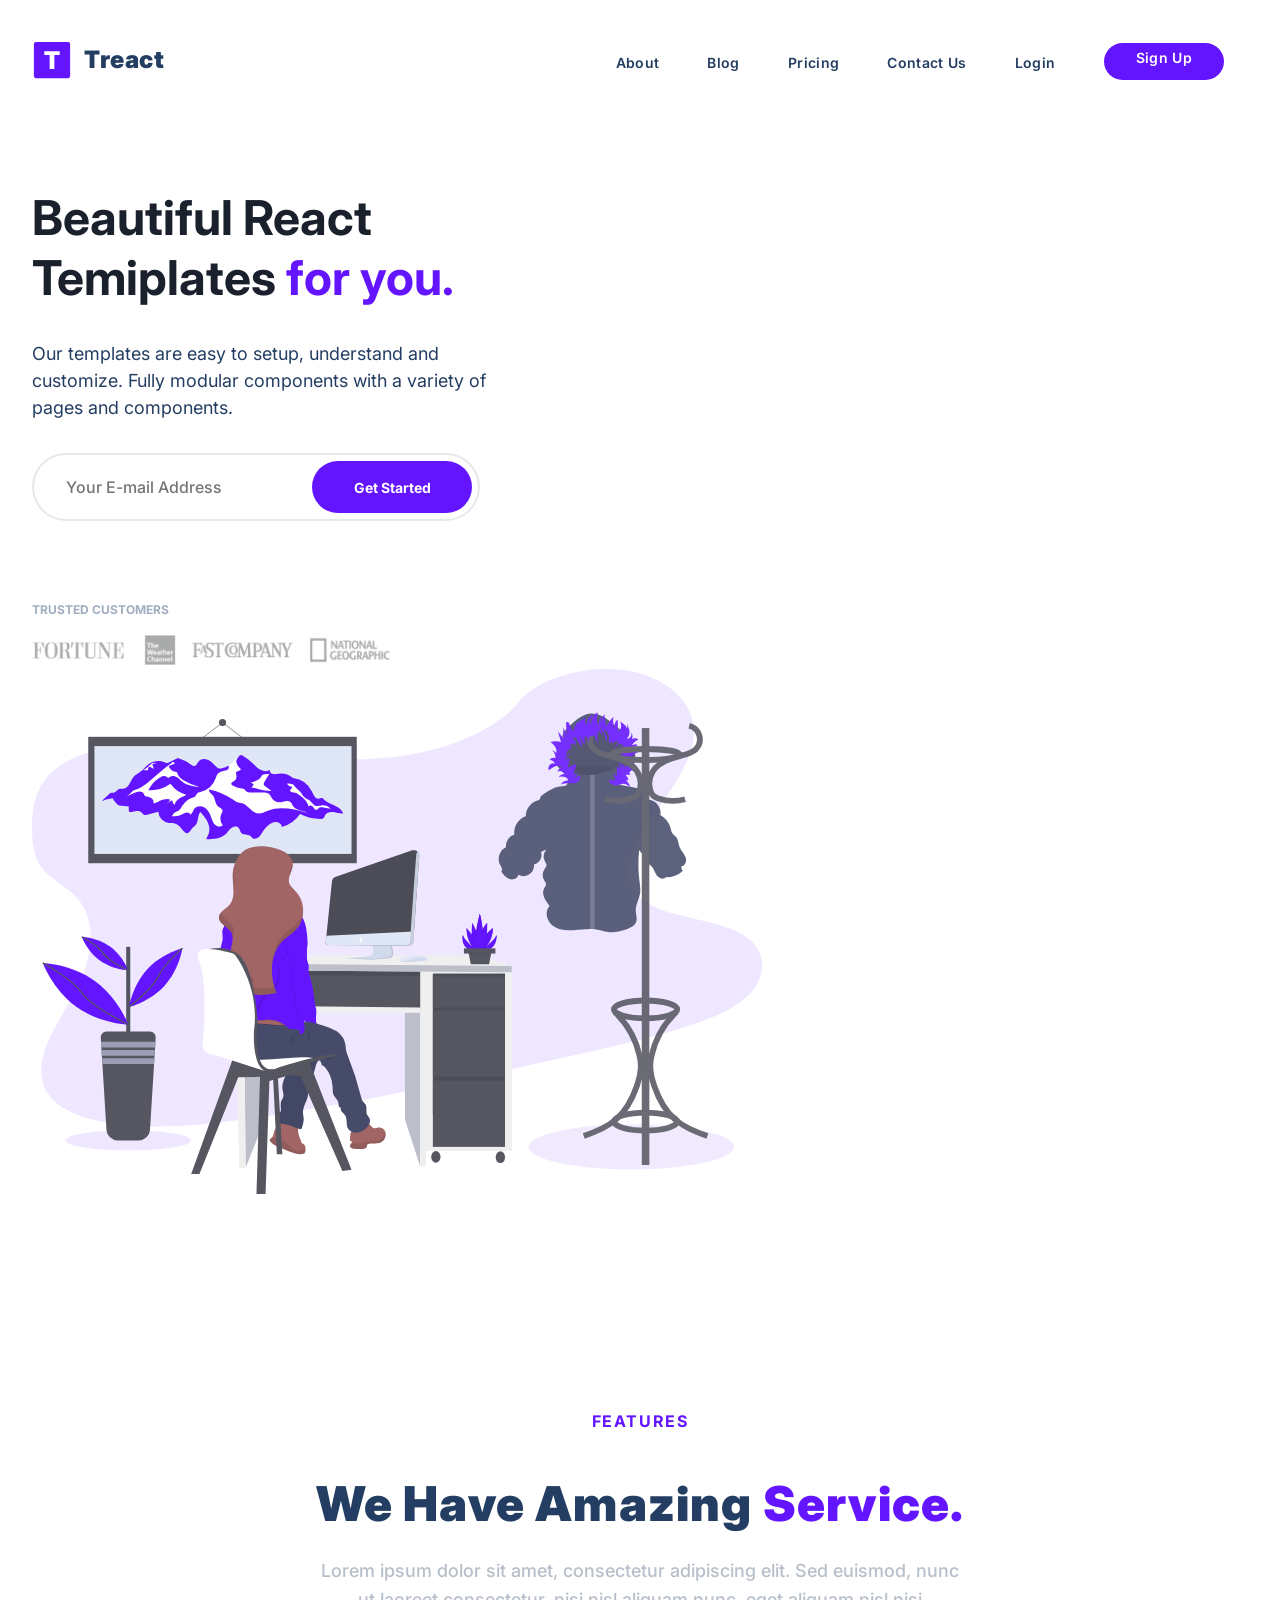
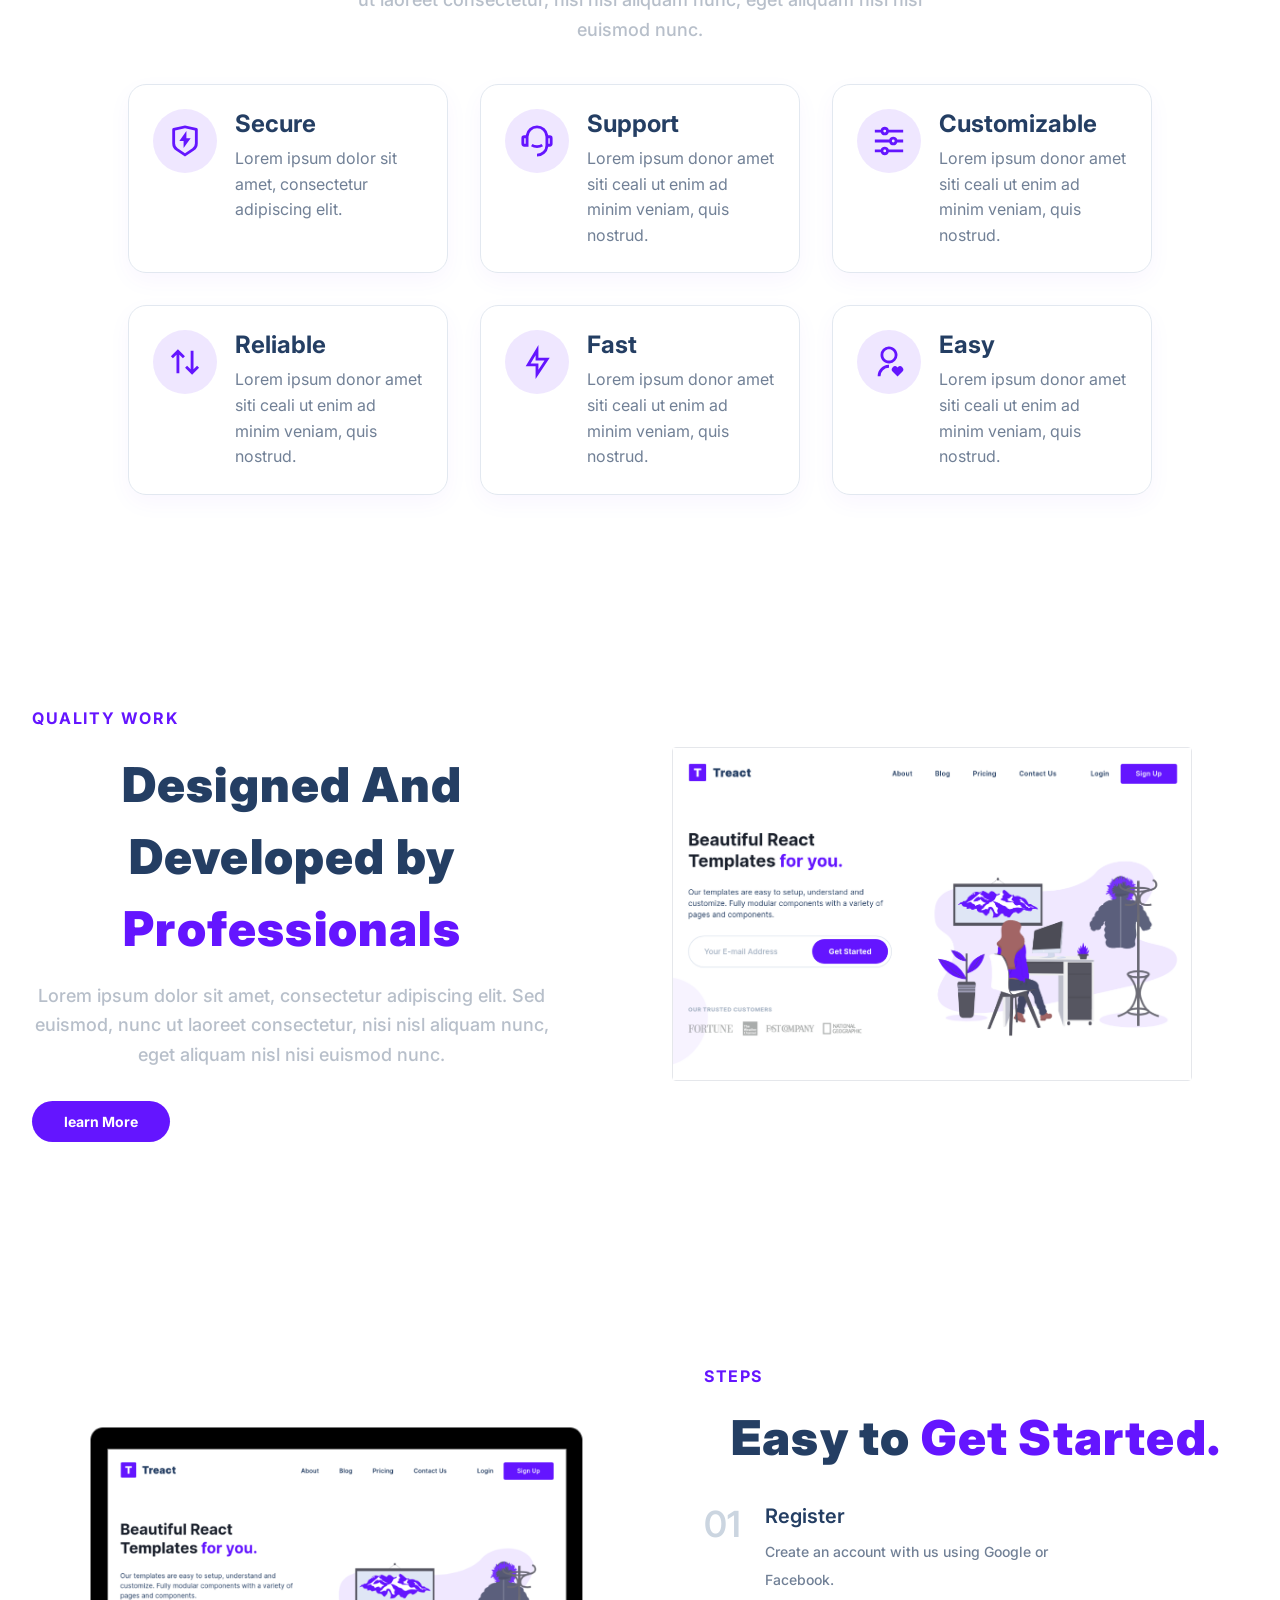
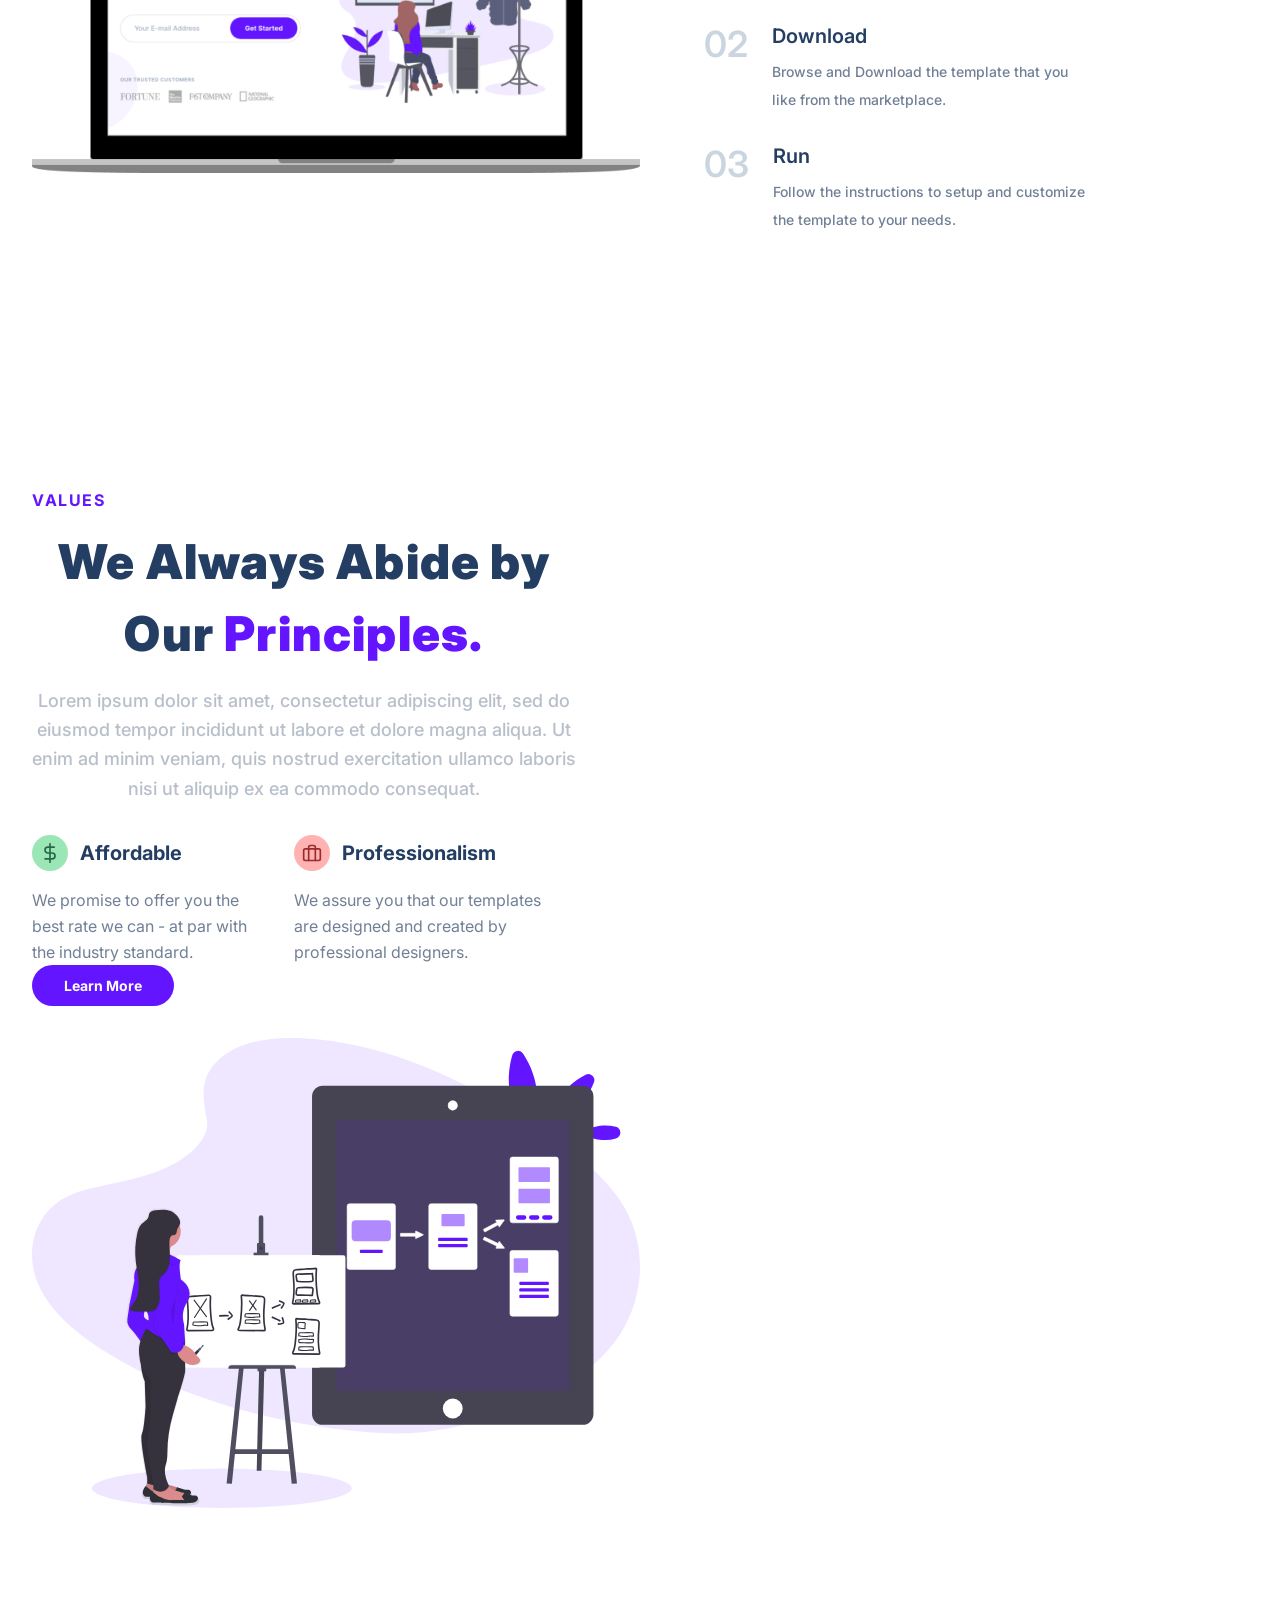
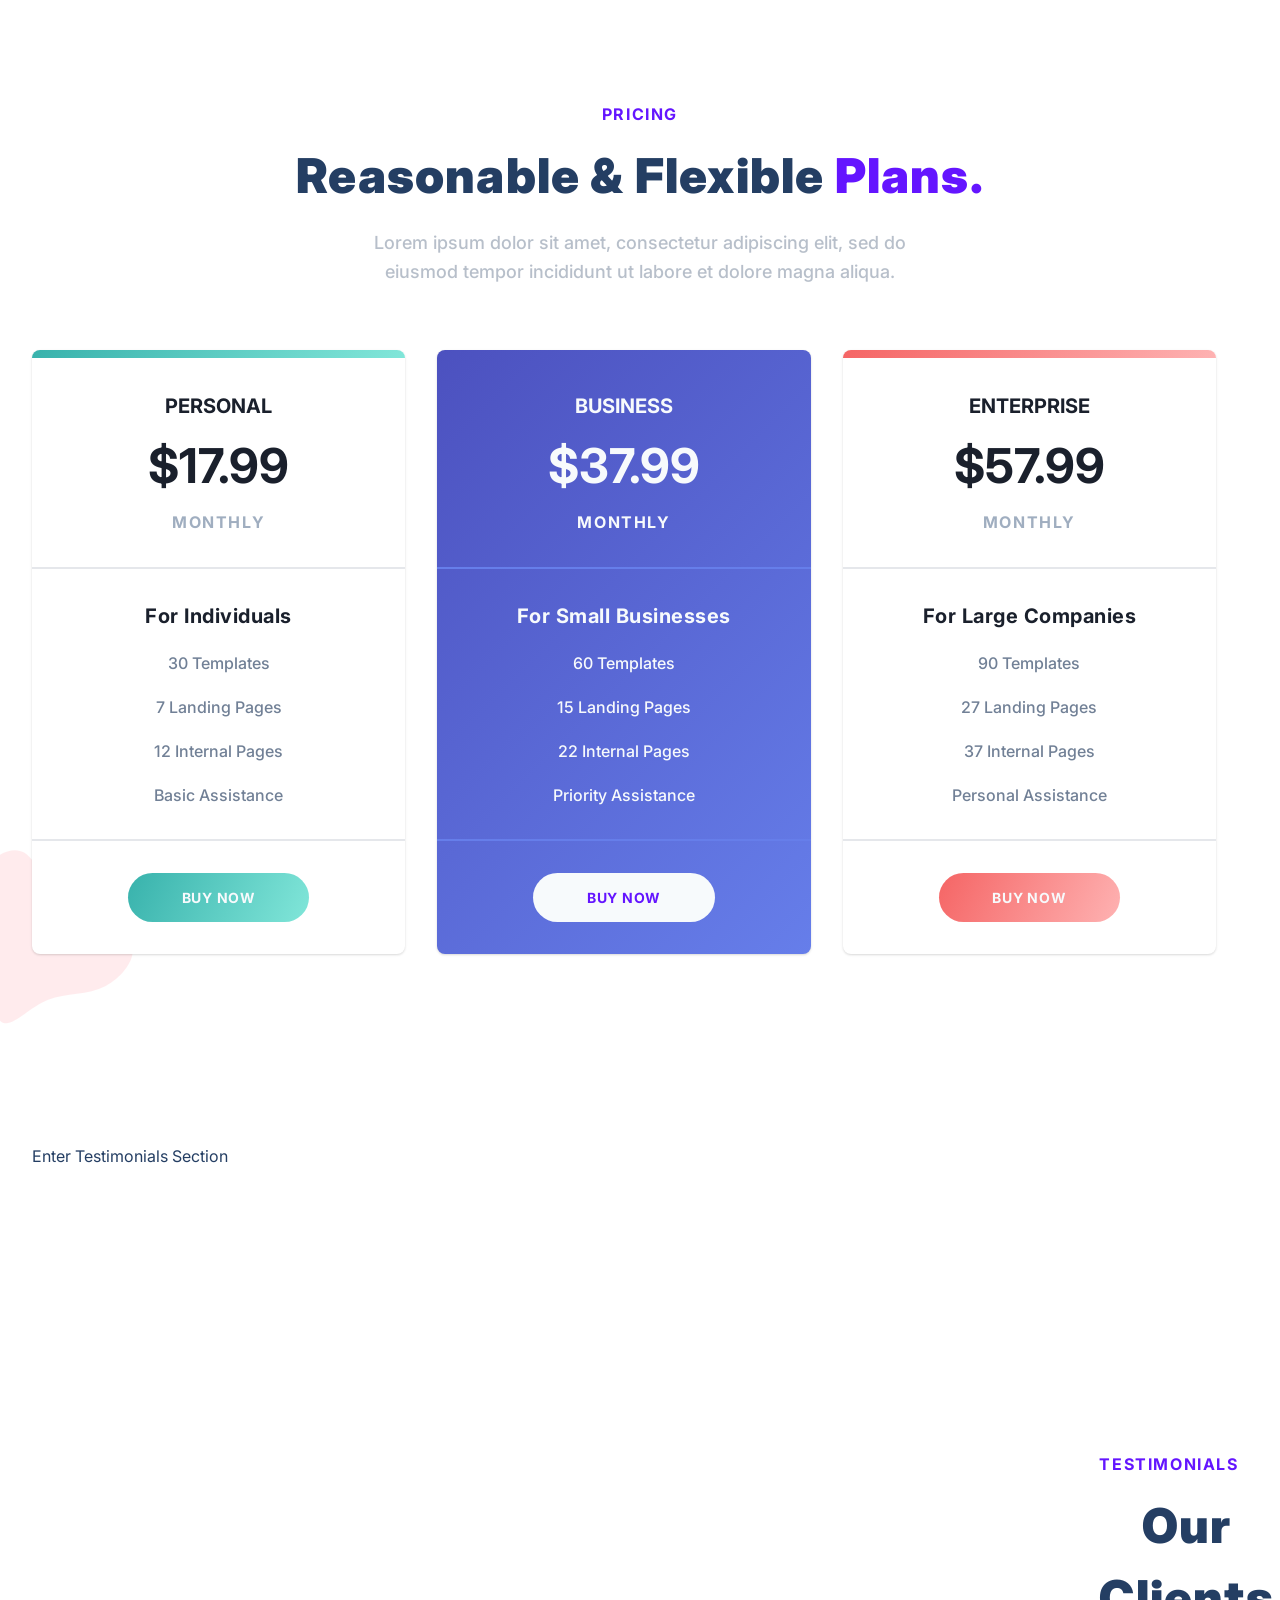
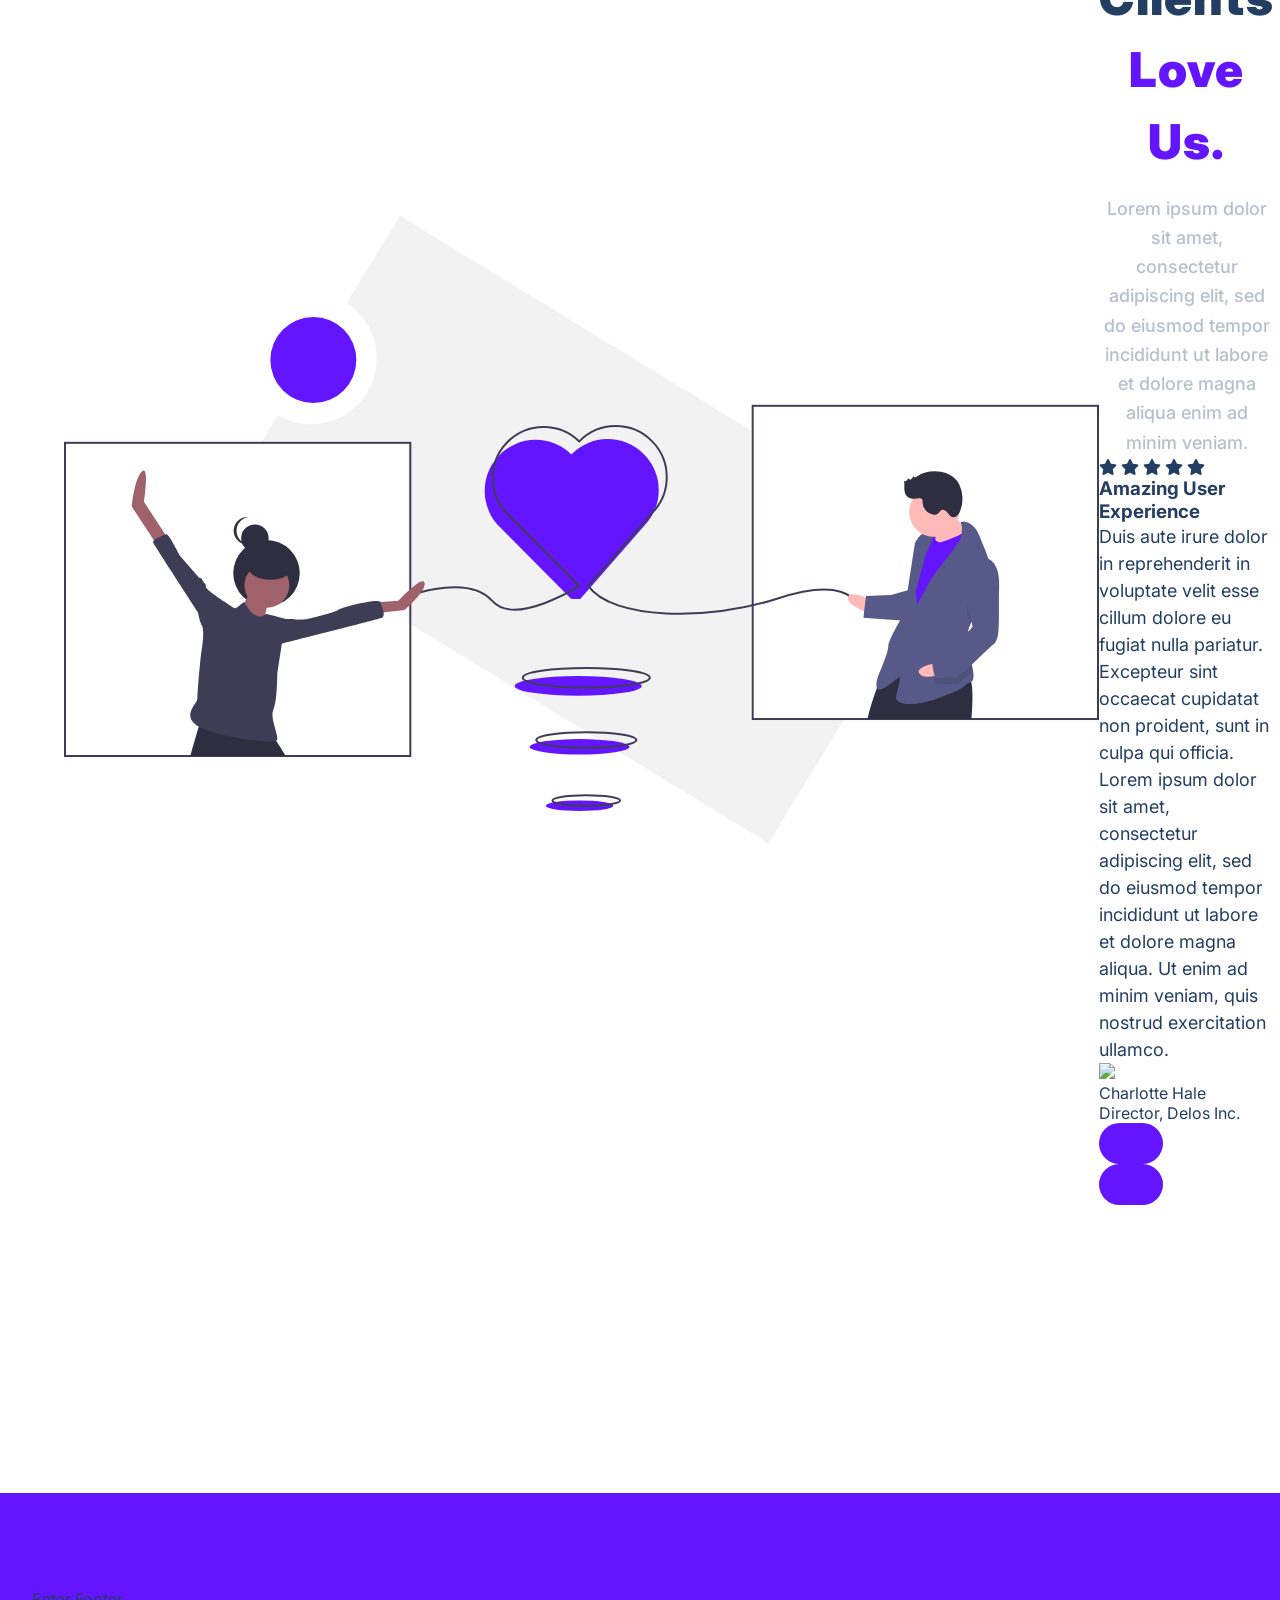
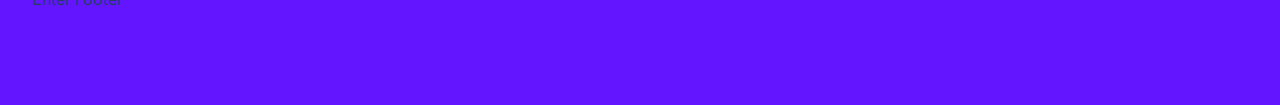
==== index.html @ 0606c182 "Fix quality section markup" ====
<!DOCTYPE html>
<html lang="en">

<head>
    <meta charset="UTF-8">
    <meta http-equiv="X-UA-Compatible" content="IE=edge">
    <meta name="viewport" content="width=device-width, initial-scale=1.0">
    <title>treact-final-project</title>
    <link rel="stylesheet" href="style.css">
    <link rel="stylesheet" href="https://pro.fontawesome.com/releases/v5.10.0/css/all.css"
        integrity="sha384-AYmEC3Yw5cVb3ZcuHtOA93w35dYTsvhLPVnYs9eStHfGJvOvKxVfELGroGkvsg+p" crossorigin="anonymous" />
    <script src="script.js"></script>
</head>

<body>
    <section id="landing">
        <nav>
            <div class="row nav__row">
                <div class="nav__logo">
                <img src="./assets/logo.2c489fc453a1783cbadacf914efa3df6.svg" alt="" class="nav__logo--img">
                <div class="nav__logo--title">
                    Treact
                </div>
                </div>
                <div class="nav__links">
                    <a href="#" class="nav__link">About</a>
                    <a href="#" class="nav__link">Blog</a>
                    <a href="#" class="nav__link">Pricing</a>
                    <a href="#" class="nav__link">Contact Us</a>
                    <a href="#" class="nav__link login">Login</a>
                    <a href="#" class="nav__link nav__link--primary">Sign Up</a>
                </div>
                <button class="btn__menu" onclick="openMenu()">
                    <svg xmlns="http://www.w3.org/2000/svg" width="24" height="24" viewBox="0 0 24 24" fill="none"
                        stroke="currentColor" stroke-width="2" stroke-linecap="round" stroke-linejoin="round"
                        class="btn__menu--svg">
                        <line x1="3" y1="12" x2="21" y2="12"></line>
                        <line x1="3" y1="6" x2="21" y2="6"></line>
                        <line x1="3" y1="18" x2="21" y2="18"></line>
                    </svg>
                </button>
            </div>
        </nav>
        <div class="modal">
            <button class="btn__menu btn__menu--close" onclick="closeMenu()">
                <svg xmlns="http://www.w3.org/2000/svg" width="24" height="24" viewBox="0 0 24 24" fill="none"
                    stroke="currentColor" stroke-width="2" stroke-linecap="round" stroke-linejoin="round"
                    class="light___StyledCloseIcon-lj69nl-14 fASujC">
                    <line x1="18" y1="6" x2="6" y2="18"></line>
                    <line x1="6" y1="6" x2="18" y2="18"></line>
                </svg>
            </button>
            <div class="modal__links">
                <a class="modal__link">About</a>
                <a class="modal__link">Blog</a>
                <a class="modal__link">Pricing</a>
                <a class="modal__link">Contact Us</a>
                <a class="modal__link">Login</a>
                <a class="modal__link modal__link--primary">Sign Up</a>
            </div>
        </div>
        <header>
            <div class="container">
                <div class="row">
                  <div class="header__description">
                    <h1>
                        Beautiful React Temiplates <span class="purple">for you.</span>
                        </h1>
                        <p class="header__descripton--para"> 
                            Our templates are easy to setup, understand and customize. Fully modular components with a variety of pages  and components.
                        </p>
                        <div class="header__email">
                         <input type="text" class="header__email--input" placeholder="Your E-mail Address">  
                         <button class="header__email--btn">Get Started</button>
                        </div>
                        <p class="header__customers--title">
                            TRUSTED CUSTOMERS
                        </p>
                        <img src="./assets/customers-logo-strip.680ac7c2e8ae28161d2c.png" alt="" class="header__customers">
                    </div>
                    <figure class="header__img--wrapper">
                        <img src="./assets/design-illustration-2.6da6a00b20c07c4a9b65d1870679e1b8.svg" alt="" class="header__img">
                    </figure>
                  </div>   
                </div>
            </div>
        </header>
    </section>
    <main>
        <section id="features">
            <div class="container">
                <div class="row__narrow">
                   <h4 class="section__tag">
                    FEATURES
                   </h4>
                   <h2 class="section__title">
                     We Have Amazing 
                    <span class="purple">Service.</span> 
                   </h2>
                   <div class="section__para">
                    Lorem ipsum dolor sit amet, consectetur adipiscing elit. Sed euismod, nunc ut laoreet consectetur, nisi nisl aliquam nunc, eget aliquam nisl nisi euismod nunc.  
                </div>
                   <div class="features">
                    <div class="feature">
                        <div class="feature__row">
                            <figure class="feature__img--wrapper">
                                <img src="./assets/shield-icon.daefe14b320b14fbd9cbd18908ac93ec.svg" class="feature__img" alt="Secure icon">
                            </figure>
                            <div class="feature__text">
                                <h2 class="feature__title">Secure</h2>
                                <p class="feature__para">
                                    Lorem ipsum dolor sit amet, consectetur adipiscing elit.
                                </p>
                            </div>
                        </div>
                    </div>
                    <div class="feature">
                        <div class="feature__row">
                            <figure class="feature__img--wrapper">
                                <img src="./assets/support-icon.f9253ffa8cb6ffde5bbaa05eb5136375.svg" class="feature__img" alt="Support icon">
                            </figure>
                            <div class="feature__text">
                                <h2 class="feature__title">Support</h2>
                                <p class="feature__para">
                                    Lorem ipsum donor amet siti ceali ut enim ad minim veniam, quis nostrud.
                                </p>
                            </div>
                        </div>
                    </div>
                    <div class="feature">
                        <div class="feature__row">
                            <figure class="feature__img--wrapper">
                                <img src="assets/customize-icon.367468c90fd796009b97fbfba67b2c6a.svg" class="feature__img" alt="Customizable icon">
                            </figure>
                            <div class="feature__text">
                                <h2 class="feature__title">Customizable</h2>
                                <p class="feature__para">
                                    Lorem ipsum donor amet siti ceali ut enim ad minim veniam, quis nostrud.
                                </p>
                            </div>
                        </div>
                    </div>
                    <div class="feature">
                        <div class="feature__row">
                            <figure class="feature__img--wrapper">
                                <img src="assets/reliable-icon.1367510a8f0a1bec76dc425d25f92f43.svg" class="feature__img" alt="Reliable icon">
                            </figure>
                            <div class="feature__text">
                                <h2 class="feature__title">Reliable</h2>
                                <p class="feature__para">
                                    Lorem ipsum donor amet siti ceali ut enim ad minim veniam, quis nostrud.
                                </p>
                            </div>
                        </div>
                    </div>
                    <div class="feature">
                        <div class="feature__row">
                            <figure class="feature__img--wrapper">
                                <img src="assets/fast-icon.dbb971a73d4805d2fc3bcdacdb55beba.svg" class="feature__img" alt="Fast icon">
                            </figure>
                            <div class="feature__text">
                                <h2 class="feature__title">Fast</h2>
                                <p class="feature__para">
                                    Lorem ipsum donor amet siti ceali ut enim ad minim veniam, quis nostrud.
                                </p>
                            </div>
                        </div>
                    </div>
                    <div class="feature">
                        <div class="feature__row">
                            <figure class="feature__img--wrapper">
                                <img src="./assets/simple-icon.673b7e1750b2a4ef32907fc164828d00.svg" class="feature__img" alt="Easy icon">
                            </figure>
                            <div class="feature__text">
                                <h2 class="feature__title">Easy</h2>
                                <p class="feature__para">
                                    Lorem ipsum donor amet siti ceali ut enim ad minim veniam, quis nostrud.
                                </p>
                            </div>
                        </div>
                    </div>
                </div>
                </div>
            </div>
        </section>
        <section id="quality">
            <div class="container">
                <div class="row">
                    <div class="quality__description">
                        <h4 class="section__tag">QUALITY WORK</h4>
                        <h2 class="section__title">
                            Designed And Developed by <span class="purple">Professionals</span>
                        </h2>
                        <p class="section__para">
                            Lorem ipsum dolor sit amet, consectetur adipiscing elit. Sed euismod, nunc ut laoreet consectetur, nisi nisl aliquam nunc, eget aliquam nisl nisi euismod nunc.
                        </p>
                        <button class="btn">learn More</button>
                    </div>
                    <figure class="quality__img--wrapper">
                        <img src="assets/hero-screenshot-1.40a097b525c2f8c9808e.png" alt="" class="quality__img">
                        <svg viewBox="0 0 1280 1280" class="quality__grid"></svg>
                    </figure>
                </div>
            </div>
        </section>
        <section id="steps">
            <div class="container">
                <div class="row">
                    <figure class="steps__img--wrapper">
                        <img src="assets/hero-screenshot-2.241aac1fbc66db29d873.png" class="steps__img" alt="Dashboard Screenshot">
                        <svg viewBox="0 0 1280 1280" class="steps__grid" xmlns="http://www.w3.org/2000/svg">
                            <g fill="rgba(100, 21, 255, 0.15)">
                  <use href="#line-of-balls" transform="translate(0, 0)"></use>
                  <use href="#line-of-balls" transform="translate(0, 100)"></use>
                  <use href="#line-of-balls" transform="translate(0, 200)"></use>
                  <use href="#line-of-balls" transform="translate(0, 300)"></use>
                  <use href="#line-of-balls" transform="translate(0, 400)"></use>
                  <use href="#line-of-balls" transform="translate(0, 500)"></use>
                  <use href="#line-of-balls" transform="translate(0, 600)"></use>
                  <use href="#line-of-balls" transform="translate(0, 700)"></use>
                  <use href="#line-of-balls" transform="translate(0, 800)"></use>
                  <use href="#line-of-balls" transform="translate(0, 900)"></use>
                             </g>
                        </svg>
                    </figure>
                    <div class="steps__description">
              <div class="section__tag">STEPS</div>
              <h2 class="section__title">
                Easy to <span class="purple">Get Started.</span>
              </h2>
              <div class="steps__list">
                <div class="step">
                  <div class="step__number">01</div>
                  <div class="step__description">
                    <div class="step__title">Register</div>
                    <p class="step__para">
                      Create an account with us using Google or Facebook.
                    </p>
                  </div>
                </div>
                <div class="step">
                  <div class="step__number">02</div>
                  <div class="step__description">
                    <div class="step__title">Download</div>
                    <p class="step__para">
                      Browse and Download the template that you like from the
                      marketplace.
                    </p>
                  </div>
                </div>
                <div class="step">
                  <div class="step__number">03</div>
                  <div class="step__description">
                    <div class="step__title">Run</div>
                    <p class="step__para">
                      Follow the instructions to setup and customize the
                      template to your needs.
                    </p>
                  </div>
                </div>
              </div>
            </div>
                </div>
            </div>
        </section>
        <section id="Values">
            <div class="container">
                <div class="row">
                    <div class="values__description">
              <div class="section__tag">VALUES</div>
              <h2 class="section__title">
                We Always Abide by Our <span class="purple">Principles.</span>
              </h2>
              <div class="section__para">
                Lorem ipsum dolor sit amet, consectetur adipiscing elit, sed do
                eiusmod tempor incididunt ut labore et dolore magna aliqua. Ut
                enim ad minim veniam, quis nostrud exercitation ullamco laboris
                nisi ut aliquip ex ea commodo consequat.
              </div>
              <div class="values__list">
                <div class="value">
                  <div class="value__title">
                    <figure class="value__img--wrapper">
                      <svg xmlns="http://www.w3.org/2000/svg" width="24" height="24" viewBox="0 0 24 24" fill="none" stroke="rgba(39, 103, 73, 1)" stroke-width="2" stroke-linecap="round" stroke-linejoin="round" class="value__img">
                        <line x1="12" y1="1" x2="12" y2="23"></line>
                        <path d="M17 5H9.5a3.5 3.5 0 0 0 0 7h5a3.5 3.5 0 0 1 0 7H6"></path>
                      </svg>
                    </figure>
                    <div class="value__name">Affordable</div>
                  </div>
                  <div class="value__para">
                    We promise to offer you the best rate we can - at par with
                    the industry standard.
                  </div>
                </div>
                <div class="value">
                  <div class="value__title">
                    <figure class="value__img--wrapper">
                      <svg xmlns="http://www.w3.org/2000/svg" width="24" height="24" viewBox="0 0 24 24" fill="none" stroke="rgba(155, 44, 44, 1)" stroke-width="2" stroke-linecap="round" stroke-linejoin="round" class="value__img">
                        <rect x="2" y="7" width="20" height="14" rx="2" ry="2"></rect>
                        <path d="M16 21V5a2 2 0 0 0-2-2h-4a2 2 0 0 0-2 2v16"></path>
                      </svg>
                    </figure>
                    <div class="value__name">Professionalism</div>
                  </div>
                  <div class="value__para">
                    We assure you that our templates are designed and created by
                    professional designers.
                  </div>
                </div>
              </div>
              <button class="btn">Learn More</button>
            </div>
            <img class="values__img" src="assets/prototype-illustration.21bc4b3f612a2f257c3d361067582485.svg">
            </div>
         </div>
        </section>
        <section id="pricing">
        <div class="container">
          <div class="row">
            <div class="section__tag">pricing</div>
            <h2 class="section__title">
              Reasonable &amp; Flexible <span class="purple">Plans.</span>
            </h2>
            <p class="section__para">
              Lorem ipsum dolor sit amet, consectetur adipiscing elit, sed do
              eiusmod tempor incididunt ut labore et dolore magna aliqua.
            </p>
            <div class="plans">
              <div class="plan">
                <div class="plan__stripe"></div>
                <div class="plan__top">
                  <div class="plan__name">PERSONAL</div>
                  <div class="plan__price">$17.99</div>
                  <div class="plan__duration">MONTHLY</div>
                </div>
                <div class="plan__middle">
                  <div class="plan__target">For Individuals</div>
                  <p class="plan__feature">30 Templates</p>
                  <p class="plan__feature">7 Landing Pages</p>
                  <p class="plan__feature">12 Internal Pages</p>
                  <p class="plan__feature">Basic Assistance</p>
                </div>
                <div class="plan__bottom">
                  <button class="plan__button">buy now</button>
                </div>
              </div>
              <div class="plan">
                <div class="plan__stripe"></div>
                <div class="plan__top">
                  <div class="plan__name">BUSINESS</div>
                  <div class="plan__price">$37.99</div>
                  <div class="plan__duration">MONTHLY</div>
                </div>
                <div class="plan__middle">
                  <div class="plan__target">For Small Businesses</div>
                  <p class="plan__feature">60 Templates</p>
                  <p class="plan__feature">15 Landing Pages</p>
                  <p class="plan__feature">22 Internal Pages</p>
                  <p class="plan__feature">Priority Assistance</p>
                </div>
                <div class="plan__bottom">
                  <button class="plan__button">buy now</button>
                </div>
              </div>
              <div class="plan">
                <div class="plan__stripe"></div>
                <div class="plan__top">
                  <div class="plan__name">ENTERPRISE</div>
                  <div class="plan__price">$57.99</div>
                  <div class="plan__duration">MONTHLY</div>
                </div>
                <div class="plan__middle">
                  <div class="plan__target">For Large Companies</div>
                  <p class="plan__feature">90 Templates</p>
                  <p class="plan__feature">27 Landing Pages</p>
                  <p class="plan__feature">37 Internal Pages</p>
                  <p class="plan__feature">Personal Assistance</p>
                </div>
                <div class="plan__bottom">
                  <button class="plan__button">buy now</button>
                </div>
              </div>
              <svg width="600" height="600" viewBox="0 0 600 600" xmlns="http://www.w3.org/2000/svg" class="plans__blob">
                <g transform="translate(300,300)">
                  <path d="M82,-98.3C129.8,-57.7,208.2,-54.1,229.6,-26.6C251.1,1,215.6,52.5,172.9,74.9C130.2,97.2,80.3,90.4,37.8,107.5C-4.8,124.7,-40,165.7,-63.3,162.3C-86.5,158.8,-97.8,110.9,-109.3,72.2C-120.7,33.5,-132.2,4.1,-140.1,-37.4C-147.9,-79,-152.1,-132.6,-128.1,-177.3C-104.1,-222.1,-52.1,-258,-17.5,-237.2C17.1,-216.4,34.3,-138.9,82,-98.3Z" fill="#FFB4BC"></path>
                </g>
              </svg>
            </div>
          </div>
        </div>
      </section>
        <section id="testimonials">
            <div class="container">
                <div class="row">
                    <!--  -->Enter Testimonials Section<!--  -->
                </div>
            </div>
        </section>
        <section id="start">
            <div class="container">
                <div class="row">
                    <section id="testimonials">
        <div class="container">
          <div class="row">
            <img src="./assets/love-illustration.c759090fa833369ad6ffb6eb19cacb3e.svg" alt="" class="testimonials__img">
            <div class="testimonials__description">
              <div class="section__tag">testimonials</div>
              <h2 class="section__title">
                Our Clients <span class="purple">Love Us.</span>
              </h2>
              <p class="section__para">
                Lorem ipsum dolor sit amet, consectetur adipiscing elit, sed do
                eiusmod tempor incididunt ut labore et dolore magna aliqua enim
                ad minim veniam.
              </p>
              <div class="testimonial">
                <div class="testimonial__rating">
                  <i class="fas fa-star" aria-hidden="true"></i>
                  <i class="fas fa-star" aria-hidden="true"></i>
                  <i class="fas fa-star" aria-hidden="true"></i>
                  <i class="fas fa-star" aria-hidden="true"></i>
                  <i class="fas fa-star" aria-hidden="true"></i>
                </div>
                <h3 class="testimonial__title">Amazing User Experience</h3>
                <p class="testimonial__para">
                  Duis aute irure dolor in reprehenderit in voluptate velit esse
                  cillum dolore eu fugiat nulla pariatur. Excepteur sint
                  occaecat cupidatat non proident, sunt in culpa qui officia.
                  Lorem ipsum dolor sit amet, consectetur adipiscing elit, sed
                  do eiusmod tempor incididunt ut labore et dolore magna aliqua.
                  Ut enim ad minim veniam, quis nostrud exercitation ullamco.
                </p>
                <div class="testimonial__bottom">
                  <div class="testimonial__profile">
                    <img src="https://images.unsplash.com/photo-1494790108377-be9c29b29330?ixlib=rb-1.2.1&amp;ixid=eyJhcHBfaWQiOjEyMDd9&amp;auto=format&amp;fit=facearea&amp;facepad=3.25&amp;w=512&amp;h=512&amp;q=80" class="testimonial__img">
                    <div class="testimonial__details">
                      <div class="testimonial__name">Charlotte Hale</div>
                      <div class="testimonial__role">Director, Delos Inc.</div>
                    </div>
                  </div>
                  <div class="testimonial__buttons">
                    <button class="testimonial__button">
                      <svg fill="none" stroke="rgb(100,21,255)" stroke-linecap="round" stroke-linejoin="round" stroke-width="3" viewBox="0 0 24 24">
                        <path d="M10 19l-7-7m0 0l7-7m-7 7h18"></path>
                      </svg>
                    </button>
                    <div class="divider"></div>
                    <button class="testimonial__button">
                      <svg fill="none" stroke="rgb(100,21,255)" stroke-linecap="round" stroke-linejoin="round" stroke-width="3" viewBox="0 0 24 24">
                        <path d="M14 5l7 7m0 0l-7 7m7-7H3"></path>
                      </svg>
                    </button>
                  </div>
                </div>
              </div>
            </div>
          </div>
        </div>
      </section>
                </div>
            </div>
        </section>
    </main>
    <footer>
        <div class="row footer__row">
            <!--  -->Enter Footer<!--  -->
        </div>
    </footer>
</body>

</html>
---- style.css ----
@import url("https://fonts.googleapis.com/css2?family=Inter:wght@100;200;300;400;500;600;700;800;900&display=swap");

* {
  margin: 0;
  padding: 0;
  box-sizing: border-box;
  font-family: "Inter", system-ui;
  color: #243e63;
}

html {
  scroll-behavior: smooth;
}

body {
  max-width: 100vw;
  overflow-x: hidden;
}

.row {
  width: 100%;
  max-width: 1280px;
  margin: 0 auto;
}

.row__narrow {
  width: 100%;
  max-width: 1024px;
  margin: 0 auto;
}

.container {
  padding: 96px 0;
}

a {
  text-decoration: none;
  display: inline;
}

img {
  width: 100%;
}

h1 {
  font-size: 48px;
  color: #1a202c;
  line-height: 1.25;
}

.purple {
  color: #6415ff;
}

h2 {
  display: block;
  font-size: 1.5em;
  margin-block-start: 0.83em;
  margin-block-end: 0.83em;
  margin-inline-start: 0px;
  margin-inline-end: 0px;
  font-weight: bold;
}

h4 {
  display: block;
  margin-block-start: 1.33em;
  margin-block-end: 1.33em;
  margin-inline-start: 0px;
  margin-inline-end: 0px;
  font-weight: bold;
 
}

p {
  font-size: 18px;
  line-height: 1.5;
}

section {
  padding: 0 32px;
}

main {
  margin-bottom: 96px;
}

button {
  cursor: pointer;
}

/* 

NAVBAR ↓

*/

nav {
  display: flex;
  padding-top: 32px;
}

.nav__logo {
  display: flex;
  align-items: center;
  margin: 8px 0;
  padding-bottom: 4px;
}

.nav__logo--img {
  height: 40px;
  width: 40px;
}

.nav__row {
  display: flex;
  justify-content: space-between;
}

.nav__container {
  width: 100%;
  max-width: 1200px;
  padding: 0 24px;
  margin: 0 auto;
  display: flex;
  justify-content: space-between;
}

.nav__logo--title {
  font-weight: 900;
  font-size: 24px;
  margin-left: 12px;
  padding-bottom: 2px;
  letter-spacing: 0.6px;
}

.nav__links {
  display: flex;
  align-items: center;
  padding-bottom: 2px;
}

.nav__link::after {
  content: "";
  position: absolute;
  left: 0;
  bottom: -6px;
  height: 2px;
  width: 100%;
  background: #6415ff;
  transition: all 300ms ease;
  opacity: 0;
}

.nav__link:hover::after {
  opacity: 1;
}

.login {
  margin-left: 48px;
}

.nav__link--primary {
  margin: 0;
  padding: 10px 32px;
  margin-top: 2px;
  border-radius: 9999px;
  background-color: #6415ff;
  line-height: 1.5;
  color: #fff;
  border: none;
  width: auto;
  transition: all 300ms ease;
}

.nav__link--primary::after {
  content: "";
  width: 0;
  height: 0;
}

.nav__link--primary:hover {
  background-color: #5011cc;
  color: #fff;
}

.nav__link {
  font-size: 14px;
  font-weight: 600;
  padding-top: 4px;
  letter-spacing: 0.35px;
  position: relative;
  border-bottom: 2px solid transparent;
  transition: 300ms;
  margin: 0px 24px;
  transition: all 300ms ease;
}

.btn__menu {
  display: none;
  background: transparent;
  border: none;
  transition: all 300ms ease;
}

.btn__menu--svg:hover {
  filter: invert(26%) sepia(94%) saturate(7476%) hue-rotate(261deg)
    brightness(94%) contrast(115%);
}

.modal {
  position: fixed;
  top: 0;
  left: 0;
  right: 0;
  height: 378px;
  margin: 24px 16px;
  padding: 32px;
  background-color: #fff;
  border: 1px solid rgb(229, 231, 235);
  border-radius: 8px;
  z-index: 4;
  visibility: hidden;
  opacity: 0;
  transform: translateX(300%);
  transition: all 300ms ease;
}

.modal__links {
  width: 100%;
  height: 100%;
  display: flex;
  flex-direction: column;
  align-items: center;
}

.modal__link {
  color: #1a202c;
  font-size: 18px;
  font-weight: 600;
  line-height: 1.5;
  margin: 8px 0;
  padding-bottom: 4px;
  border-bottom: 2px solid transparent;
}

.modal__link--primary {
  color: #f7fafc;
  padding: 12px 32px;
  background: #6415ff;
  border-radius: 500px;
  border: none;
}

.menu--open .modal {
  visibility: visible;
  opacity: 1;
  transform: translateX(0);
}

.btn__menu--close {
  position: fixed;
  top: 24px;
  right: 18px;
}

.menu {
  poosition: fixed;
  top: 0;
  left: 0;
  right: 0;
  height: 378px;
  margin: 24px 16px;
  padding: 32px;
  background-color: #fff;
  border: 1px solid rgb(229, 231, 235);
  border-radius: 8px;
  z-index: 4;
  visibility: hidden;
  opacity: 0;
  transform: translateX(300%);
  transition: all 300ms ease;
}

.menu--open {
  max-height: 100vh;
  overflow-y: hidden;
}

.menu__links {
  width: 100%;
  height: 100%;
  display: flex;
  flex-direction: column;
  align-items: center;
}

.menu__link {
  color: #1a202c;
  font-size: 18px;
  font-weight: 600;
  line-height: 1.5;
  margin: 8px 0;
  padding-bottom: 4px;
  border-bottom: 2px solid transparent;
}

/* 

HEADER / ABOUT US ↓

*/

.header__row {
  display: flex;
  align-items: center;
  justify-content: space-between;
}

.header__description {
  width: 40%;
}

.header__descripton--para {
  margin: 32px 0;
}

.header__email {
  width: 100%;
  max-width: 448px;
  height: 68px;
  position: relative;
  display: flex;
  justify-content: flex-end;
  align-items: center;
}

.header__email--input {
  width: 100%;
  border-radius: 500px;
  border: 2px solid #e5e7eb;
  padding: 20px 192px 20px 32px;
  font-size: 16px;
  color: #243e63;
  font-weight: 500;
  position: absolute;
  top: 0;
  bottom: 0;
  z-index: 1;
  transition: border-color 300ms;
}

.header__email--input:hover {
  border-color: #a0aec0;
}

.header__email--input:focus,
.header__email--input:active {
  outline: none;
  border-color: rgba(100, 21, 255);
}
.header__email--btn {
  z-index: 2;
  margin: 8px;
  height: calc(100% - 16px);
  border-radius: 500px;
  width: 160px;
  border: none;
  background-color: #6415ff;
  color: #fff;
  font-weight: 700;
  transition: all 300ms ease;
}

.header__customers--title {
  margin-top: 80px;
  color: #a0aec0;
  font-size: 12px;
  font-weight: 700;
  letter-spacing: 0.6;
}

.header__customers {
  margin-top: 16px;
  padding-right: 128px;
  opacity: 0.5;
}

.header__img--wrapper {
  width: calc(100% - 40%);
}

.header__img {
  width: 100%;
  max-width: 768px;
}

.header__email--btn:hover {
  background-color: rgb(60, 13, 153);
}

/*

FEATURES ↓

*/

.features {
  display: flex;
  flex-wrap: wrap;
  justify-content: center;
  gap: 32px;
  margin-top: 40px;
  width: 100%;
  max-width: 1100px;
}

.feature {
  flex: 1 1 300px;
  max-width: 320px;
  min-width: 220px;
  padding: 24px;
  border: 1px solid rgb(226, 232, 240);
  border-radius: 18px;
  background: rgba(255, 255, 255, 0.9);
  box-shadow: 0 8px 24px rgba(100, 21, 255, 0.04);
}

.feature__row {
  display: flex;
  align-items: flex-start;
  gap: 18px;
}

.feature__img--wrapper {
  display: flex;
  align-items: center;
  justify-content: center;
  width: 64px;
  height: 64px;
  border-radius: 50%;
  background: rgba(100, 21, 255, 0.1);
  flex-shrink: 0;
}

.feature__img {
  width: 34px;
  height: 34px;
  object-fit: contain;
}

.feature__text {
  flex: 1;
}

.feature__title {
  margin: 0 0 8px;
  font-size: 24px;
  font-weight: 700;
  color: #243e63;
}

.feature__para {
  margin: 0;
  font-size: 16px;
  line-height: 1.6;
  color: #718096;
}

.section__tag {
  font-size: 16px;
  color: #6415ff;
  letter-spacing: 1.6px;
  font-weight: 700;
  text-transform: uppercase;
}

.section__title {
  text-align: center;
  font-size: 48px;
  font-weight: 900;
  color: rgb(36, 62, 99);
  line-height: 1.5;
  margin-top: 16px;
  margin-right: 0px;
  margin-bottom: 16px;
  margin-left: 0px;
  letter-spacing: 0.025em;
}

.section__para {
  text-align: center;
  max-width: 640px;
  width: 100%;
  margin: 0 auto;
  font-size: 18px;
  line-height: 1.5;
  color: #718096;
  opacity: 0.5;
  font-weight: 500;
  line-height: 1.625;
}

.btn {
  background-color: #6415ff;
  padding: 12px 32px;
  border: none;
  border-radius: 500px;
  font-size: 14px;
  font-weight: bold;
  color: #fff;
  transition: all 300ms ease;
  cursor: pointer;
}

.btn:hover {
  background-color: rgb(80, 17, 204);
}

button {
  background-color: #6415ff;
  padding: 12px 32px;
  border: none;
  border-radius: 500px;
  font-size: 14px;
  color: #fff;
  font-weight: bold;
  transition: all 300ms;
}

#features {
  position: relative;
}

#features .row__narrow {
  display: flex;
  flex-direction: column;
  align-items: center;
}

/* 

QUALITY WORK ↓

*/


#quality .row {
  display: flex;
  justify-content: space-between;
  align-items: center;
}

#quality .section__description,
#values .section__img {
  line-height: 1.25;
}

#quality .btn {
  margin-top: 32px;
}

.quality__description {
  max-width: 640px;
  margin-right: 64px;
}

.quality__description,
.quality__img--wrapper {
  width: 50%;
}

.quality__img--wrapper {
  border-radius: 4px;
  border: 1px solid rgb(229, 231, 235);
  position: relative;
  margin: 0 56px;
  z-index: 2;
  display: flex;
  justify-content: center;
  align-items: center;
}

.quality__grid {
  transform: translateX(50%) translateY(50%) scaleX(1) scaleY(1);
  width: 80px;
  height: 80px;
  position: absolute;
  right: 0px;
  bottom: 0px;
  fill: rgb(100, 21, 255);
  --tw-text-opacity: 1;
  color: rgba(100, 21, 255, var(--tw-text-opacity));
  z-index: 0;
  display: block;
}
.quality__img {
  z-index: 1;
}

/* 

STEPS ↓

*/


#steps .row {
  display: flex;
  justify-content: space-between;
  align-items: center;
}

.steps__img--wrapper {
  display: flex;
  position: relative;
}
.steps__description,
.steps__img--wrapper {
  width: 50%;
}
.steps__img {
  z-index: 2;
}
.steps__description {
  padding: 32px 0;
  padding-left: 64px;
}
.step {
  display: flex;
  align-items: flex-start;
  margin-top: 32px;
}
.step__number {
  color: #cbd5e0;
  font-size: 36px;
  font-weight: 600;
  line-height: 1;
}
.step__description {
  display: flex;
  flex-direction: column;
  margin-left: 24px;
  max-width: 320px;
}
.step__title {
  font-weight: 600;
  font-size: 20px;
  color: #243e63;
  line-height: 1;
}
.step__para {
  font-size: 14px;
  color: #718096;
  margin-top: 12px;
  font-weight: 500;
  line-height: 2;
}
.steps__grid {
  position: absolute;
  bottom: -100px;
  left: 50%;
  transform: translateX(-50%);
  width: 10rem;
  height: 10rem;
  opacity: 0.8;
  z-index: -10;
  color: rgb(100, 21, 255); /* currentColor will inherit this */
  fill: currentColor;
}


/* 

VALUES ↓

*/

#values .row {
  display: flex;
  justify-content: space-between;
  align-items: center;
}

#values .section__title {
  margin-top: 16px;
  margin-bottom: 32px;
}
#values .btn {
  margin-top: 48px;
}
.value {
  margin-top: 2rem;
  margin-right: 2rem;
  align-items: flex-start;
  display: flex;
  flex-direction: column;
}
.values__description {
  padding: 32px 64px 32px 0;
}
.values__description,
.values__img {
  width: 50%;
}
.values__list {
  margin-left: 0px;
  margin-right: 0px;
  display: flex;
  max-width: none;
  flex-direction: row;
}
.value:nth-of-type(1) {
  margin-top: 32px;
  margin-right: 32px;
}
.value:nth-of-type(2) {
  margin-top: 32px;
}
.value__title {
  display: flex;
  align-items: center;
}
.value__img {
  width: 20px;
  height: 20px;
}
.value:nth-child(1) .value__img--wrapper {
  background-color: #9ae6b4;
}
.value:nth-child(2) .value__img--wrapper {
  background-color: #feb2b2;
}
.value__img--wrapper {
  border-radius: 50%;
  display: flex;
  justify-content: center;
  align-items: center;
  width: 36px;
  height: 36px;
}
.value__name {
  margin-left: 12px;
  font-size: 20px;
  font-weight: bold;
  color: #243e63;
}
.value__para {
  margin-top: 16px;
  line-height: 1.625;
  color: #718096;
}


/*

PRICING ↓

*/

#pricing .section__para {
  max-width: 576px;
  text-align: center;
}
#pricing .plan {
  position: relative;
  margin-top: 4rem;
  display: flex;
  width: 100%;
  max-width: 24rem;
  flex-direction: column;
  border-radius: 0.5rem;
  background-color: rgb(255 255 255);
  padding-left: 2rem;
  padding-right: 2rem;
  margin-right: 2rem;
  padding-top: 0.5rem;
  text-align: center;
  color: rgb(26 32 44);
  box-shadow: rgba(0, 0, 0, 0) 0px 0px 0px 0px, rgba(0, 0, 0, 0) 0px 0px 0px 0px,
    rgba(0, 0, 0, 0.1) 0px 1px 3px 0px, rgba(0, 0, 0, 0.06) 0px 1px 2px 0px;
}
.plan__stripe {
  position: absolute;
  left: 0px;
  right: 0px;
  top: 0px;
  height: 0.5rem;
  border-top-left-radius: 0.5rem;
  border-top-right-radius: 0.5rem;
}

.plan__top {
  display: flex;
  flex-direction: column;
  padding-top: 2rem;
  padding-bottom: 2rem;
  text-transform: uppercase;
  line-height: 1.625;
}

.plan__middle {
  margin-left: -2rem;
  margin-right: -2rem;
  display: flex;
  flex: 1 1 0%;
  flex-direction: column;
  border-top-width: 2px;
  border-bottom-width: 2px;
  padding: 2rem;
}

.plan__bottom {
  padding-left: 4rem;
  padding-right: 4rem;
  padding-top: 2rem;
  padding-bottom: 2rem;
}

.plan__name,
.plan__price,
.plan__duration {
  font-weight: bold;
  line-height: 1.625;
}
.plan__name {
  font-size: 20px;
}
.plan__price {
  font-size: 48px;
  margin: 4px 0;
}
.plan__duration {
  font-size: 16px;
  letter-spacing: 0.1em;
}
.plan__feature {
  margin-top: 20px;
  font-weight: 500;
  color: #718096;
  font-size: 16px;
  line-height: 1.5;
}
.plan__target {
  font-size: 20px;
  font-weight: 700;
  line-height: 1.5;
  letter-spacing: 0.025em;
}
.plan__button {
  border-radius: 0.25rem;
  background-color: rgb(100 21 255);
  padding: 0.75rem 2rem;
  font-weight: 700;
  color: rgb(247 250 252);
  transition: all 300ms ease;
  width: 100%;
  border-radius: 9999px;
  padding-top: 1rem;
  padding-bottom: 1rem;
  font-size: 0.875rem;
  text-transform: uppercase;
  letter-spacing: 0.05em;
}
.plan__button:hover {
  transform: translate(1px, -1px);
  box-shadow: rgba(0, 0, 0, 0) 0px 0px 0px 0px, rgba(0, 0, 0, 0) 0px 0px 0px 0px,
    rgba(0, 0, 0, 0.1) 0px 20px 25px -5px,
    rgba(0, 0, 0, 0.04) 0px 10px 10px -5px;
}
.plan:nth-child(1) .plan__stripe,
.plan:nth-child(1) .plan__button {
  color: #f7fafc;
  background: linear-gradient(
    115deg,
    rgb(56, 178, 172) 0%,
    rgb(129, 230, 217) 100%
  );
}
.plan:nth-child(2) {
  background: linear-gradient(
    135deg,
    rgb(76, 81, 191) 0%,
    rgb(102, 126, 234) 100%
  );
}
.plan:nth-child(2) .plan__button {
  color: #6415ff;
  background-color: #f7fafc;
}
.plan:nth-child(2) .plan__stripes {
  visibility: hidden;
}
.plan:nth-child(3) .plan__stripe,
.plan:nth-child(3) .plan__button {
  color: #f7fafc;
  background: linear-gradient(
    115deg,
    rgb(245, 101, 101) 0%,
    rgb(254, 178, 178) 100%
  );
}
.plan:nth-child(odd) .plan__name,
.plan:nth-child(odd) .plan__price,
.plan:nth-child(odd) .plan__target {
  color: #1a202c;
}
.plan:nth-child(odd) .plan__duration {
  color: #a0aec0;
}
.plan:nth-child(2) .plan__name,
.plan:nth-child(2) .plan__price,
.plan:nth-child(2) .plan__target,
.plan:nth-child(2) .plan__duration,
.plan:nth-child(2) .plan__feature {
  color: #f7fafc;
}
.plan:nth-child(1) .plan__middle,
.plan:nth-child(3) .plan__middle {
  border-top: 2px solid rgb(229, 231, 235);
  border-bottom: 2px solid rgb(229, 231, 235);
}
.plan:nth-child(2) .plan__middle {
  border-top: 2px solid rgb(102, 126, 234);
  border-bottom: 2px solid rgb(102, 126, 234);
}
.plans__blob {
  z-index: -10;
  position: absolute;
  left: 0;
  bottom: 0;
  transform: translateX(-50%) translateY(50%) scaleX(1) scaleY(1);
  height: 256px;
  width: 256px;
  opacity: 0.25;
}
.plans {
  display: flex;
  position: relative;
  flex-direction: row;
  width: 100%;
  justify-content: space-between;
}


#pricing .row {
  display: flex;
  flex-direction: column;
  align-items: center;
}

/* 

TESTIMONIALS ↓

*/


#testimonials .row {
  display: flex;
}


/* 

START / CALL TO ACTION ↓


#start .row {
  position: relative;
  overflow: hidden;
}


/* 

FOOTER ↓

*/

footer {
  padding: 96px 32px;
  background-color: rgb(100, 21, 255);
  margin-bottom: -32px;
  position: relative;
  overflow: hidden;
}

/* 

MOBILE RESPONSIVENESS ↓

*/

@media (max-width: 1280px) {
  header .row {
    align-items: flex-end;
  }
}

@media (max-width: 1024px) {
  .btn__menu {
    display: block;
  }
  header .row {
    flex-direction: column;
    align-items: center;
  }
  footer {
    padding: 80px 32px;
  }
}

@media (max-width: 768px) {
  #quality .row,
  #values .row {
    flex-direction: column-reverse;
  }
  #steps .row,
  #testimonials .row {
    flex-direction: column;
    align-items: center;
  }
  #pricing .row {
    margin-top: 40px;
  }
}

@media (max-width: 640px) {
  .container {
    padding: 80px 0;
  }
  .nav__logo {
    margin: 8px 0;
    padding-bottom: 4px;
  }
  main {
    margin-bottom: 80px;
  }
}
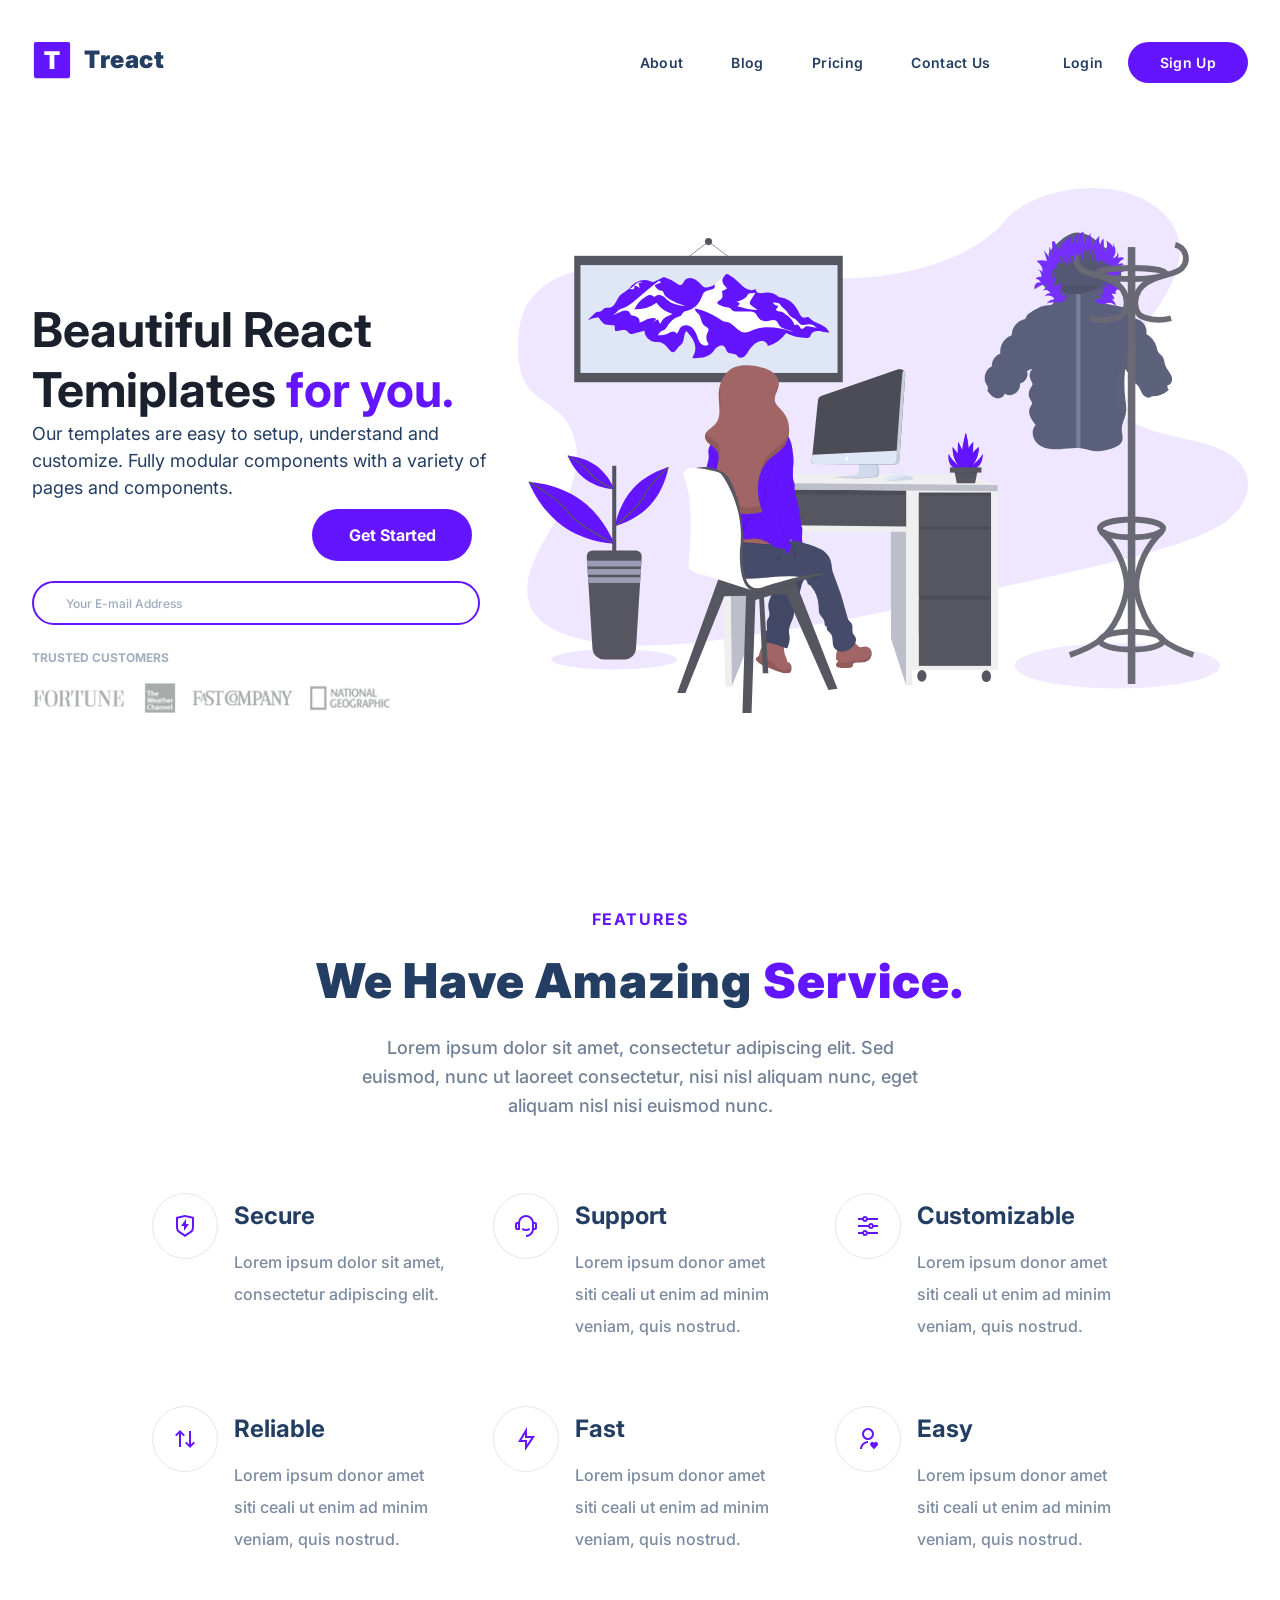
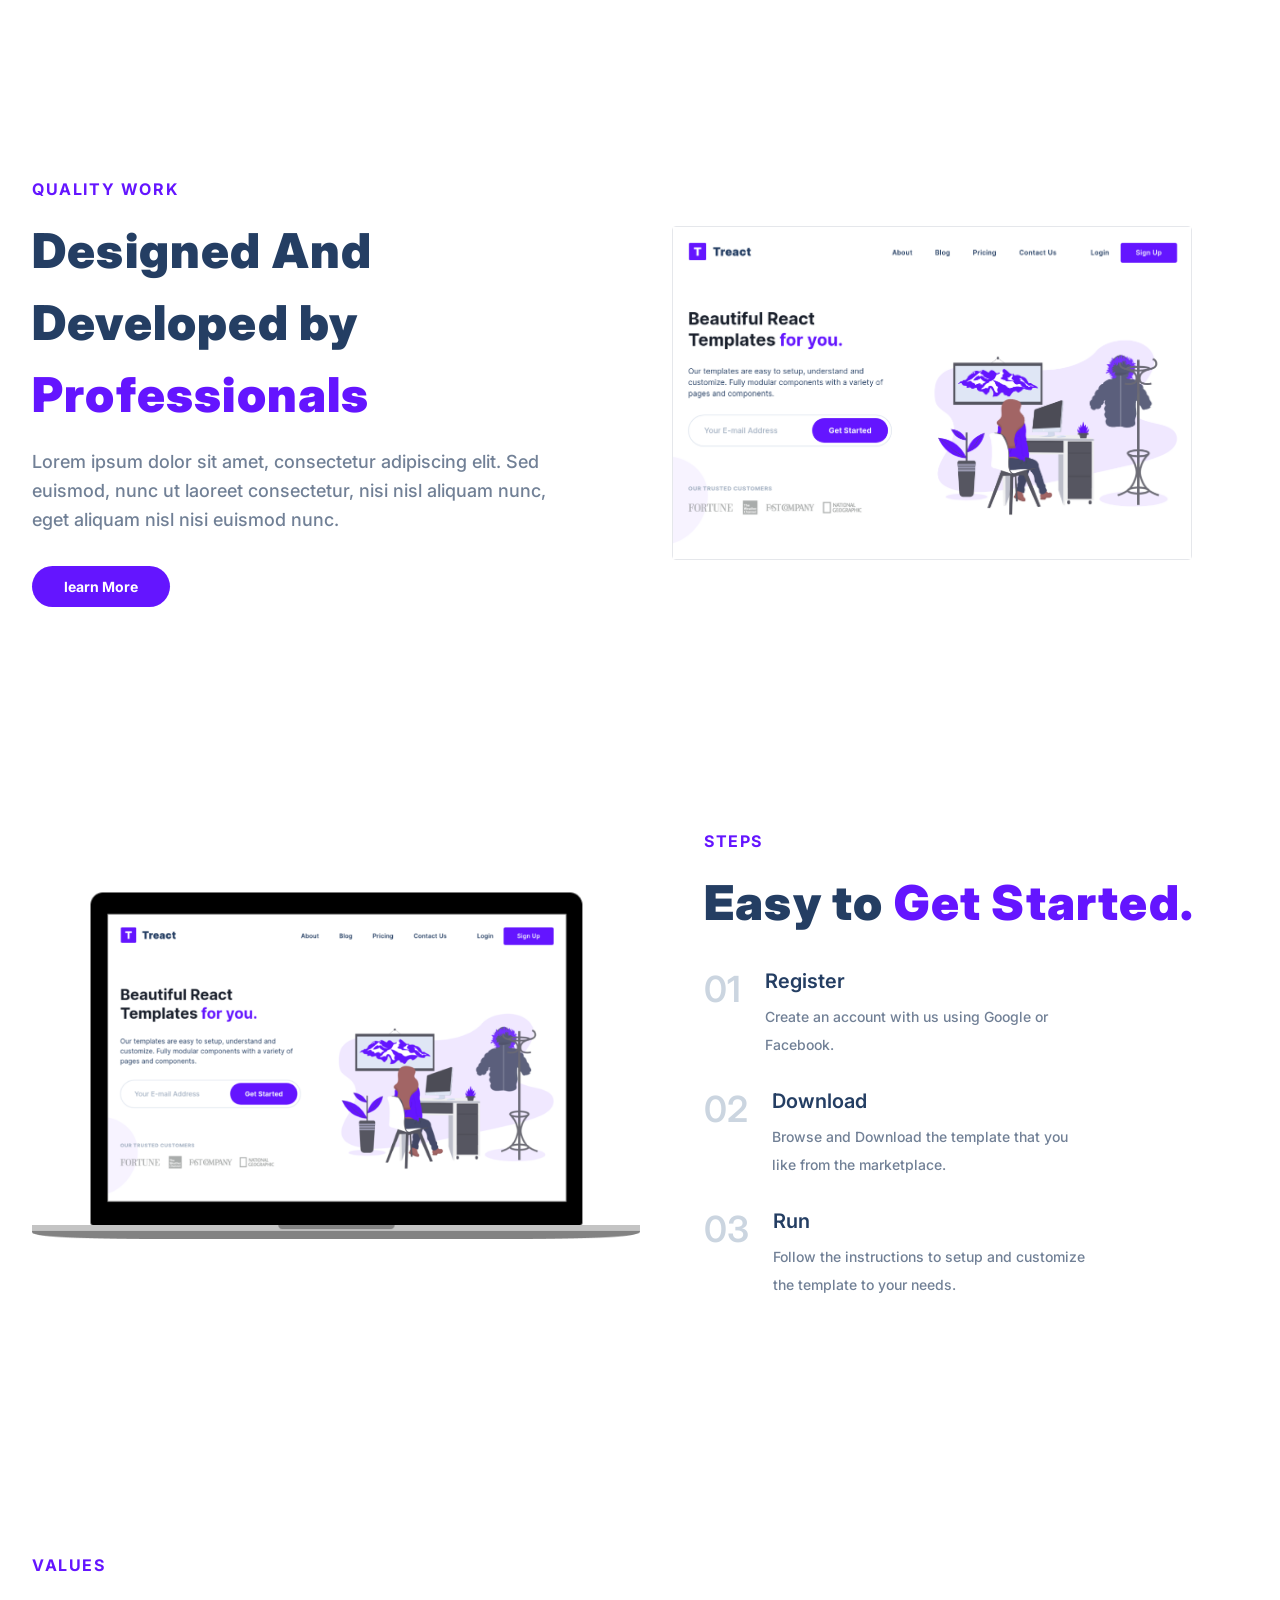
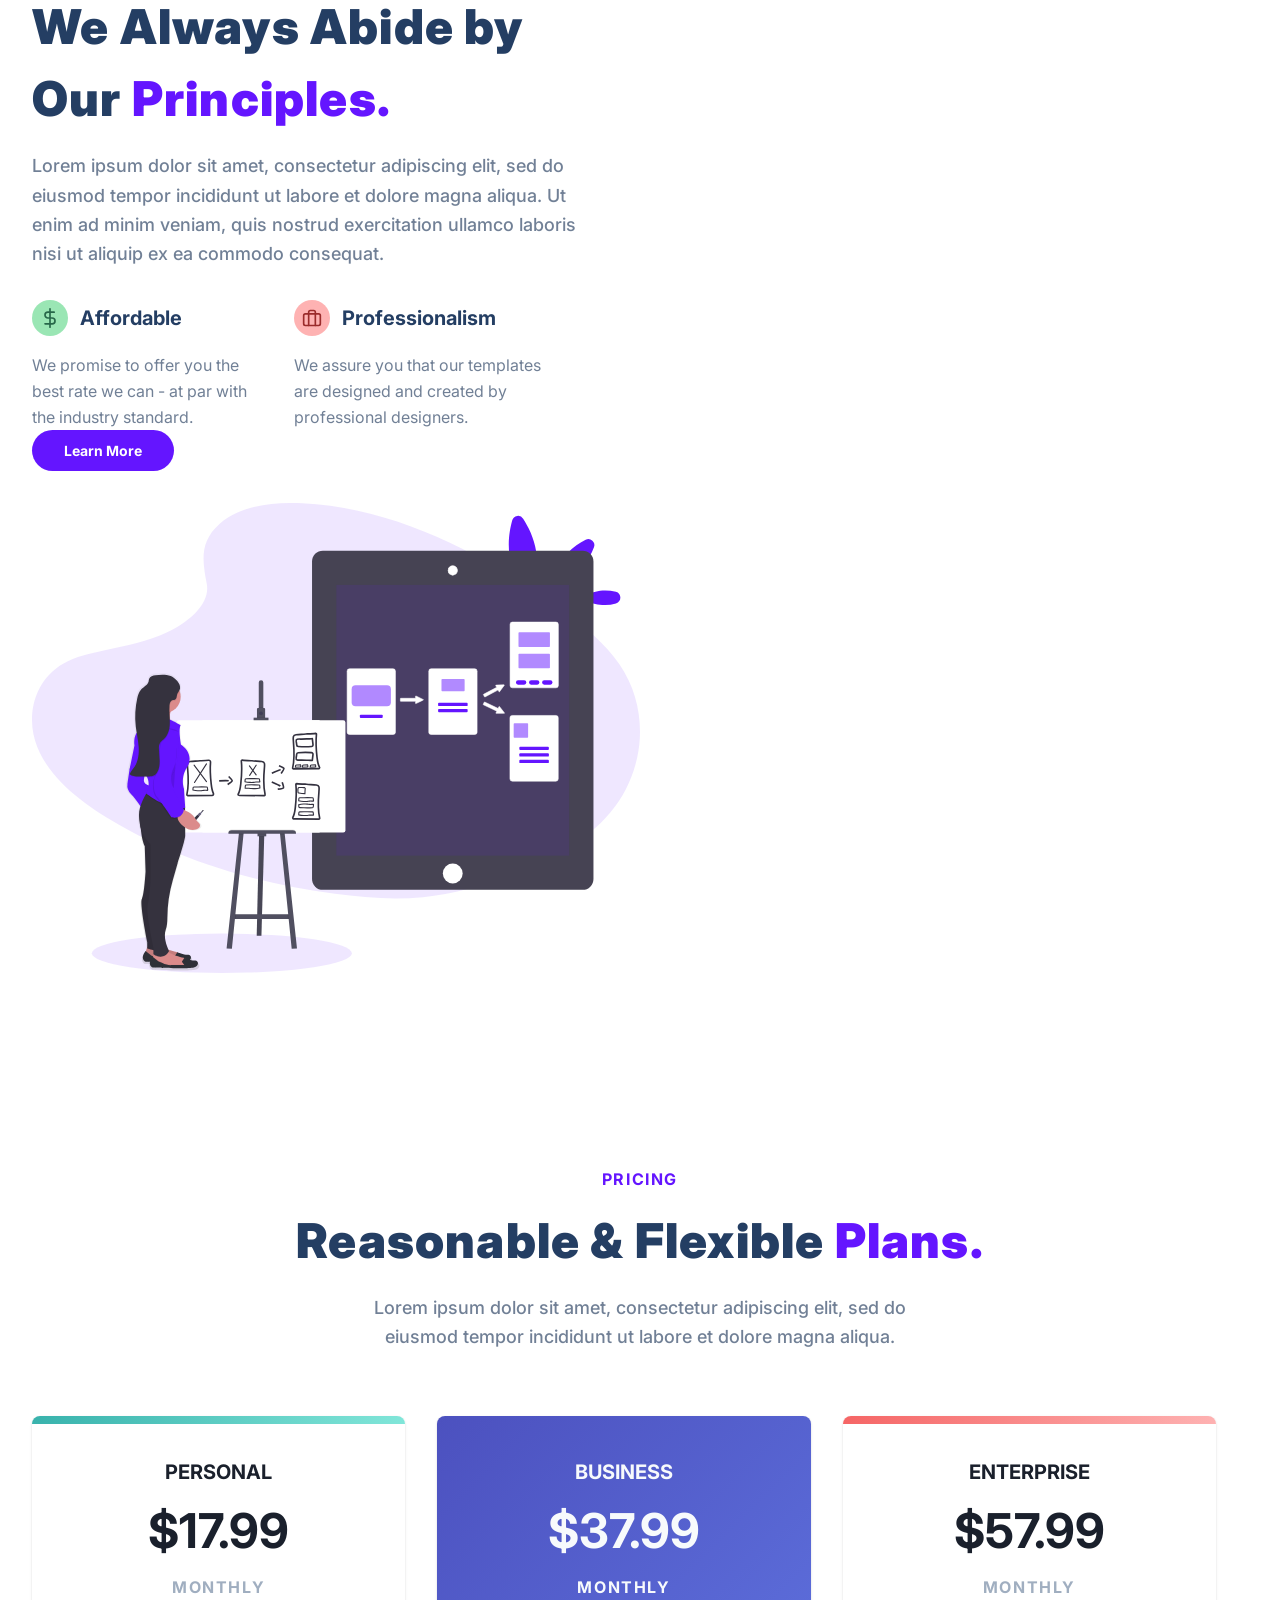
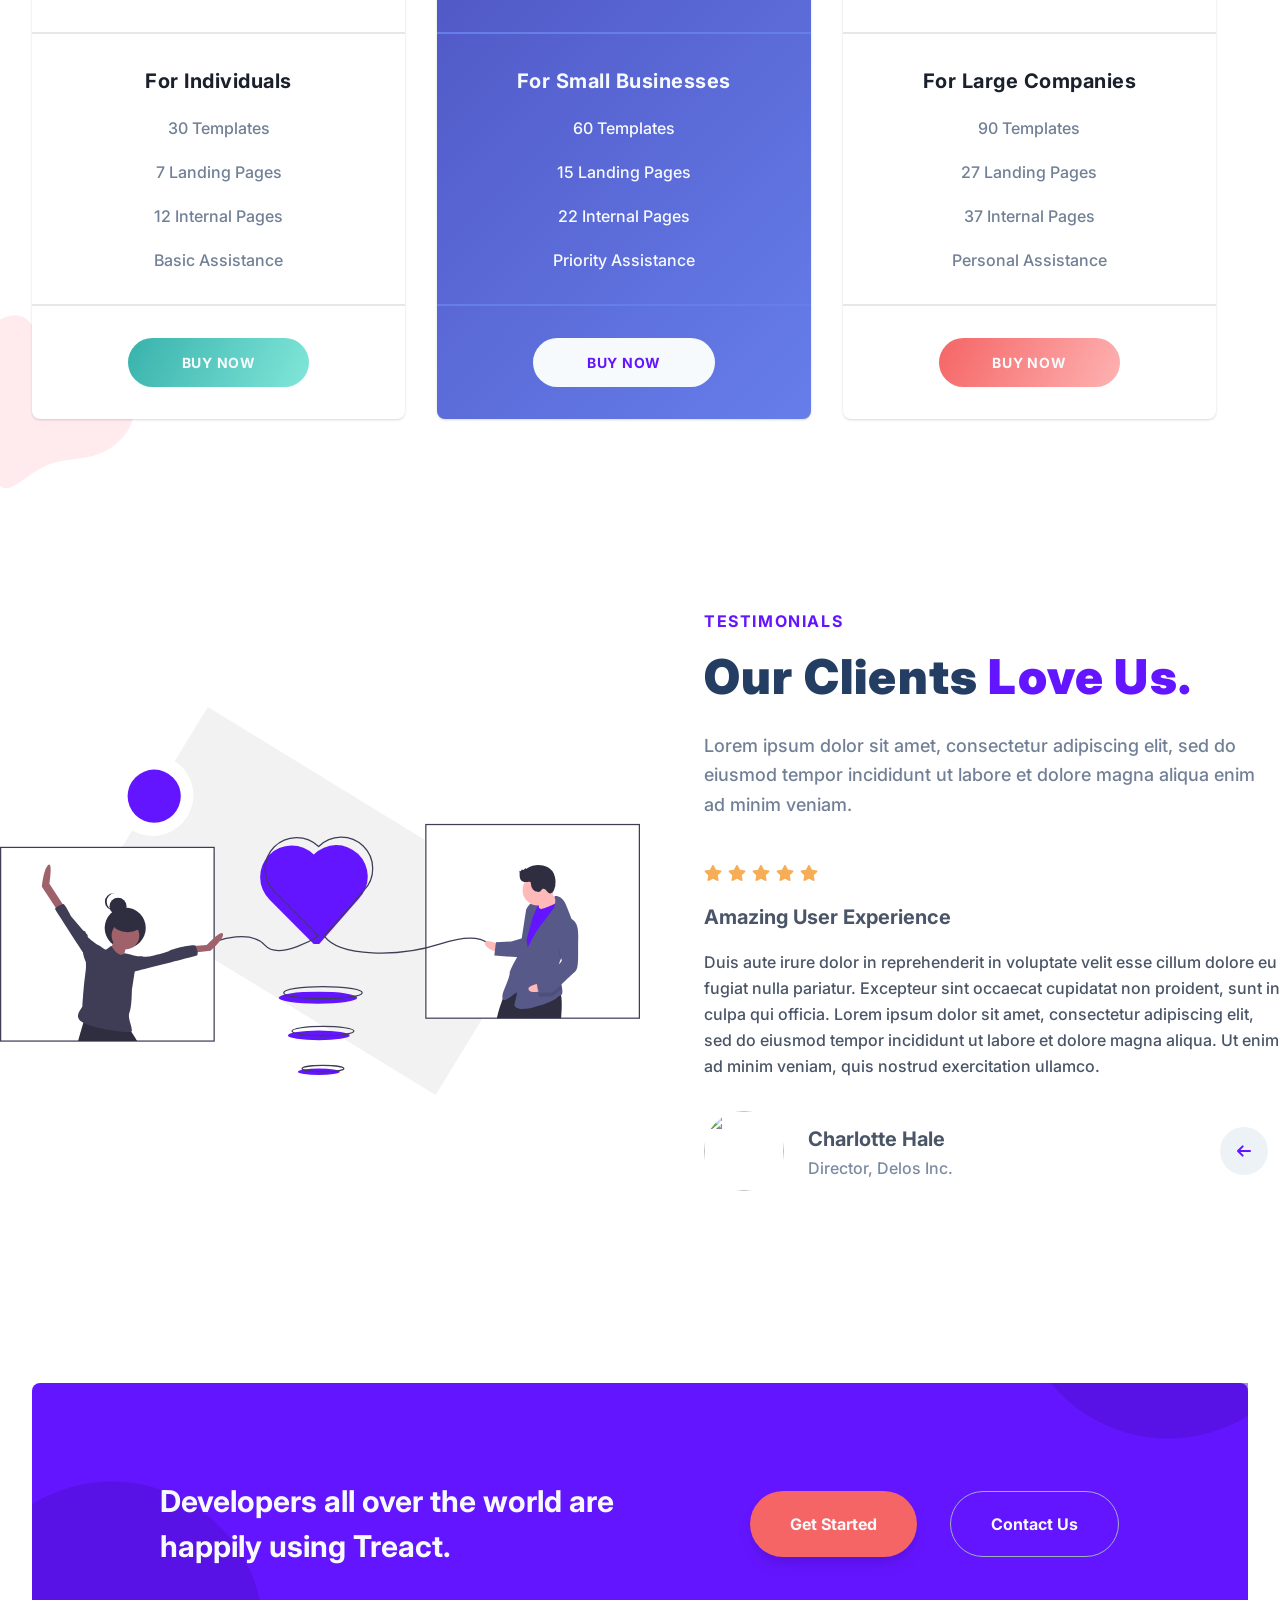
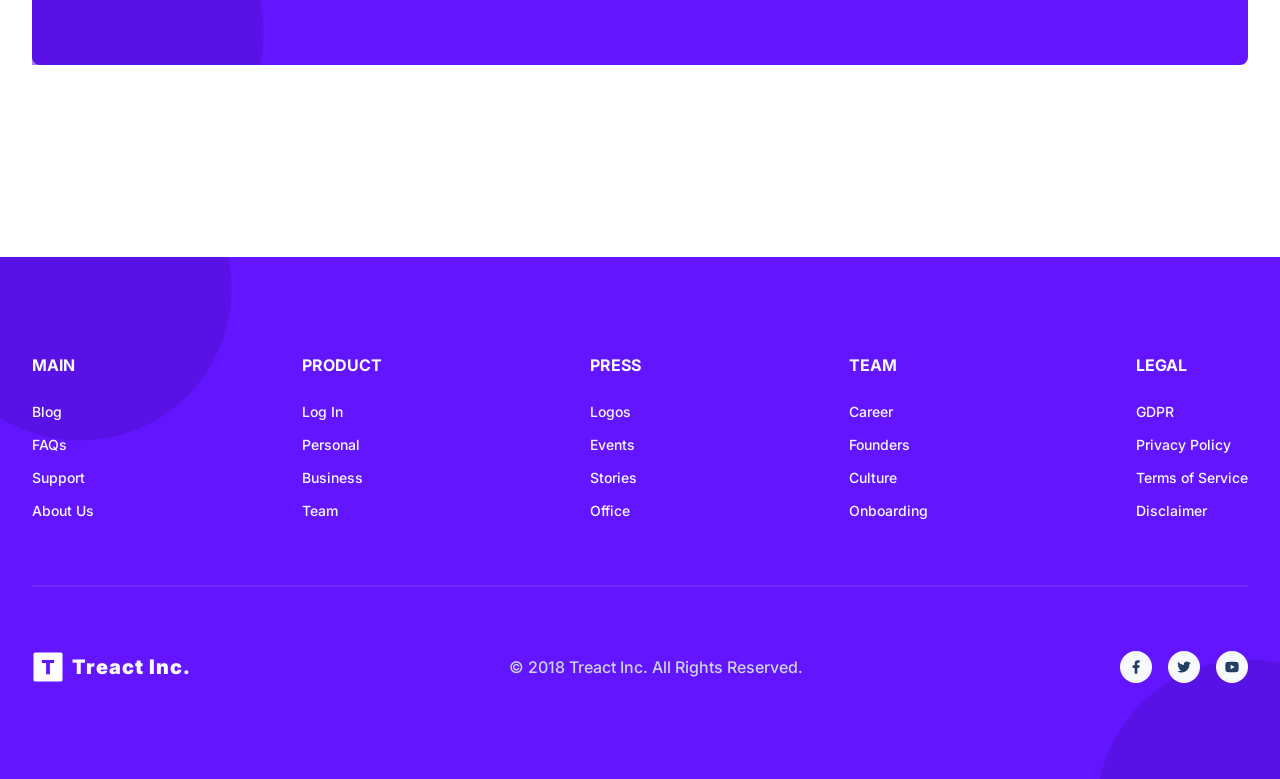
==== commit 9b045014: "Fix page markup and mobile menu styles" ====
--- a/index.html
+++ b/index.html
@@ -391,16 +391,6 @@
         </div>
       </section>
         <section id="testimonials">
-            <div class="container">
-                <div class="row">
-                    <!--  -->Enter Testimonials Section<!--  -->
-                </div>
-            </div>
-        </section>
-        <section id="start">
-            <div class="container">
-                <div class="row">
-                    <section id="testimonials">
         <div class="container">
           <div class="row">
             <img src="./assets/love-illustration.c759090fa833369ad6ffb6eb19cacb3e.svg" alt="" class="testimonials__img">
@@ -445,12 +435,6 @@
                         <path d="M10 19l-7-7m0 0l7-7m-7 7h18"></path>
                       </svg>
                     </button>
-                    <div class="divider"></div>
-                    <button class="testimonial__button">
-                      <svg fill="none" stroke="rgb(100,21,255)" stroke-linecap="round" stroke-linejoin="round" stroke-width="3" viewBox="0 0 24 24">
-                        <path d="M14 5l7 7m0 0l-7 7m7-7H3"></path>
-                      </svg>
-                    </button>
                   </div>
                 </div>
               </div>
@@ -458,14 +442,111 @@
           </div>
         </div>
       </section>
-                </div>
-            </div>
-        </section>
+        <section id="start">
+        <div class="container">
+          <div class="row">
+            <svg viewBox="0 0 600 600" class="start__blob--1">
+              <g transform="translate(300,300)">
+                <path d="M153.6,-239C199.1,-209.8,236,-167.2,258.4,-118C280.9,-68.9,288.9,-13.1,281.2,40.4C273.5,93.9,250.1,145.2,214.7,186.1C179.3,226.9,131.9,257.4,80,272.6C28.2,287.8,-28.2,287.8,-80,272.6C-131.9,257.4,-179.3,226.9,-214.7,186.1C-250.1,145.2,-273.5,93.9,-281.2,40.4C-288.9,-13.1,-280.9,-68.9,-258.4,-118C-236,-167.2,-199.1,-209.8,-153.6,-239C-108.1,-268.3,-54.1,-284.1,0,-284.1C54.1,-284.1,108.1,-268.3,153.6,-239Z" fill="rgb(80,17,204)"></path>
+              </g>
+            </svg>
+            <svg viewBox="0 0 600 600" class="start__blob--2">
+              <g transform="translate(300,300)">
+                <path d="M153.6,-239C199.1,-209.8,236,-167.2,258.4,-118C280.9,-68.9,288.9,-13.1,281.2,40.4C273.5,93.9,250.1,145.2,214.7,186.1C179.3,226.9,131.9,257.4,80,272.6C28.2,287.8,-28.2,287.8,-80,272.6C-131.9,257.4,-179.3,226.9,-214.7,186.1C-250.1,145.2,-273.5,93.9,-281.2,40.4C-288.9,-13.1,-280.9,-68.9,-258.4,-118C-236,-167.2,-199.1,-209.8,-153.6,-239C-108.1,-268.3,-54.1,-284.1,0,-284.1C54.1,-284.1,108.1,-268.3,153.6,-239Z" fill="rgb(80,17,204)"></path>
+              </g>
+            </svg>
+            <div class="start__container">
+              <div class="start__row">
+                <div class="start__title">
+                  Developers all over the world are happily using Treact.
+                </div>
+                <div class="start__buttons">
+                  <button class="start__button btn">Get Started</button>
+                  <button class="start__button btn">Contact Us</button>
+                </div>
+              </div>
+            </div>
+          </div>
+        </div>
+      </section>
     </main>
     <footer>
-        <div class="row footer__row">
-            <!--  -->Enter Footer<!--  -->
+      <svg viewBox="0 0 600 600" class="footer__blob--1">
+        <g transform="translate(300,300)">
+          <path d="M153.6,-239C199.1,-209.8,236,-167.2,258.4,-118C280.9,-68.9,288.9,-13.1,281.2,40.4C273.5,93.9,250.1,145.2,214.7,186.1C179.3,226.9,131.9,257.4,80,272.6C28.2,287.8,-28.2,287.8,-80,272.6C-131.9,257.4,-179.3,226.9,-214.7,186.1C-250.1,145.2,-273.5,93.9,-281.2,40.4C-288.9,-13.1,-280.9,-68.9,-258.4,-118C-236,-167.2,-199.1,-209.8,-153.6,-239C-108.1,-268.3,-54.1,-284.1,0,-284.1C54.1,-284.1,108.1,-268.3,153.6,-239Z" fill="rgba(80,17,204)"></path>
+        </g>
+      </svg>
+      <svg viewBox="0 0 600 600" class="footer__blob--2">
+        <g transform="translate(300,300)">
+          <path d="M153.6,-239C199.1,-209.8,236,-167.2,258.4,-118C280.9,-68.9,288.9,-13.1,281.2,40.4C273.5,93.9,250.1,145.2,214.7,186.1C179.3,226.9,131.9,257.4,80,272.6C28.2,287.8,-28.2,287.8,-80,272.6C-131.9,257.4,-179.3,226.9,-214.7,186.1C-250.1,145.2,-273.5,93.9,-281.2,40.4C-288.9,-13.1,-280.9,-68.9,-258.4,-118C-236,-167.2,-199.1,-209.8,-153.6,-239C-108.1,-268.3,-54.1,-284.1,0,-284.1C54.1,-284.1,108.1,-268.3,153.6,-239Z" fill="rgba(80,17,204)"></path>
+        </g>
+      </svg>
+      <div class="row footer__row">
+        <div class="footer__columns">
+          <div class="footer__column">
+            <div class="footer__column--title">MAIN</div>
+            <a class="footer__column--link">Blog</a>
+            <a class="footer__column--link">FAQs</a>
+            <a class="footer__column--link">Support</a>
+            <a class="footer__column--link">About Us</a>
+          </div>
+          <div class="footer__column">
+            <div class="footer__column--title">PRODUCT</div>
+            <a class="footer__column--link">Log In</a>
+            <a class="footer__column--link">Personal</a>
+            <a class="footer__column--link">Business</a>
+            <a class="footer__column--link">Team</a>
+          </div>
+          <div class="footer__column">
+            <div class="footer__column--title">PRESS</div>
+            <a class="footer__column--link">Logos</a>
+            <a class="footer__column--link">Events</a>
+            <a class="footer__column--link">Stories</a>
+            <a class="footer__column--link">Office</a>
+          </div>
+          <div class="footer__column">
+            <div class="footer__column--title">TEAM</div>
+            <a class="footer__column--link">Career</a>
+            <a class="footer__column--link">Founders</a>
+            <a class="footer__column--link">Culture</a>
+            <a class="footer__column--link">Onboarding</a>
+          </div>
+          <div class="footer__column">
+            <div class="footer__column--title">LEGAL</div>
+            <a class="footer__column--link">GDPR</a>
+            <a class="footer__column--link">Privacy Policy</a>
+            <a class="footer__column--link">Terms of Service</a>
+            <a class="footer__column--link">Disclaimer</a>
+          </div>
         </div>
+        <div class="footer__divider"></div>
+        <div class="footer__bottom">
+          <div class="footer__logo">
+            <img src="./assets/logo-light.d9a5d1b5be5ea077b26864fdfc2e96a4.svg" alt="" class="footer__logo--img">
+            <h5 class="footer__logo--text">Treact Inc.</h5>
+          </div>
+          <div class="footer__copyright">
+            © 2018 Treact Inc. All Rights Reserved.
+          </div>
+          <div class="footer__socials">
+            <a class="footer__social--link">
+              <svg fill="currentColor" viewBox="0 0 24 24">
+                <path d="M14 13.5h2.5l1-4H14v-2c0-1.03 0-2 2-2h1.5V2.14c-.326-.043-1.557-.14-2.857-.14C11.928 2 10 3.657 10 6.7v2.8H7v4h3V22h4v-8.5z"></path>
+              </svg>
+            </a>
+            <a class="footer__social--link">
+              <svg fill="currentColor" viewBox="0 0 24 24">
+                <path d="M22.162 5.656a8.384 8.384 0 01-2.402.658A4.196 4.196 0 0021.6 4c-.82.488-1.719.83-2.656 1.015a4.182 4.182 0 00-7.126 3.814 11.874 11.874 0 01-8.62-4.37 4.168 4.168 0 00-.566 2.103c0 1.45.738 2.731 1.86 3.481a4.168 4.168 0 01-1.894-.523v.052a4.185 4.185 0 003.355 4.101 4.21 4.21 0 01-1.89.072A4.185 4.185 0 007.97 16.65a8.394 8.394 0 01-6.191 1.732 11.83 11.83 0 006.41 1.88c7.693 0 11.9-6.373 11.9-11.9 0-.18-.005-.362-.013-.54a8.496 8.496 0 002.087-2.165z"></path>
+              </svg>
+            </a>
+            <a class="footer__social--link">
+              <svg fill="currentColor" viewBox="0 0 24 24">
+                <path d="M21.543 6.498C22 8.28 22 12 22 12s0 3.72-.457 5.502c-.254.985-.997 1.76-1.938 2.022C17.896 20 12 20 12 20s-5.893 0-7.605-.476c-.945-.266-1.687-1.04-1.938-2.022C2 15.72 2 12 2 12s0-3.72.457-5.502c.254-.985.997-1.76 1.938-2.022C6.107 4 12 4 12 4s5.896 0 7.605.476c.945.266 1.687 1.04 1.938 2.022zM10 15.5l6-3.5-6-3.5v7z"></path>
+              </svg>
+            </a>
+          </div>
+        </div>
+      </div>
     </footer>
 </body>
 
--- a/style.css
+++ b/style.css
@@ -52,52 +52,68 @@
   color: #6415ff;
 }
 
-h2 {
-  display: block;
-  font-size: 1.5em;
-  margin-block-start: 0.83em;
-  margin-block-end: 0.83em;
-  margin-inline-start: 0px;
-  margin-inline-end: 0px;
-  font-weight: bold;
-}
-
-h4 {
-  display: block;
-  margin-block-start: 1.33em;
-  margin-block-end: 1.33em;
-  margin-inline-start: 0px;
-  margin-inline-end: 0px;
-  font-weight: bold;
- 
-}
-
 p {
   font-size: 18px;
   line-height: 1.5;
 }
 
-section {
-  padding: 0 32px;
-}
-
-main {
-  margin-bottom: 96px;
+.section__tag {
+  font-size: 16px;
+  color: #6415ff;
+  letter-spacing: 1.6px;
+  font-weight: 700;
+  text-transform: uppercase;
+}
+
+.section__title {
+  font-size: 48px;
+  font-weight: 900;
+  color: rgb(36, 62, 99);
+  line-height: 1.5;
+  margin: 16px 0;
+  letter-spacing: 0.025em;
+}
+
+#features .section__title,
+#pricing .section__title {
+  text-align: center;
+}
+
+.section__para {
+  font-size: 18px;
+  font-weight: 500;
+  color: #718096;
+  line-height: 1.625;
+}
+
+.btn {
+  background-color: #6415ff;
+  padding: 12px 32px;
+  border: none;
+  border-radius: 500px;
+  font-size: 14px;
+  color: #fff;
+  font-weight: bold;
+  transition: all 300ms;
+}
+.btn:hover {
+  background-color: rgba(80, 17, 204);
 }
 
 button {
   cursor: pointer;
-}
-
-/* 
+  border: none;
+}
+
+/*
 
 NAVBAR ↓
 
 */
 
 nav {
-  display: flex;
   padding-top: 32px;
+  display: flex;
 }
 
 .nav__logo {
@@ -105,25 +121,6 @@
   align-items: center;
   margin: 8px 0;
   padding-bottom: 4px;
-}
-
-.nav__logo--img {
-  height: 40px;
-  width: 40px;
-}
-
-.nav__row {
-  display: flex;
-  justify-content: space-between;
-}
-
-.nav__container {
-  width: 100%;
-  max-width: 1200px;
-  padding: 0 24px;
-  margin: 0 auto;
-  display: flex;
-  justify-content: space-between;
 }
 
 .nav__logo--title {
@@ -134,13 +131,46 @@
   letter-spacing: 0.6px;
 }
 
+.nav__logo--img {
+  height: 40px;
+  width: 40px;
+}
+
+.nav__row {
+  display: flex;
+  justify-content: space-between;
+}
+
+.nav__container {
+  width: 100%;
+  max-width: 1200px;
+  padding: 0 24px;
+  display: flex;
+  justify-content: space-between;
+  margin: 0 auto;
+}
+
 .nav__links {
   display: flex;
   align-items: center;
   padding-bottom: 2px;
 }
 
-.nav__link::after {
+.nav__link {
+  margin: 0 24px;
+}
+
+.nav__link {
+  font-size: 14px;
+  font-weight: 600;
+  padding-top: 4px;
+  letter-spacing: 0.35px;
+  border-bottom: 2px solid transparent;
+  position: relative;
+  transition: all 300ms;
+}
+
+.nav__link:after {
   content: "";
   position: absolute;
   left: 0;
@@ -152,12 +182,8 @@
   opacity: 0;
 }
 
-.nav__link:hover::after {
+.nav__link:hover:after {
   opacity: 1;
-}
-
-.login {
-  margin-left: 48px;
 }
 
 .nav__link--primary {
@@ -165,47 +191,57 @@
   padding: 10px 32px;
   margin-top: 2px;
   border-radius: 9999px;
+  color: #fff;
   background-color: #6415ff;
   line-height: 1.5;
-  color: #fff;
   border: none;
   width: auto;
   transition: all 300ms ease;
 }
 
-.nav__link--primary::after {
+.nav__link--primary:after {
   content: "";
   width: 0;
   height: 0;
 }
 
 .nav__link--primary:hover {
-  background-color: #5011cc;
+  background-color: rgba(80, 17, 204);
+  color: white;
+}
+
+.login {
+  margin-left: 48px;
+}
+
+.btn {
+  background-color: #6415ff;
+  padding: 12px 32px;
+  border: none;
+  border-radius: 500px;
+  font-size: 14px;
   color: #fff;
-}
-
-.nav__link {
-  font-size: 14px;
-  font-weight: 600;
-  padding-top: 4px;
-  letter-spacing: 0.35px;
-  position: relative;
-  border-bottom: 2px solid transparent;
-  transition: 300ms;
-  margin: 0px 24px;
+  font-weight: bold;
   transition: all 300ms ease;
+  cursor: pointer;
 }
 
 .btn__menu {
+  background-color: transparent;
+  border: none;
   display: none;
-  background: transparent;
-  border: none;
   transition: all 300ms ease;
 }
 
 .btn__menu--svg:hover {
   filter: invert(26%) sepia(94%) saturate(7476%) hue-rotate(261deg)
     brightness(94%) contrast(115%);
+}
+
+.btn__menu--close {
+  position: fixed;
+  top: 24px;
+  right: 18px;
 }
 
 .modal {
@@ -226,6 +262,17 @@
   transition: all 300ms ease;
 }
 
+.menu--open {
+  max-height: 100vh;
+  overflow-y: hidden;
+}
+
+.menu--open .modal {
+  visibility: visible;
+  opacity: 1;
+  transform: translateX(0);
+}
+
 .modal__links {
   width: 100%;
   height: 100%;
@@ -252,66 +299,23 @@
   border: none;
 }
 
-.menu--open .modal {
-  visibility: visible;
-  opacity: 1;
-  transform: translateX(0);
-}
-
 .btn__menu--close {
   position: fixed;
   top: 24px;
   right: 18px;
 }
 
-.menu {
-  poosition: fixed;
-  top: 0;
-  left: 0;
-  right: 0;
-  height: 378px;
-  margin: 24px 16px;
-  padding: 32px;
-  background-color: #fff;
-  border: 1px solid rgb(229, 231, 235);
-  border-radius: 8px;
-  z-index: 4;
-  visibility: hidden;
-  opacity: 0;
-  transform: translateX(300%);
-  transition: all 300ms ease;
-}
-
-.menu--open {
-  max-height: 100vh;
-  overflow-y: hidden;
-}
-
-.menu__links {
-  width: 100%;
-  height: 100%;
-  display: flex;
-  flex-direction: column;
-  align-items: center;
-}
-
-.menu__link {
-  color: #1a202c;
-  font-size: 18px;
-  font-weight: 600;
-  line-height: 1.5;
-  margin: 8px 0;
-  padding-bottom: 4px;
-  border-bottom: 2px solid transparent;
-}
-
-/* 
+/*
 
 HEADER / ABOUT US ↓
 
 */
 
-.header__row {
+section {
+  padding: 0 32px;
+}
+
+header .row {
   display: flex;
   align-items: center;
   justify-content: space-between;
@@ -321,7 +325,7 @@
   width: 40%;
 }
 
-.header__descripton--para {
+.header__description--para {
   margin: 32px 0;
 }
 
@@ -335,30 +339,6 @@
   align-items: center;
 }
 
-.header__email--input {
-  width: 100%;
-  border-radius: 500px;
-  border: 2px solid #e5e7eb;
-  padding: 20px 192px 20px 32px;
-  font-size: 16px;
-  color: #243e63;
-  font-weight: 500;
-  position: absolute;
-  top: 0;
-  bottom: 0;
-  z-index: 1;
-  transition: border-color 300ms;
-}
-
-.header__email--input:hover {
-  border-color: #a0aec0;
-}
-
-.header__email--input:focus,
-.header__email--input:active {
-  outline: none;
-  border-color: rgba(100, 21, 255);
-}
 .header__email--btn {
   z-index: 2;
   margin: 8px;
@@ -369,9 +349,46 @@
   background-color: #6415ff;
   color: #fff;
   font-weight: 700;
+  font-size: 16px;
   transition: all 300ms ease;
 }
 
+.header__email--btn:hover {
+  background-color: rgba(60, 13, 153);
+}
+
+.header__email--input {
+  width: 100%;
+  border-radius: 500px;
+  border: 2px solid rgb(229, 231, 235);
+  padding: 20px 192px 20px 32px;
+  color: rgb(36, 62, 99);
+  font-size: 16px;
+  font-weight: 500;
+  position: absolute;
+  top: 0;
+  bottom: 0;
+  z-index: 1;
+  transition: border-color 300ms;
+}
+
+.header__email--input::placeholder {
+  font-weight: 500;
+  color: rgb(158, 170, 189);
+}
+
+.header__email--input:hover {
+  border-color: #a0aec0;
+}
+
+input.header__email--input,
+.header__email--input:focus,
+.header__email--input:active {
+  outline: none;
+  border-color: rgba(100, 21, 255);
+}
+
+input.header__email--input,
 .header__customers--title {
   margin-top: 80px;
   color: #a0aec0;
@@ -386,6 +403,20 @@
   opacity: 0.5;
 }
 
+header {
+  position: relative;
+}
+
+.header__blob {
+  position: absolute;
+  left: 0;
+  bottom: 0;
+  opacity: 0.5;
+  width: 256px;
+  height: 256px;
+  transform: matrix(1, 0, 0, 1, -163, 0);
+}
+
 .header__img--wrapper {
   width: calc(100% - 40%);
 }
@@ -395,138 +426,11 @@
   max-width: 768px;
 }
 
-.header__email--btn:hover {
-  background-color: rgb(60, 13, 153);
-}
-
 /*
 
 FEATURES ↓
 
 */
-
-.features {
-  display: flex;
-  flex-wrap: wrap;
-  justify-content: center;
-  gap: 32px;
-  margin-top: 40px;
-  width: 100%;
-  max-width: 1100px;
-}
-
-.feature {
-  flex: 1 1 300px;
-  max-width: 320px;
-  min-width: 220px;
-  padding: 24px;
-  border: 1px solid rgb(226, 232, 240);
-  border-radius: 18px;
-  background: rgba(255, 255, 255, 0.9);
-  box-shadow: 0 8px 24px rgba(100, 21, 255, 0.04);
-}
-
-.feature__row {
-  display: flex;
-  align-items: flex-start;
-  gap: 18px;
-}
-
-.feature__img--wrapper {
-  display: flex;
-  align-items: center;
-  justify-content: center;
-  width: 64px;
-  height: 64px;
-  border-radius: 50%;
-  background: rgba(100, 21, 255, 0.1);
-  flex-shrink: 0;
-}
-
-.feature__img {
-  width: 34px;
-  height: 34px;
-  object-fit: contain;
-}
-
-.feature__text {
-  flex: 1;
-}
-
-.feature__title {
-  margin: 0 0 8px;
-  font-size: 24px;
-  font-weight: 700;
-  color: #243e63;
-}
-
-.feature__para {
-  margin: 0;
-  font-size: 16px;
-  line-height: 1.6;
-  color: #718096;
-}
-
-.section__tag {
-  font-size: 16px;
-  color: #6415ff;
-  letter-spacing: 1.6px;
-  font-weight: 700;
-  text-transform: uppercase;
-}
-
-.section__title {
-  text-align: center;
-  font-size: 48px;
-  font-weight: 900;
-  color: rgb(36, 62, 99);
-  line-height: 1.5;
-  margin-top: 16px;
-  margin-right: 0px;
-  margin-bottom: 16px;
-  margin-left: 0px;
-  letter-spacing: 0.025em;
-}
-
-.section__para {
-  text-align: center;
-  max-width: 640px;
-  width: 100%;
-  margin: 0 auto;
-  font-size: 18px;
-  line-height: 1.5;
-  color: #718096;
-  opacity: 0.5;
-  font-weight: 500;
-  line-height: 1.625;
-}
-
-.btn {
-  background-color: #6415ff;
-  padding: 12px 32px;
-  border: none;
-  border-radius: 500px;
-  font-size: 14px;
-  font-weight: bold;
-  color: #fff;
-  transition: all 300ms ease;
-  cursor: pointer;
-}
-
-.btn:hover {
-  background-color: rgb(80, 17, 204);
-}
-
-button {
-  background-color: #6415ff;
-  padding: 12px 32px;
-  border: none;
-  border-radius: 500px;
-  font-size: 14px;
-  color: #fff;
-  font-weight: bold;
-  transition: all 300ms;
-}
 
 #features {
   position: relative;
@@ -538,7 +442,76 @@
   align-items: center;
 }
 
-/* 
+#features .section__title,
+#pricing .section__title {
+  text-align: center;
+}
+
+#features .section__para {
+  text-align: center;
+  max-width: 576px;
+}
+
+.features {
+  display: flex;
+  flex-wrap: wrap;
+  margin-top: 40px;
+}
+
+.feature {
+  width: calc(100% / 3);
+}
+
+.feature__row {
+  display: flex;
+  align-items: flex-start;
+  padding: 32px 24px;
+}
+
+.feature__img--wrapper {
+  display: flex;
+  padding: 20px;
+  border: 1px solid #e5e7eb;
+  border-radius: 500px;
+}
+
+.feature__img {
+  width: 24px;
+  height: 24px;
+}
+
+.feature__text {
+  margin-top: 8px;
+  margin-left: 16px;
+}
+
+.feature__para {
+  margin-top: 16px;
+  font-size: 16px;
+  max-width: calc(634px / 3);
+  color: rgb(124, 139, 161);
+  line-height: 2;
+  font-weight: 500;
+}
+
+.features__blob {
+  transform: translateX(96px) translateY(192px) scaleX(1) scaleY(1);
+  position: absolute;
+  right: 0;
+  bottom: 0;
+  width: 16rem;
+  opacity: 0.25;
+  padding: 16px;
+}
+
+.row__narrow {
+  width: 100%;
+  max-width: 1024px;
+  margin: 0 auto;
+}
+
+
+/*
 
 QUALITY WORK ↓
 
@@ -594,11 +567,12 @@
   z-index: 0;
   display: block;
 }
+
 .quality__img {
   z-index: 1;
 }
 
-/* 
+/*
 
 STEPS ↓
 
@@ -615,40 +589,48 @@
   display: flex;
   position: relative;
 }
+
 .steps__description,
 .steps__img--wrapper {
   width: 50%;
 }
+
 .steps__img {
   z-index: 2;
 }
+
 .steps__description {
   padding: 32px 0;
   padding-left: 64px;
 }
+
 .step {
   display: flex;
   align-items: flex-start;
   margin-top: 32px;
 }
+
 .step__number {
   color: #cbd5e0;
   font-size: 36px;
   font-weight: 600;
   line-height: 1;
 }
+
 .step__description {
   display: flex;
   flex-direction: column;
   margin-left: 24px;
   max-width: 320px;
 }
+
 .step__title {
   font-weight: 600;
   font-size: 20px;
   color: #243e63;
   line-height: 1;
 }
+
 .step__para {
   font-size: 14px;
   color: #718096;
@@ -656,6 +638,7 @@
   font-weight: 500;
   line-height: 2;
 }
+
 .steps__grid {
   position: absolute;
   bottom: -100px;
@@ -670,7 +653,7 @@
 }
 
 
-/* 
+/*
 
 VALUES ↓
 
@@ -686,9 +669,11 @@
   margin-top: 16px;
   margin-bottom: 32px;
 }
+
 #values .btn {
   margin-top: 48px;
 }
+
 .value {
   margin-top: 2rem;
   margin-right: 2rem;
@@ -696,13 +681,16 @@
   display: flex;
   flex-direction: column;
 }
+
 .values__description {
   padding: 32px 64px 32px 0;
 }
+
 .values__description,
 .values__img {
   width: 50%;
 }
+
 .values__list {
   margin-left: 0px;
   margin-right: 0px;
@@ -710,27 +698,34 @@
   max-width: none;
   flex-direction: row;
 }
+
 .value:nth-of-type(1) {
   margin-top: 32px;
   margin-right: 32px;
 }
+
 .value:nth-of-type(2) {
   margin-top: 32px;
 }
+
 .value__title {
   display: flex;
   align-items: center;
 }
+
 .value__img {
   width: 20px;
   height: 20px;
 }
+
 .value:nth-child(1) .value__img--wrapper {
   background-color: #9ae6b4;
 }
+
 .value:nth-child(2) .value__img--wrapper {
   background-color: #feb2b2;
 }
+
 .value__img--wrapper {
   border-radius: 50%;
   display: flex;
@@ -739,12 +734,14 @@
   width: 36px;
   height: 36px;
 }
+
 .value__name {
   margin-left: 12px;
   font-size: 20px;
   font-weight: bold;
   color: #243e63;
 }
+
 .value__para {
   margin-top: 16px;
   line-height: 1.625;
@@ -762,6 +759,7 @@
   max-width: 576px;
   text-align: center;
 }
+
 #pricing .plan {
   position: relative;
   margin-top: 4rem;
@@ -780,6 +778,7 @@
   box-shadow: rgba(0, 0, 0, 0) 0px 0px 0px 0px, rgba(0, 0, 0, 0) 0px 0px 0px 0px,
     rgba(0, 0, 0, 0.1) 0px 1px 3px 0px, rgba(0, 0, 0, 0.06) 0px 1px 2px 0px;
 }
+
 .plan__stripe {
   position: absolute;
   left: 0px;
@@ -823,17 +822,21 @@
   font-weight: bold;
   line-height: 1.625;
 }
+
 .plan__name {
   font-size: 20px;
 }
+
 .plan__price {
   font-size: 48px;
   margin: 4px 0;
 }
+
 .plan__duration {
   font-size: 16px;
   letter-spacing: 0.1em;
 }
+
 .plan__feature {
   margin-top: 20px;
   font-weight: 500;
@@ -841,12 +844,14 @@
   font-size: 16px;
   line-height: 1.5;
 }
+
 .plan__target {
   font-size: 20px;
   font-weight: 700;
   line-height: 1.5;
   letter-spacing: 0.025em;
 }
+
 .plan__button {
   border-radius: 0.25rem;
   background-color: rgb(100 21 255);
@@ -862,12 +867,14 @@
   text-transform: uppercase;
   letter-spacing: 0.05em;
 }
+
 .plan__button:hover {
   transform: translate(1px, -1px);
   box-shadow: rgba(0, 0, 0, 0) 0px 0px 0px 0px, rgba(0, 0, 0, 0) 0px 0px 0px 0px,
     rgba(0, 0, 0, 0.1) 0px 20px 25px -5px,
     rgba(0, 0, 0, 0.04) 0px 10px 10px -5px;
 }
+
 .plan:nth-child(1) .plan__stripe,
 .plan:nth-child(1) .plan__button {
   color: #f7fafc;
@@ -875,8 +882,9 @@
     115deg,
     rgb(56, 178, 172) 0%,
     rgb(129, 230, 217) 100%
-  );
-}
+    );
+}
+
 .plan:nth-child(2) {
   background: linear-gradient(
     135deg,
@@ -888,9 +896,11 @@
   color: #6415ff;
   background-color: #f7fafc;
 }
+
 .plan:nth-child(2) .plan__stripes {
   visibility: hidden;
 }
+
 .plan:nth-child(3) .plan__stripe,
 .plan:nth-child(3) .plan__button {
   color: #f7fafc;
@@ -900,14 +910,17 @@
     rgb(254, 178, 178) 100%
   );
 }
+
 .plan:nth-child(odd) .plan__name,
 .plan:nth-child(odd) .plan__price,
 .plan:nth-child(odd) .plan__target {
   color: #1a202c;
 }
+
 .plan:nth-child(odd) .plan__duration {
   color: #a0aec0;
 }
+
 .plan:nth-child(2) .plan__name,
 .plan:nth-child(2) .plan__price,
 .plan:nth-child(2) .plan__target,
@@ -915,15 +928,18 @@
 .plan:nth-child(2) .plan__feature {
   color: #f7fafc;
 }
+
 .plan:nth-child(1) .plan__middle,
 .plan:nth-child(3) .plan__middle {
   border-top: 2px solid rgb(229, 231, 235);
   border-bottom: 2px solid rgb(229, 231, 235);
+
 }
 .plan:nth-child(2) .plan__middle {
   border-top: 2px solid rgb(102, 126, 234);
   border-bottom: 2px solid rgb(102, 126, 234);
 }
+
 .plans__blob {
   z-index: -10;
   position: absolute;
@@ -934,6 +950,7 @@
   width: 256px;
   opacity: 0.25;
 }
+
 .plans {
   display: flex;
   position: relative;
@@ -949,30 +966,260 @@
   align-items: center;
 }
 
-/* 
+/*
 
 TESTIMONIALS ↓
 
 */
 
+#testimonials {
+  padding: 0px;
+}
+
+#testimonials .container {
+  padding-top: 6rem;
+  padding-bottom: 6rem;
+}
 
 #testimonials .row {
-  display: flex;
-}
-
-
-/* 
+  margin-left: auto;
+  margin-right: auto;
+  max-width: 1280px;
+  display: flex;
+  align-items: center;
+  justify-content: space-between;
+}
+
+.testimonials__img,
+.testimonials__description {
+  width: 50%;
+}
+
+.testimonials__description {
+  display: flex;
+  flex-direction: column;
+  padding-left: 64px;
+}
+
+#testimonials .section__title {
+  margin-bottom: 24px;
+  line-height: 1.25;
+}
+
+.testimonial {
+  margin-top: 40px;
+}
+
+.testimonial__rating {
+  color: rgba(246, 173, 85);
+  margin-right: 2px;
+  margin-top: 4px;
+}
+
+.testimonial__title {
+  color: #4a5568;
+  line-height: 1.625;
+  margin-top: 1rem;
+  font-size: 1.25rem;
+  font-weight: 700;
+}
+
+.testimonial__name {
+  color: #4a5568;
+  line-height: 1.625;
+  font-size: 1.25rem;
+  font-weight: 700;
+}
+
+.testimonial__para {
+  margin-top: 1rem;
+  margin-bottom: 2rem;
+  font-weight: 500;
+  line-height: 1.625;
+  font-size: 16px;
+  color: rgb(74 85 104);
+}
+
+.testimonial__bottom {
+  display: flex;
+  justify-content: space-between;
+}
+
+.testimonial__profile {
+  display: flex;
+  align-items: center;
+}
+
+.testimonial__details {
+  margin-left: 24px;
+}
+
+.testimonial__img {
+  width: 80px;
+  height: 80px;
+  border-radius: 50%;
+}
+
+.testimonial__role {
+  color: #7c8ba1;
+  font-weight: 500;
+  line-height: 1.5;
+}
+
+.testimonial__buttons {
+  display: flex;
+  align-items: center;
+}
+
+.testimonial__button svg {
+  width: 16px;
+  height: 16px;
+}
+
+.testimonial__button {
+  display: flex;
+  justify-content: center;
+  align-items: center;
+  padding: 16px;
+  background: #edf2f7;
+  border-radius: 50%;
+  margin: 0 12px;
+  transition: all 300ms ease;
+}
+
+.testimonial__button:hover {
+  background-color: rgb(229, 231, 235);
+}
+
+.fa-star {
+  color: rgb(246 173 85);
+  display: inline-block;
+  height: 1.25rem;
+  width: 1.25rem;
+}
+
+.divider {
+  margin-top: 0.75rem;
+  margin-bottom: 0.75rem;
+  border-right-width: 1px;
+  width: 0.5px;
+  background-color: #edf2f7;
+  height: 20px;
+}
+
+/*
 
 START / CALL TO ACTION ↓
 
+*/
+
+
+main {
+  margin-bottom: 96px;
+}
+
+.start__container {
+  padding: 96px 0;
+  width: 100%;
+  background-color: rgb(100, 21, 255);
+  border-radius: 8px;
+  display: flex;
+  justify-content: center;
+  align-items: center;
+}
+
+.start__row {
+  width: 100%;
+  margin: 0 auto;
+  max-width: 1024px;
+  padding: 0 32px;
+  display: flex;
+  justify-content: center;
+  align-items: center;
+}
+
+.start__title,
+.start__buttons {
+  width: 50%;
+}
+
+.start__buttons {
+  display: flex;
+  justify-content: flex-end;
+}
+
+.start__title {
+  color: #f7fafc;
+  font-size: 30px;
+  font-weight: 700;
+  line-height: 1.5;
+  z-index: 2;
+}
+
+.start__button {
+  padding: 20px 40px;
+  border-radius: 500px;
+  font-weight: 700;
+  font-size: 16px;
+  color: #f7fafc;
+  line-height: 1.5;
+  letter-spacing: 0.025;
+  margin: 1px;
+  z-index: 2;
+}
+
+.start__button:nth-child(1) {
+  background: #f56565;
+  box-shadow: rgba(0, 0, 0, 0) 0px 0px 0px 0px, rgba(0, 0, 0, 0) 0px 0px 0px 0px,
+    rgba(0, 0, 0, 0.1) 0px 10px 15px -3px, rgba(0, 0, 0, 0.05) 0px 4px 6px -2px;
+  margin-right: 32px;
+  transition: all 300ms ease;
+}
+
+.start__button:hover:nth-child(1) {
+  background-color: rgba(229, 62, 62);
+}
+
+.start__button:nth-child(2) {
+  border: 1px solid rgb(160, 174, 192);
+  transition: all 300ms ease;
+}
+
+.start__button:hover:nth-child(2) {
+  background-color: rgba(247, 250, 252);
+  color: rgba(100, 21, 255);
+}
 
 #start .row {
   position: relative;
   overflow: hidden;
 }
 
-
-/* 
+.start__blob--1 {
+  position: absolute;
+  bottom: 0px;
+  left: 0px;
+  height: 20rem;
+  width: 20rem;
+  transform: translate(-5rem, 8rem);
+  color: rgb(80 17 204);
+  opacity: 0.5;
+}
+
+.start__blob--2 {
+  position: absolute;
+  top: 0px;
+  right: 0px;
+  height: 20rem;
+  width: 20rem;
+  transform: translate(5rem, -16rem);
+  color: rgb(80 17 204);
+  opacity: 0.5;
+}
+
+
+
+/*
 
 FOOTER ↓
 
@@ -985,8 +1232,125 @@
   position: relative;
   overflow: hidden;
 }
-
-/* 
+.footer__columns {
+  margin-top: -48px;
+  display: flex;
+  justify-content: space-between;
+  flex-wrap: wrap;
+}
+.footer__column {
+  margin-top: 48px;
+  display: flex;
+  flex-direction: column;
+  align-items: flex-start;
+  z-index: 2;
+}
+.footer__column--title {
+  font-weight: 700;
+  color: #f7fafc;
+  line-height: 1.5;
+}
+.footer__column--link {
+  color: #f7fafc;
+  font-size: 14px;
+  margin-top: 12px;
+  line-height: 1.5;
+  font-weight: 500;
+  position: relative;
+  cursor: pointer;
+}
+.footer__column--link:after {
+  content: "";
+  position: absolute;
+  left: 0;
+  bottom: -6px;
+  height: 2px;
+  width: 100%;
+  background: #fff;
+  transition: all 300ms ease;
+  opacity: 0;
+}
+.footer__column--link:hover:after {
+  opacity: 1;
+}
+.footer__column--link:nth-child(2) {
+  margin-top: 24px;
+}
+.footer__divider {
+  width: 100%;
+  height: 2px;
+  margin: 64px 0;
+  background: rgb(116, 44, 255);
+}
+.footer__bottom {
+  display: flex;
+  justify-content: space-between;
+  align-items: center;
+}
+.footer__logo {
+  display: flex;
+  align-items: center;
+}
+.footer__logo--img {
+  height: 32px;
+  width: 32px;
+}
+.footer__logo--text {
+  font-size: 20px;
+  color: #f7fafc;
+  font-weight: 900;
+  margin-left: 8px;
+  letter-spacing: 0.05em;
+}
+.footer__socials {
+  display: flex;
+  align-items: center;
+  margin-left: -16px;
+}
+.footer__social--link svg {
+  height: 16px;
+  width: 16px;
+}
+.footer__social--link {
+  margin-left: 16px;
+  padding: 8px;
+  background: #f7fafc;
+  display: flex;
+  justify-content: center;
+  border-radius: 50%;
+  z-index: 2;
+  cursor: pointer;
+  transition: all 300ms ease;
+}
+.footer__social--link:hover {
+  background-color: rgba(203, 213, 224);
+}
+.footer__copyright {
+  color: #cbd5e0;
+  font-weight: 500;
+}
+.footer__blob--1 {
+  position: absolute;
+  top: 0;
+  left: 0;
+  width: 320px;
+  height: 320px;
+  transform: translateX(-80px) translateY(-128px);
+  z-index: 1;
+  opacity: 0.5;
+}
+.footer__blob--2 {
+  position: absolute;
+  bottom: 0;
+  right: 0;
+  width: 320px;
+  height: 320px;
+  transform: translateX(128px) translateY(192px);
+  z-index: 1;
+  opacity: 0.5;
+}
+
+/*
 
 MOBILE RESPONSIVENESS ↓
 
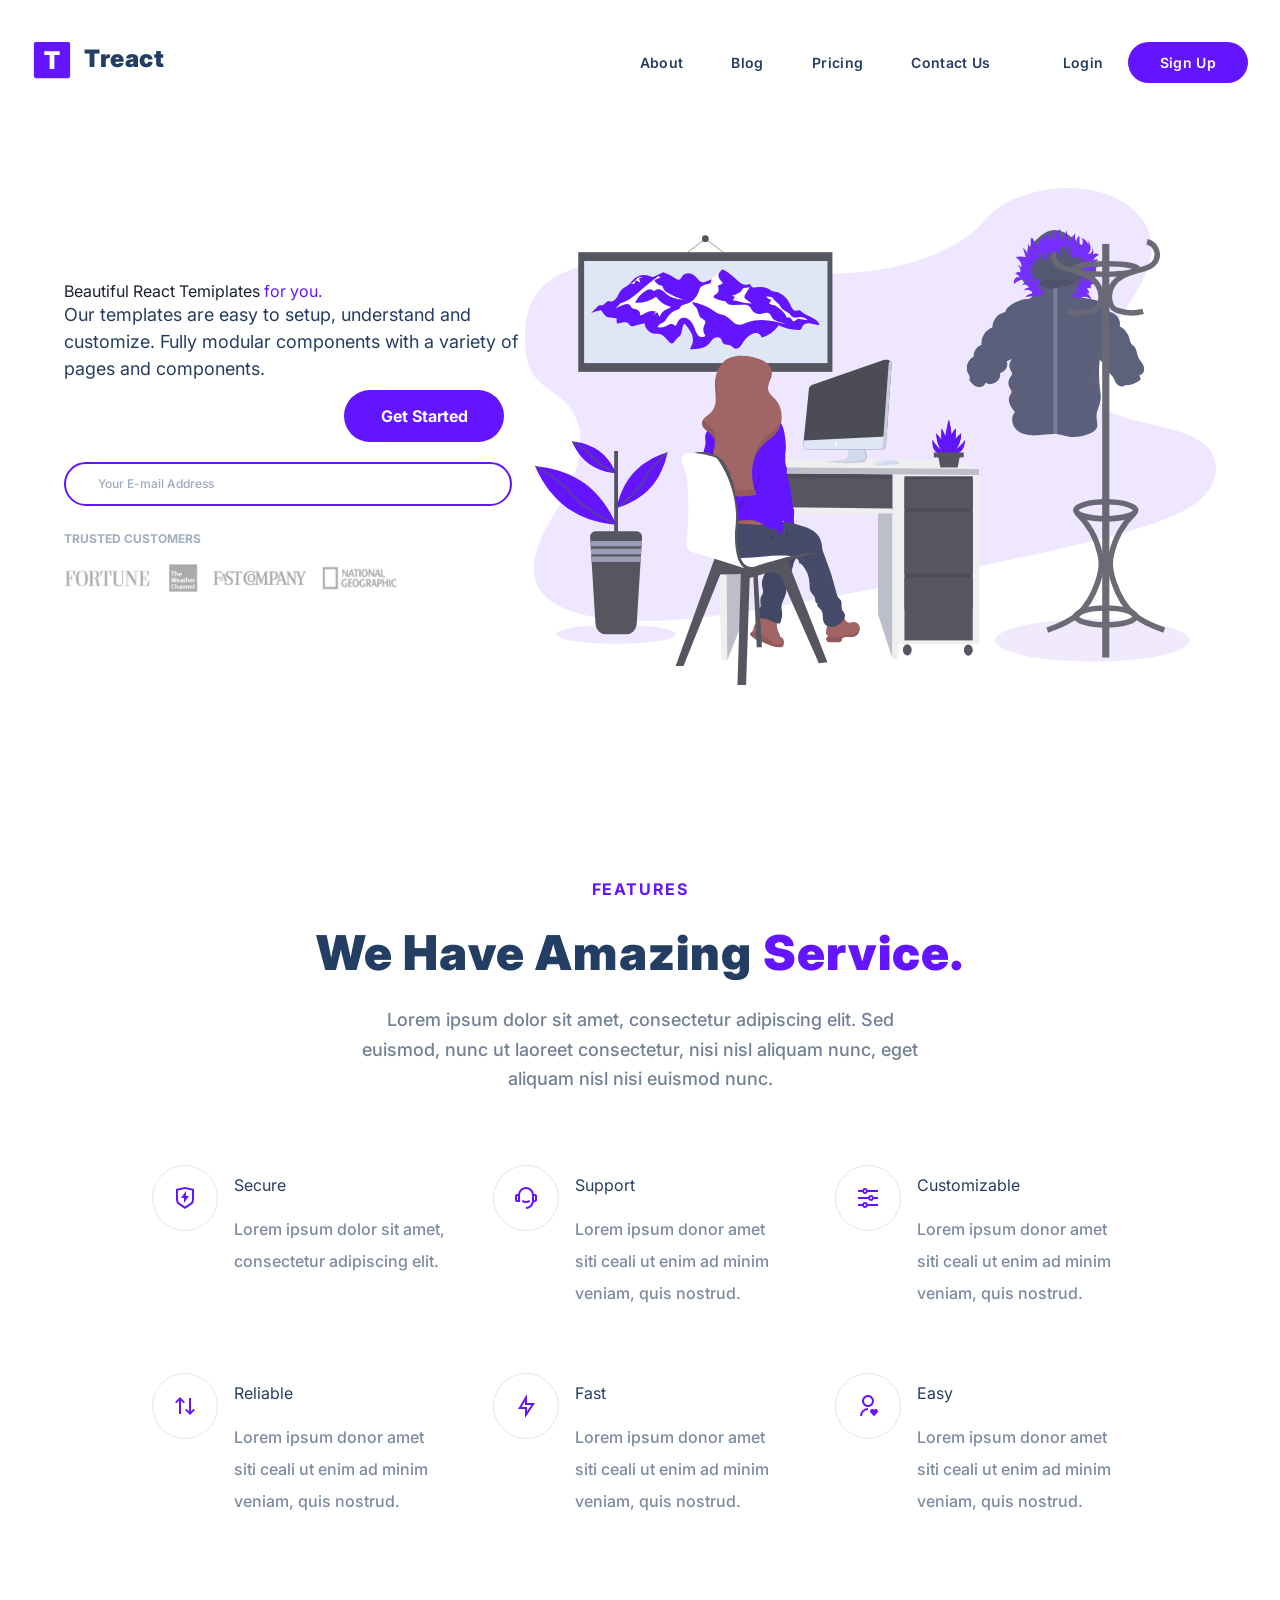
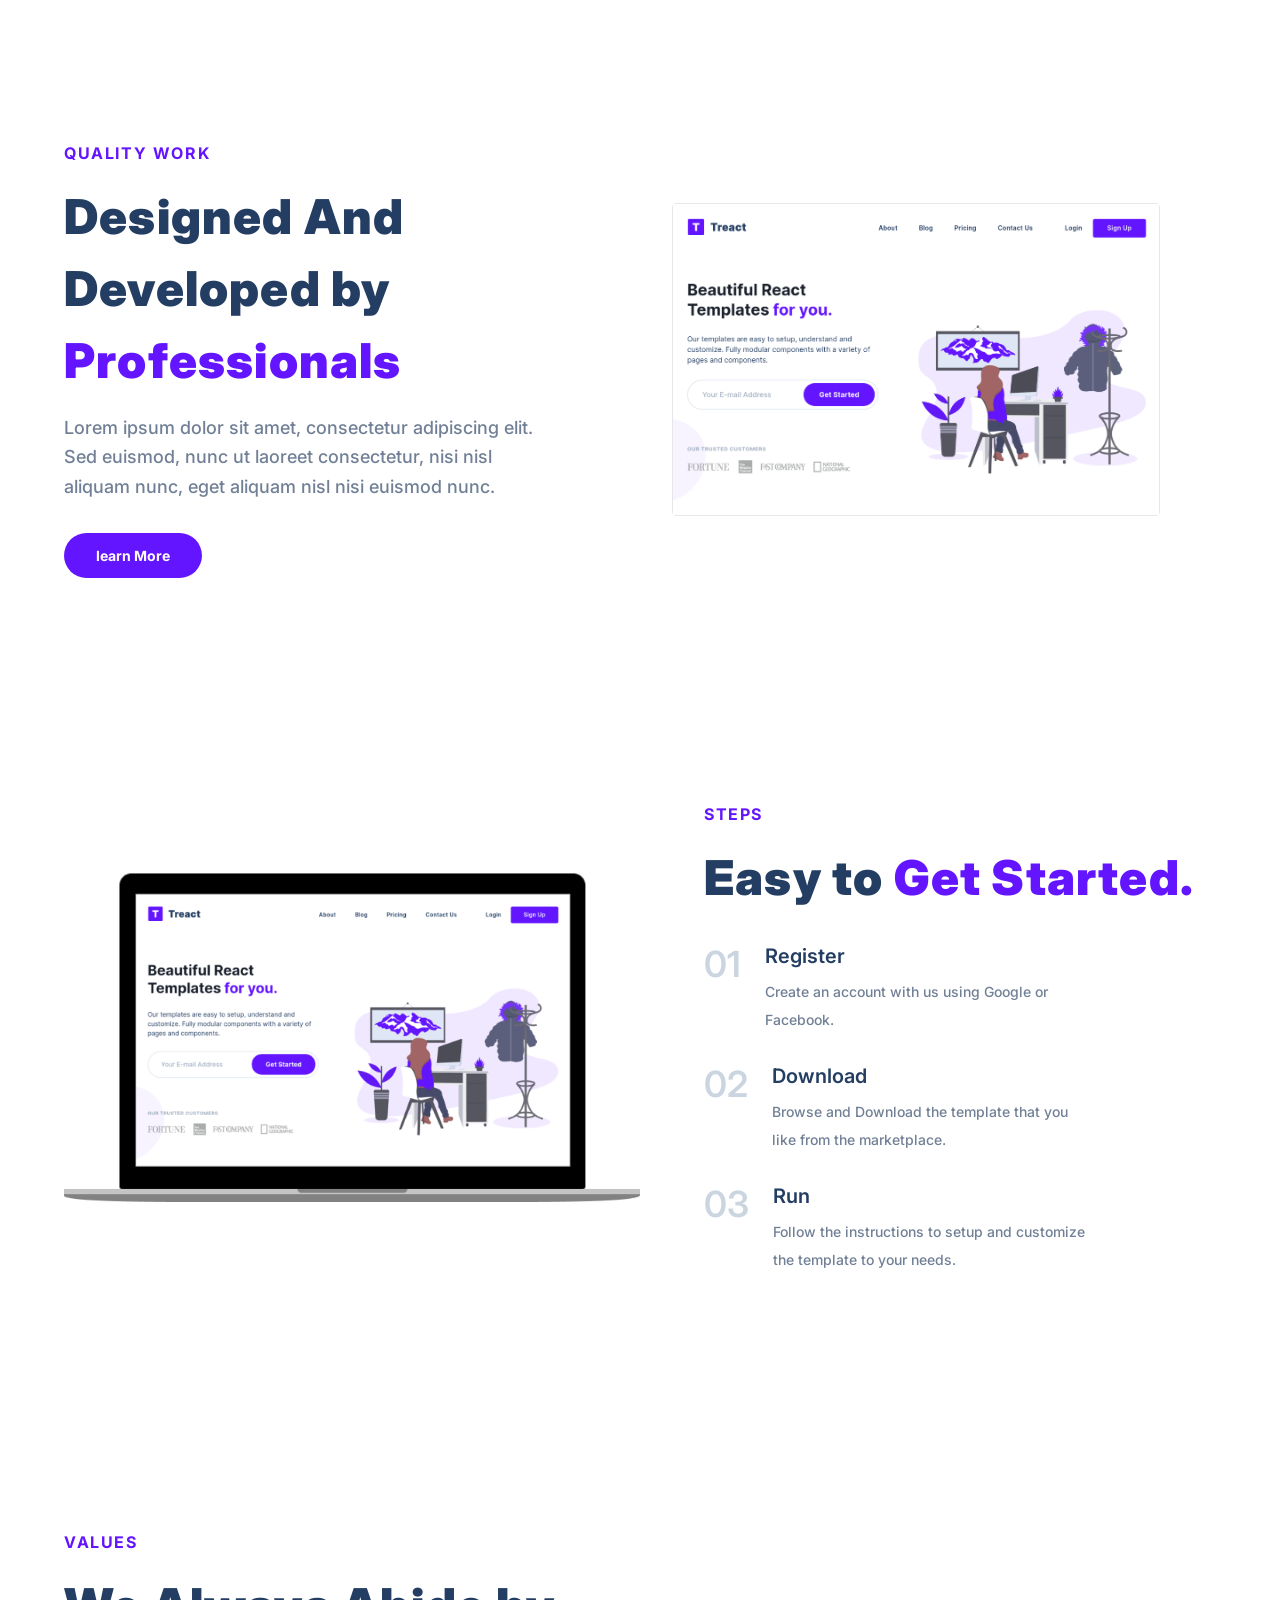
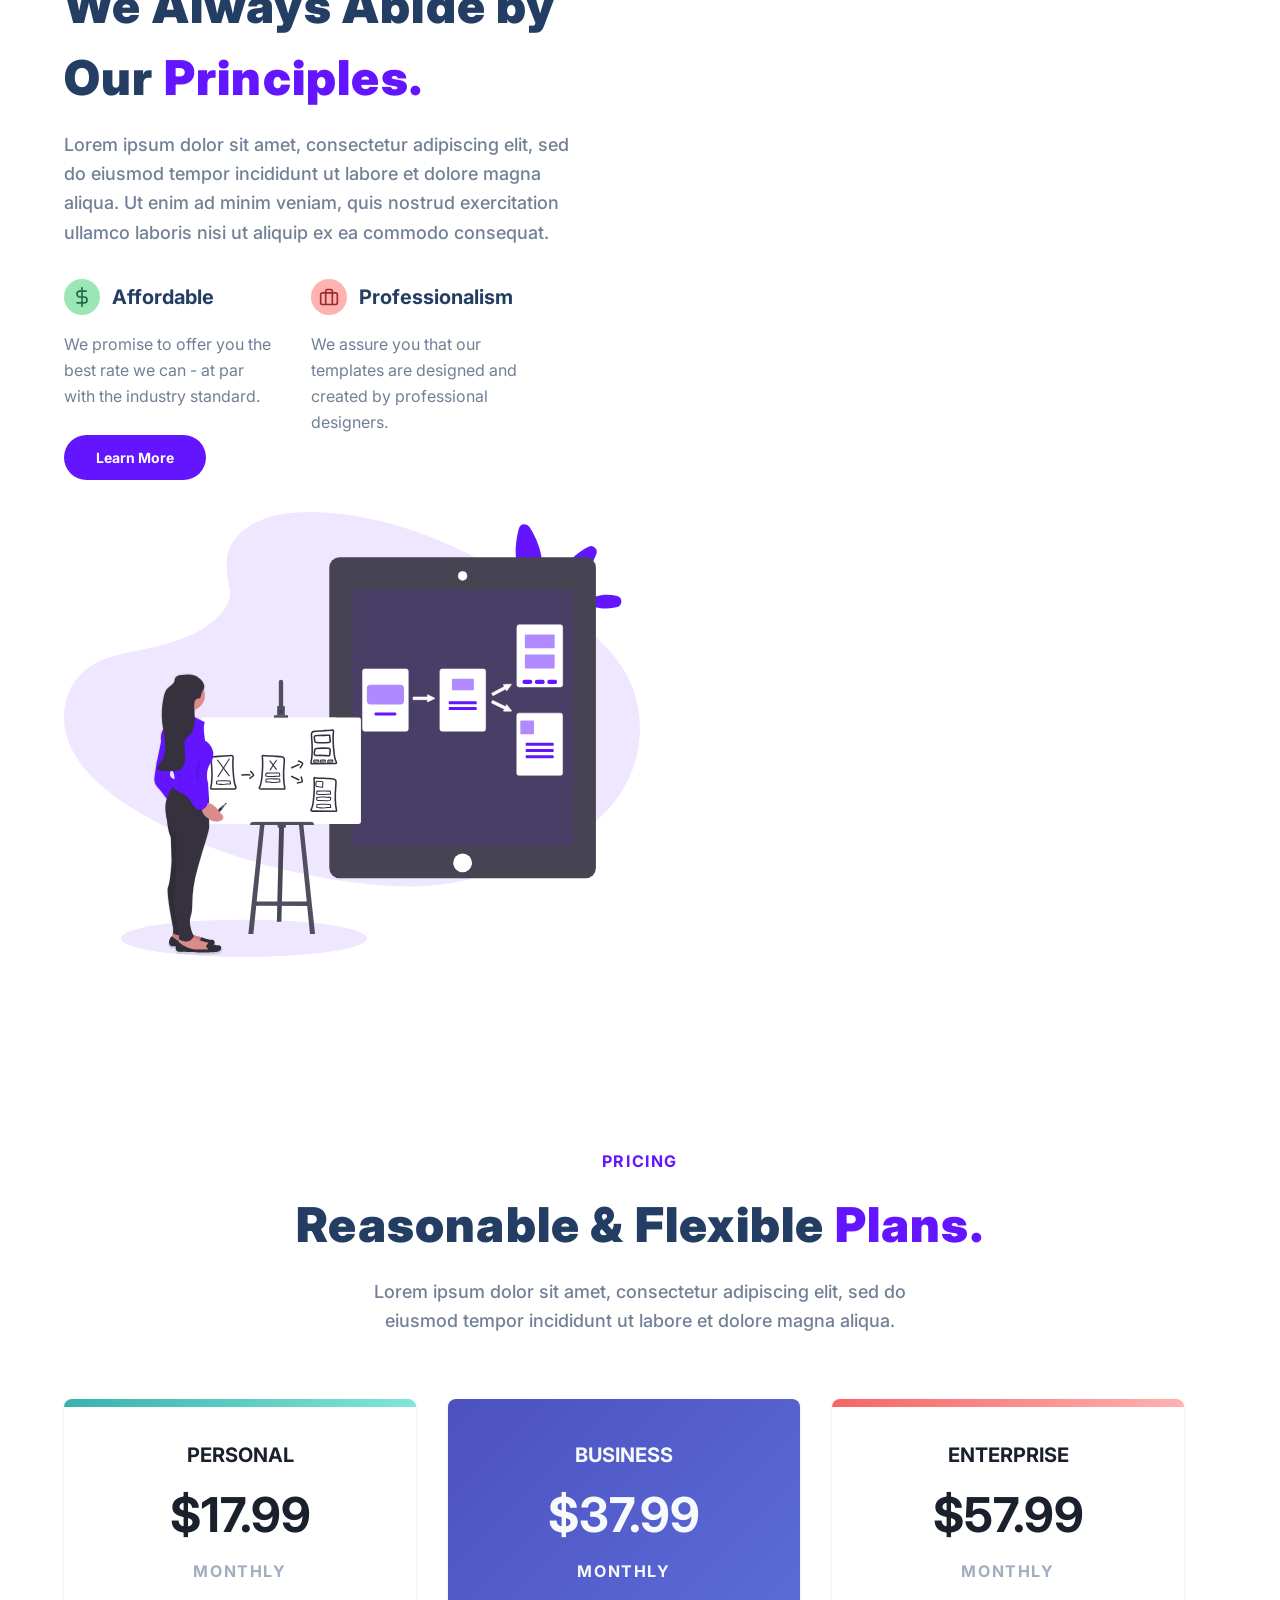
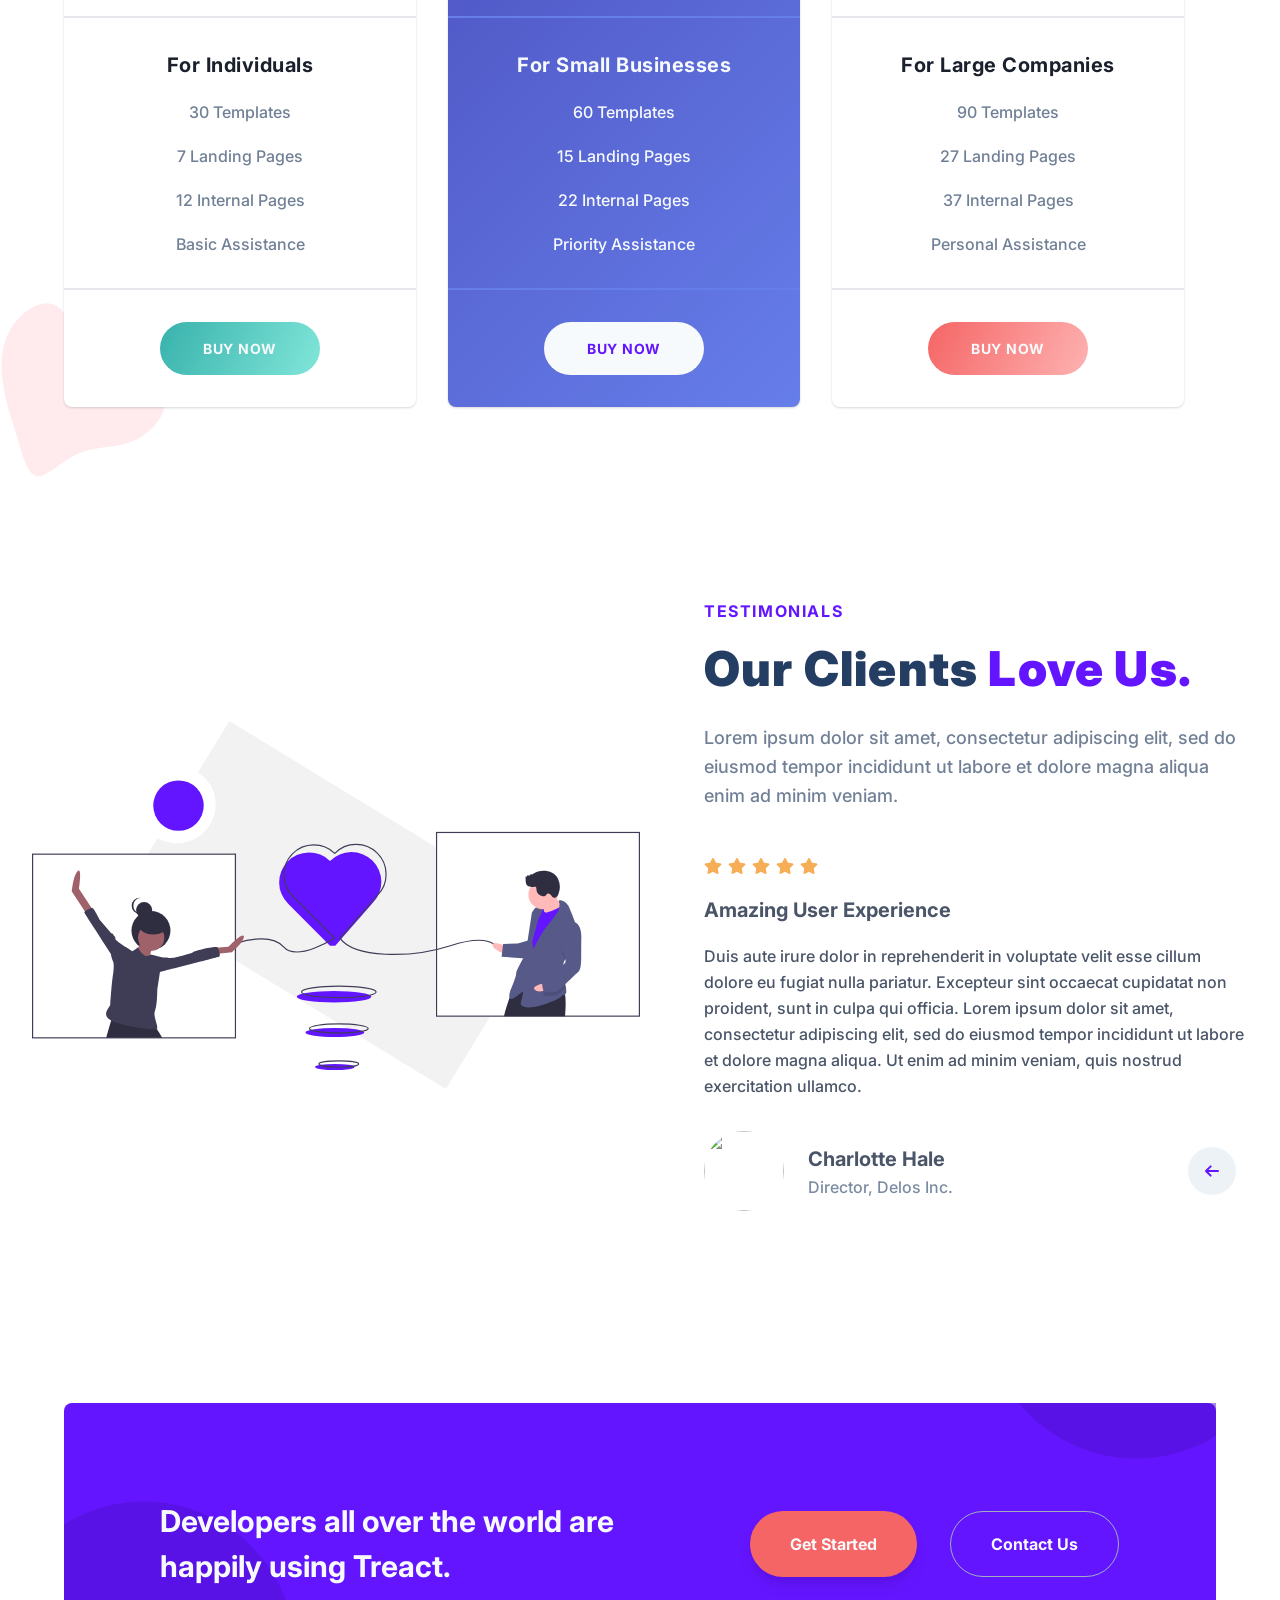
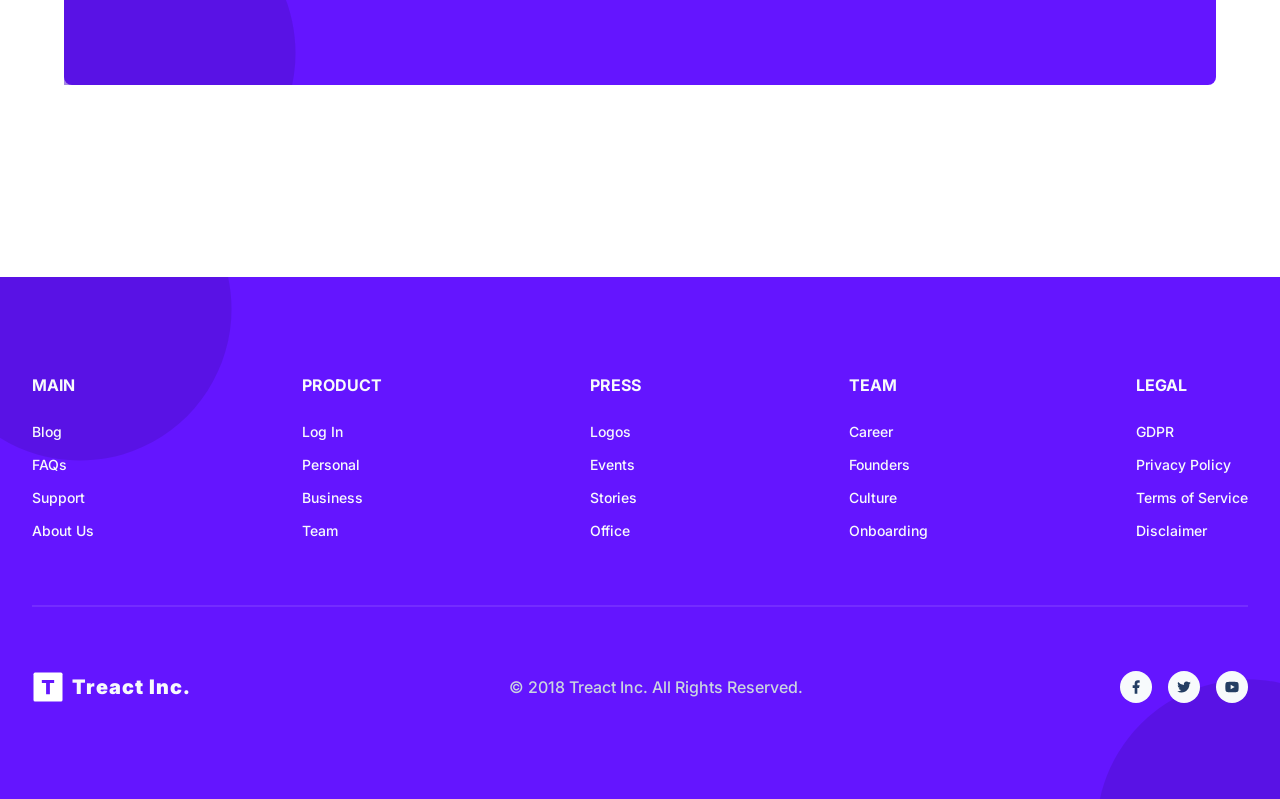
==== commit 5cc37d7f: "Refine footer styling and cleanup" ====
--- a/index.html
+++ b/index.html
@@ -548,6 +548,9 @@
         </div>
       </div>
     </footer>
+    <div id="wave-ai-assistant-main"></div>
+    <style>:host { all: initial important!; }</style><style>*,:before,:after{box-sizing:border-box;border-width:0;border-style:solid;border-color:#e5e7eb}:before,:after{--tw-content: ""}html{line-height:1.5;-webkit-text-size-adjust:100%;-moz-tab-size:4;-o-tab-size:4;tab-size:4;font-family:Inter,ui-sans-serif,system-ui,-apple-system,BlinkMacSystemFont,Segoe UI,Roboto,Helvetica Neue,Arial,Noto Sans,sans-serif,"Apple Color Emoji","Segoe UI Emoji",Segoe UI Symbol,"Noto Color Emoji";font-feature-settings:normal;font-variation-settings:normal}body{margin:0;line-height:inherit}hr{height:0;color:inherit;border-top-width:1px}abbr:where([title]){-webkit-text-decoration:underline dotted;text-decoration:underline dotted}h1,h2,h3,h4,h5,h6{font-size:inherit;font-weight:inherit}a{color:inherit;text-decoration:inherit}b,strong{font-weight:bolder}code,kbd,samp,pre{font-family:ui-monospace,SFMono-Regular,Menlo,Monaco,Consolas,Liberation Mono,Courier New,monospace;font-size:1em}small{font-size:80%}sub,sup{font-size:75%;line-height:0;position:relative;vertical-align:baseline}sub{bottom:-.25em}sup{top:-.5em}table{text-indent:0;border-color:inherit;border-collapse:collapse}button,input,optgroup,select,textarea{font-family:inherit;font-feature-settings:inherit;font-variation-settings:inherit;font-size:100%;font-weight:inherit;line-height:inherit;color:inherit;margin:0;padding:0}button,select{text-transform:none}button,[type=button],[type=reset],[type=submit]{-webkit-appearance:button;background-color:transparent;background-image:none}:-moz-focusring{outline:auto}:-moz-ui-invalid{box-shadow:none}progress{vertical-align:baseline}::-webkit-inner-spin-button,::-webkit-outer-spin-button{height:auto}[type=search]{-webkit-appearance:textfield;outline-offset:-2px}::-webkit-search-decoration{-webkit-appearance:none}::-webkit-file-upload-button{-webkit-appearance:button;font:inherit}summary{display:list-item}blockquote,dl,dd,h1,h2,h3,h4,h5,h6,hr,figure,p,pre{margin:0}fieldset{margin:0;padding:0}legend{padding:0}ol,ul,menu{list-style:none;margin:0;padding:0}dialog{padding:0}textarea{resize:vertical}input::-moz-placeholder,textarea::-moz-placeholder{opacity:1;color:#9ca3af}input::placeholder,textarea::placeholder{opacity:1;color:#9ca3af}button,[role=button]{cursor:pointer}:disabled{cursor:default}img,svg,video,canvas,audio,iframe,embed,object{display:block;vertical-align:middle}img,video{max-width:100%;height:auto}[hidden]{display:none}@supports (-moz-appearance:none){*{scrollbar-color:initial;scrollbar-width:initial}}:host{--background: 0 0% 100%;--foreground: 222.2 84% 4.9%;--muted: 210 40% 96.1%;--muted-foreground: 215.4 16.3% 46.9%;--popover: 0 0% 100%;--popover-foreground: 222.2 84% 4.9%;--card: 0 0% 100%;--card-foreground: 222.2 84% 4.9%;--border: 214.3 31.8% 91.4%;--input: 214.3 31.8% 91.4%;--primary: 222.2 47.4% 11.2%;--primary-foreground: 210 40% 98%;--secondary: 210 40% 96.1%;--secondary-foreground: 222.2 47.4% 11.2%;--accent: 210 40% 96.1%;--accent-foreground: 222.2 47.4% 11.2%;--destructive: 0 72.2% 50.6%;--destructive-foreground: 210 40% 98%;--ring: 222.2 84% 4.9%;--radius: .5rem}.dark{--background: 222.2 84% 4.9%;--foreground: 210 40% 98%;--muted: 217.2 32.6% 17.5%;--muted-foreground: 215 20.2% 65.1%;--popover: 222.2 84% 4.9%;--popover-foreground: 210 40% 98%;--card: 222.2 84% 4.9%;--card-foreground: 210 40% 98%;--border: 217.2 32.6% 17.5%;--input: 217.2 32.6% 17.5%;--primary: 210 40% 98%;--primary-foreground: 222.2 47.4% 11.2%;--secondary: 217.2 32.6% 17.5%;--secondary-foreground: 210 40% 98%;--accent: 217.2 32.6% 17.5%;--accent-foreground: 210 40% 98%;--destructive: 0 62.8% 30.6%;--destructive-foreground: 210 40% 98%;--ring: 212.7 26.8% 83.9%}*{--tw-border-opacity: 1;border-color:hsl(var(--border) / var(--tw-border-opacity))}body{--tw-bg-opacity: 1;background-color:hsl(var(--background) / var(--tw-bg-opacity));--tw-text-opacity: 1;color:hsl(var(--foreground) / var(--tw-text-opacity))}*,:before,:after{--tw-border-spacing-x: 0;--tw-border-spacing-y: 0;--tw-translate-x: 0;--tw-translate-y: 0;--tw-rotate: 0;--tw-skew-x: 0;--tw-skew-y: 0;--tw-scale-x: 1;--tw-scale-y: 1;--tw-pan-x: ;--tw-pan-y: ;--tw-pinch-zoom: ;--tw-scroll-snap-strictness: proximity;--tw-gradient-from-position: ;--tw-gradient-via-position: ;--tw-gradient-to-position: ;--tw-ordinal: ;--tw-slashed-zero: ;--tw-numeric-figure: ;--tw-numeric-spacing: ;--tw-numeric-fraction: ;--tw-ring-inset: ;--tw-ring-offset-width: 0px;--tw-ring-offset-color: #fff;--tw-ring-color: rgb(59 130 246 / .5);--tw-ring-offset-shadow: 0 0 #0000;--tw-ring-shadow: 0 0 #0000;--tw-shadow: 0 0 #0000;--tw-shadow-colored: 0 0 #0000;--tw-blur: ;--tw-brightness: ;--tw-contrast: ;--tw-grayscale: ;--tw-hue-rotate: ;--tw-invert: ;--tw-saturate: ;--tw-sepia: ;--tw-drop-shadow: ;--tw-backdrop-blur: ;--tw-backdrop-brightness: ;--tw-backdrop-contrast: ;--tw-backdrop-grayscale: ;--tw-backdrop-hue-rotate: ;--tw-backdrop-invert: ;--tw-backdrop-opacity: ;--tw-backdrop-saturate: ;--tw-backdrop-sepia: }::backdrop{--tw-border-spacing-x: 0;--tw-border-spacing-y: 0;--tw-translate-x: 0;--tw-translate-y: 0;--tw-rotate: 0;--tw-skew-x: 0;--tw-skew-y: 0;--tw-scale-x: 1;--tw-scale-y: 1;--tw-pan-x: ;--tw-pan-y: ;--tw-pinch-zoom: ;--tw-scroll-snap-strictness: proximity;--tw-gradient-from-position: ;--tw-gradient-via-position: ;--tw-gradient-to-position: ;--tw-ordinal: ;--tw-slashed-zero: ;--tw-numeric-figure: ;--tw-numeric-spacing: ;--tw-numeric-fraction: ;--tw-ring-inset: ;--tw-ring-offset-width: 0px;--tw-ring-offset-color: #fff;--tw-ring-color: rgb(59 130 246 / .5);--tw-ring-offset-shadow: 0 0 #0000;--tw-ring-shadow: 0 0 #0000;--tw-shadow: 0 0 #0000;--tw-shadow-colored: 0 0 #0000;--tw-blur: ;--tw-brightness: ;--tw-contrast: ;--tw-grayscale: ;--tw-hue-rotate: ;--tw-invert: ;--tw-saturate: ;--tw-sepia: ;--tw-drop-shadow: ;--tw-backdrop-blur: ;--tw-backdrop-brightness: ;--tw-backdrop-contrast: ;--tw-backdrop-grayscale: ;--tw-backdrop-hue-rotate: ;--tw-backdrop-invert: ;--tw-backdrop-opacity: ;--tw-backdrop-saturate: ;--tw-backdrop-sepia: }.container{width:100%;margin-right:auto;margin-left:auto;padding-right:2rem;padding-left:2rem}@media (min-width: 1400px){.container{max-width:1400px}}.absolute{position:absolute}.inset-\[unset\]{inset:unset}.z-\[2147483647\]{z-index:2147483647}.ml-\[8px\]{margin-left:8px}.inline{display:inline}.flex{display:flex}.\!hidden{display:none!important}.hidden{display:none}.w-\[270px\]{width:270px}.flex-row{flex-direction:row}.flex-col{flex-direction:column}.items-center{align-items:center}.justify-start{justify-content:flex-start}.rounded-md{border-radius:calc(var(--radius) - 2px)}.border{border-width:1px}.border-gray-100{--tw-border-opacity: 1;border-color:rgb(243 244 246 / var(--tw-border-opacity))}.bg-gray-50{--tw-bg-opacity: 1;background-color:rgb(249 250 251 / var(--tw-bg-opacity))}.bg-transparent{background-color:transparent}.p-\[16px\]{padding:16px}.p-\[8px\]{padding:8px}.pb-\[12px\]{padding-bottom:12px}.pl-\[8px\]{padding-left:8px}.text-\[12px\]{font-size:12px}.text-\[14px\]{font-size:14px}.font-normal{font-weight:400}.font-semibold{font-weight:600}.uppercase{text-transform:uppercase}.text-gray-400{--tw-text-opacity: 1;color:rgb(156 163 175 / var(--tw-text-opacity))}.text-gray-500{--tw-text-opacity: 1;color:rgb(107 114 128 / var(--tw-text-opacity))}.text-gray-700{--tw-text-opacity: 1;color:rgb(55 65 81 / var(--tw-text-opacity))}.shadow-md{--tw-shadow: 0 4px 6px -1px rgb(0 0 0 / .1), 0 2px 4px -2px rgb(0 0 0 / .1);--tw-shadow-colored: 0 4px 6px -1px var(--tw-shadow-color), 0 2px 4px -2px var(--tw-shadow-color);box-shadow:var(--tw-ring-offset-shadow, 0 0 #0000),var(--tw-ring-shadow, 0 0 #0000),var(--tw-shadow)}.hover\:bg-gray-100:hover{--tw-bg-opacity: 1;background-color:rgb(243 244 246 / var(--tw-bg-opacity))}
+</style><style>:host{font-family:Inter,system-ui,sans-serif}
+</style><link rel="stylesheet" href="https://fonts.googleapis.com/css2?family=Inter:ital,opsz,wght@0,14..32,100..900;1,14..32,100..900&amp;display=swap"><div><div class="absolute z-[2147483647] bg-transparent inset-[unset] p-[8px] w-[270px] hidden" popover="manual" style="top: 1815px; left: 730px;"><div class="bg-gray-50 rounded-md flex flex-col shadow-md p-[16px] border border-gray-100"><div class="uppercase text-gray-400 text-[12px] font-semibold pb-[12px] pl-[8px]">Wave AI Assistant</div> <button class="flex flex-row items-center justify-start rounded-md hover:bg-gray-100 p-[8px]"><svg viewBox="0 0 24 24" width="1.2em" height="1.2em" class="text-[14px] text-gray-500"><path fill="none" stroke="currentColor" stroke-linecap="round" stroke-linejoin="round" stroke-width="2" d="M10 11h2v5m-2 0h4m-2.592-8.5h.01M21 12a9 9 0 1 1-18 0a9 9 0 0 1 18 0"></path></svg> <span class="text-[14px] text-gray-700 font-normal ml-[8px]">Tell me more about it</span></button> <button class="flex flex-row items-center justify-start rounded-md hover:bg-gray-100 p-[8px]"><svg viewBox="0 0 24 24" width="1.2em" height="1.2em" class="text-[14px] text-gray-500"><path fill="none" stroke="currentColor" stroke-linecap="round" stroke-linejoin="round" stroke-width="2" d="M5 19V4a1 1 0 0 1 1-1h12a1 1 0 0 1 1 1v13H7a2 2 0 0 0-2 2m0 0a2 2 0 0 0 2 2h12M9 3v14m7 0v4"></path></svg> <span class="text-[14px] text-gray-700 font-normal ml-[8px]">Show me related topics</span></button> <button class="flex flex-row items-center justify-start rounded-md hover:bg-gray-100 p-[8px]"><svg viewBox="0 0 24 24" width="1.2em" height="1.2em" class="text-[14px] text-gray-500"><path fill="none" stroke="currentColor" stroke-linecap="round" stroke-linejoin="round" stroke-width="2" d="M9 17h6l3 3v-3h2V9h-2M4 4h11v8H9l-3 3v-3H4z"></path></svg> <span class="text-[14px] text-gray-700 font-normal ml-[8px]">Start prompt with selection</span></button></div></div></div>
 </body>
-
 </html>
--- a/style.css
+++ b/style.css
@@ -1356,49 +1356,167 @@
 
 */
 
-@media (max-width: 1280px) {
-  header .row {
-    align-items: flex-end;
-  }
-}
-
-@media (max-width: 1024px) {
-  .btn__menu {
-    display: block;
-  }
-  header .row {
-    flex-direction: column;
-    align-items: center;
-  }
-  footer {
-    padding: 80px 32px;
-  }
-}
-
-@media (max-width: 768px) {
-  #quality .row,
-  #values .row {
-    flex-direction: column-reverse;
-  }
-  #steps .row,
-  #testimonials .row {
-    flex-direction: column;
-    align-items: center;
-  }
-  #pricing .row {
-    margin-top: 40px;
-  }
-}
-
 @media (max-width: 640px) {
+  .section__title {
+    line-height: 1.25;
+  }
+  
   .container {
     padding: 80px 0;
   }
+
   .nav__logo {
     margin: 8px 0;
     padding-bottom: 4px;
   }
+
+  .header__email {
+    flex-direction: column;
+    height: auto;
+  }
+
+  .header__email--input {
+    position: static;
+    padding: 16px 0;
+    padding-left: 32px;
+    line-height: 1.5;
+  }
+
+  .header__email--btn {
+    width: 100%;
+    padding: 16px 0;
+    margin: 16px 0;
+    margin-bottom: 0px;
+    line-height: 1.5;
+  }
+
+  .header__customers--title {
+    font-size: 14px;
+    letter-spacing: 0.05em;
+  }
+
+  .section__title {
+    font-size: 30px;
+  }
+
+  #features .section__title,
+  #pricing .section__title {
+    font-size: 36px;
+  }
+
+  .feature__row {
+    flex-direction: column;
+    align-items: center;
+    text-align: center;
+  }
+
+  .feature__title {
+    letter-spacing: 0.025em;
+    line-height: 1;
+  }
+
+  .feature__text {
+    margin-left: 0px;
+    margin-top: 16px;
+  }
+
+  .feature__para {
+    margin-top: 4px;
+    line-height: 2;
+  }
+
+  #steps .section__title {
+    margin: 16px 0 0 0;
+  }
+
+  .steps__list {
+    margin-top: 48px;
+  }
+
+  .btn {
+    line-height: 1.5;
+  }
+
+  .plan__price {
+    font-size: 36px;
+  }
+
+  .plan__bottom {
+    padding: 2rem 1rem;
+  }
+
+  .testimonial__para {
+    margin-bottom: 32px;
+  }
+
+  .testimonial__bottom {
+    flex-direction: column;
+    align-items: center;
+    padding-top: 4px;
+  }
+
+  .testimonial__profile {
+    flex-direction: column;
+    align-items: center;
+  }
+
+  .testimonial__details {
+    margin-left: 0;
+    margin-top: 8px;
+  }
+  
+  .testimonial__img {
+    height: 64px;
+    width: 64px;
+  }
+
+  .testimonial__buttons {
+    margin-top: 32px;
+  }
+
+  .start__title {
+    font-size: 24px;
+  }
+
+  .start__container {
+    padding: 80px 0;
+  }
+
+  .start__buttons {
+    flex-direction: column;
+  }
+
+  .start__button:nth-child(1) {
+    margin-right: 0;
+  }
+
+  .start__button {
+    padding: 12px 24px;
+    font-size: 14px;
+  }
+
+  .start__button:nth-child(2) {
+    margin-top: 16px;
+  }
+
   main {
     margin-bottom: 80px;
   }
-}
+
+  .footer__columns {
+    justify-content: center;
+  }
+
+  .footer__column {
+    width: auto;
+    padding: 0 16px;
+    text-align: center;
+    align-items: center;
+  }
+
+  .footer__copyright {
+    font-size: 14px;
+    text-align: center;
+    line-height: 1.5;
+  }
+}
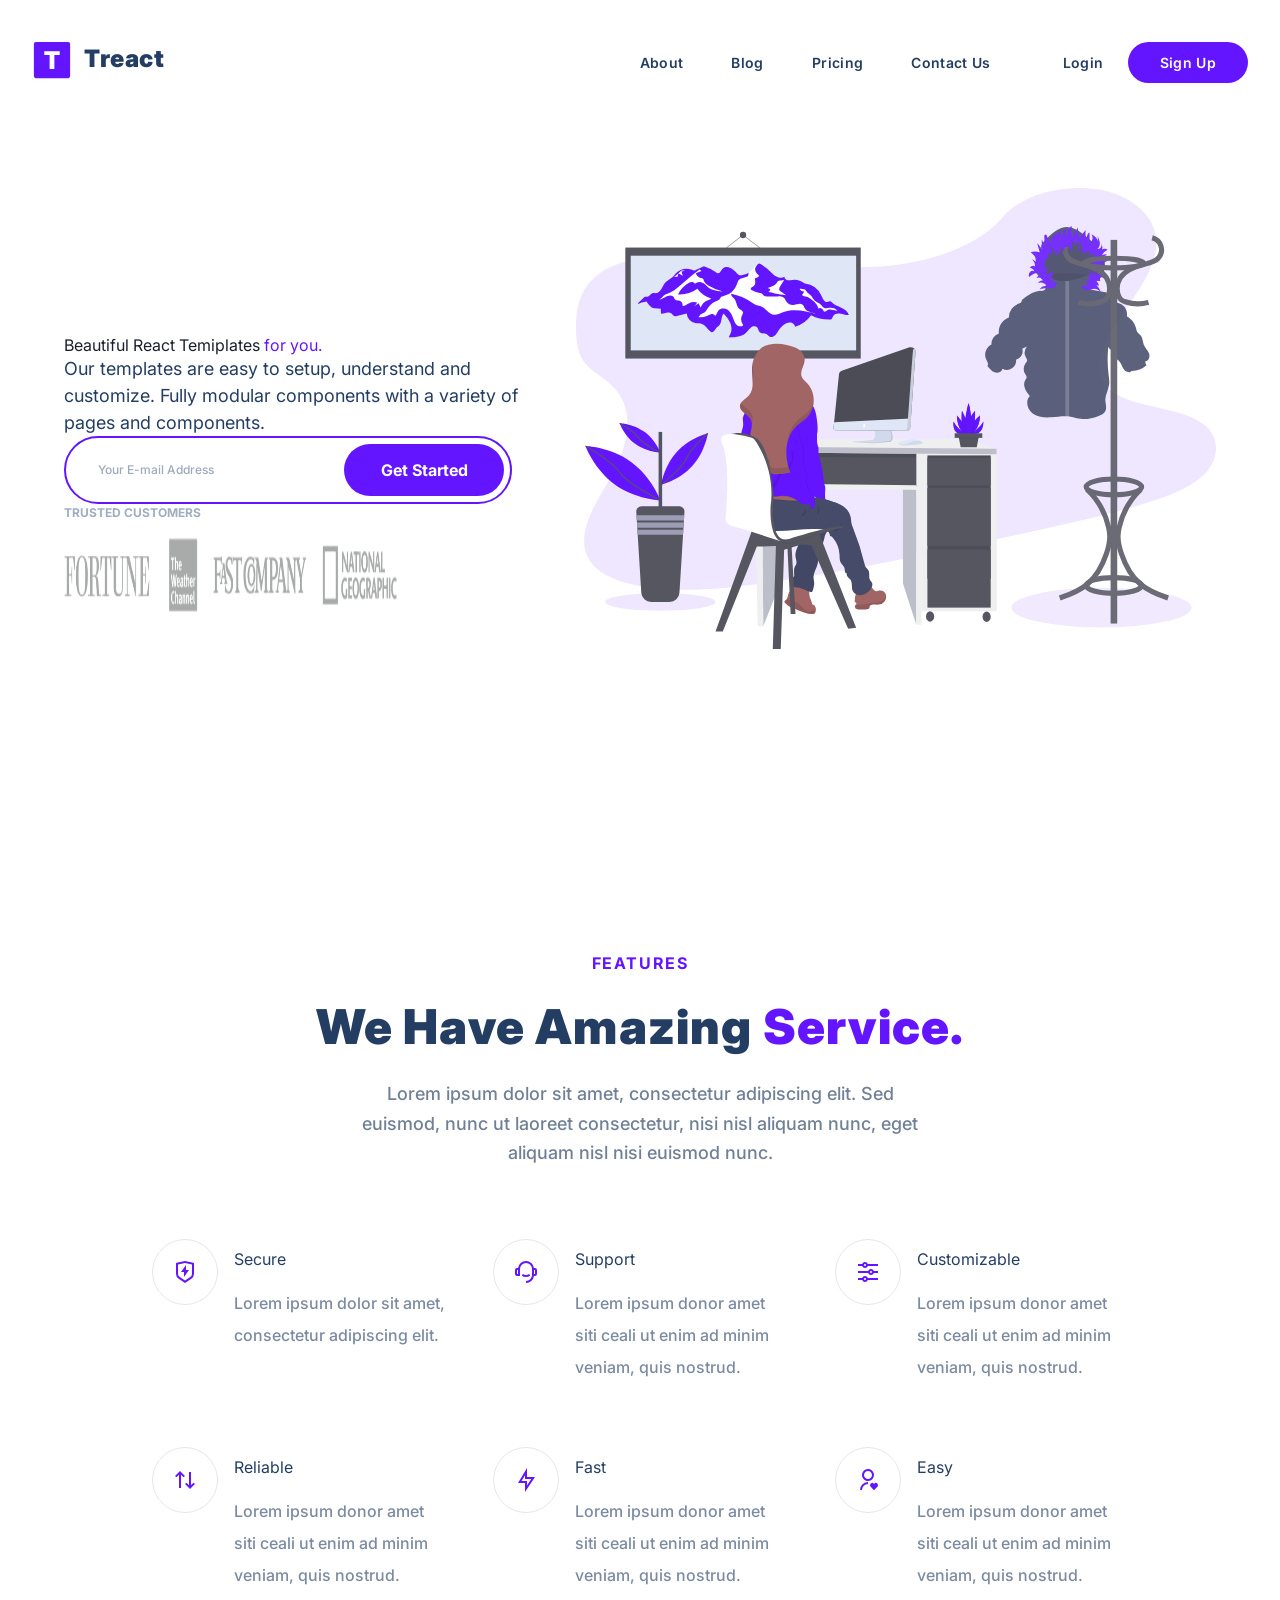
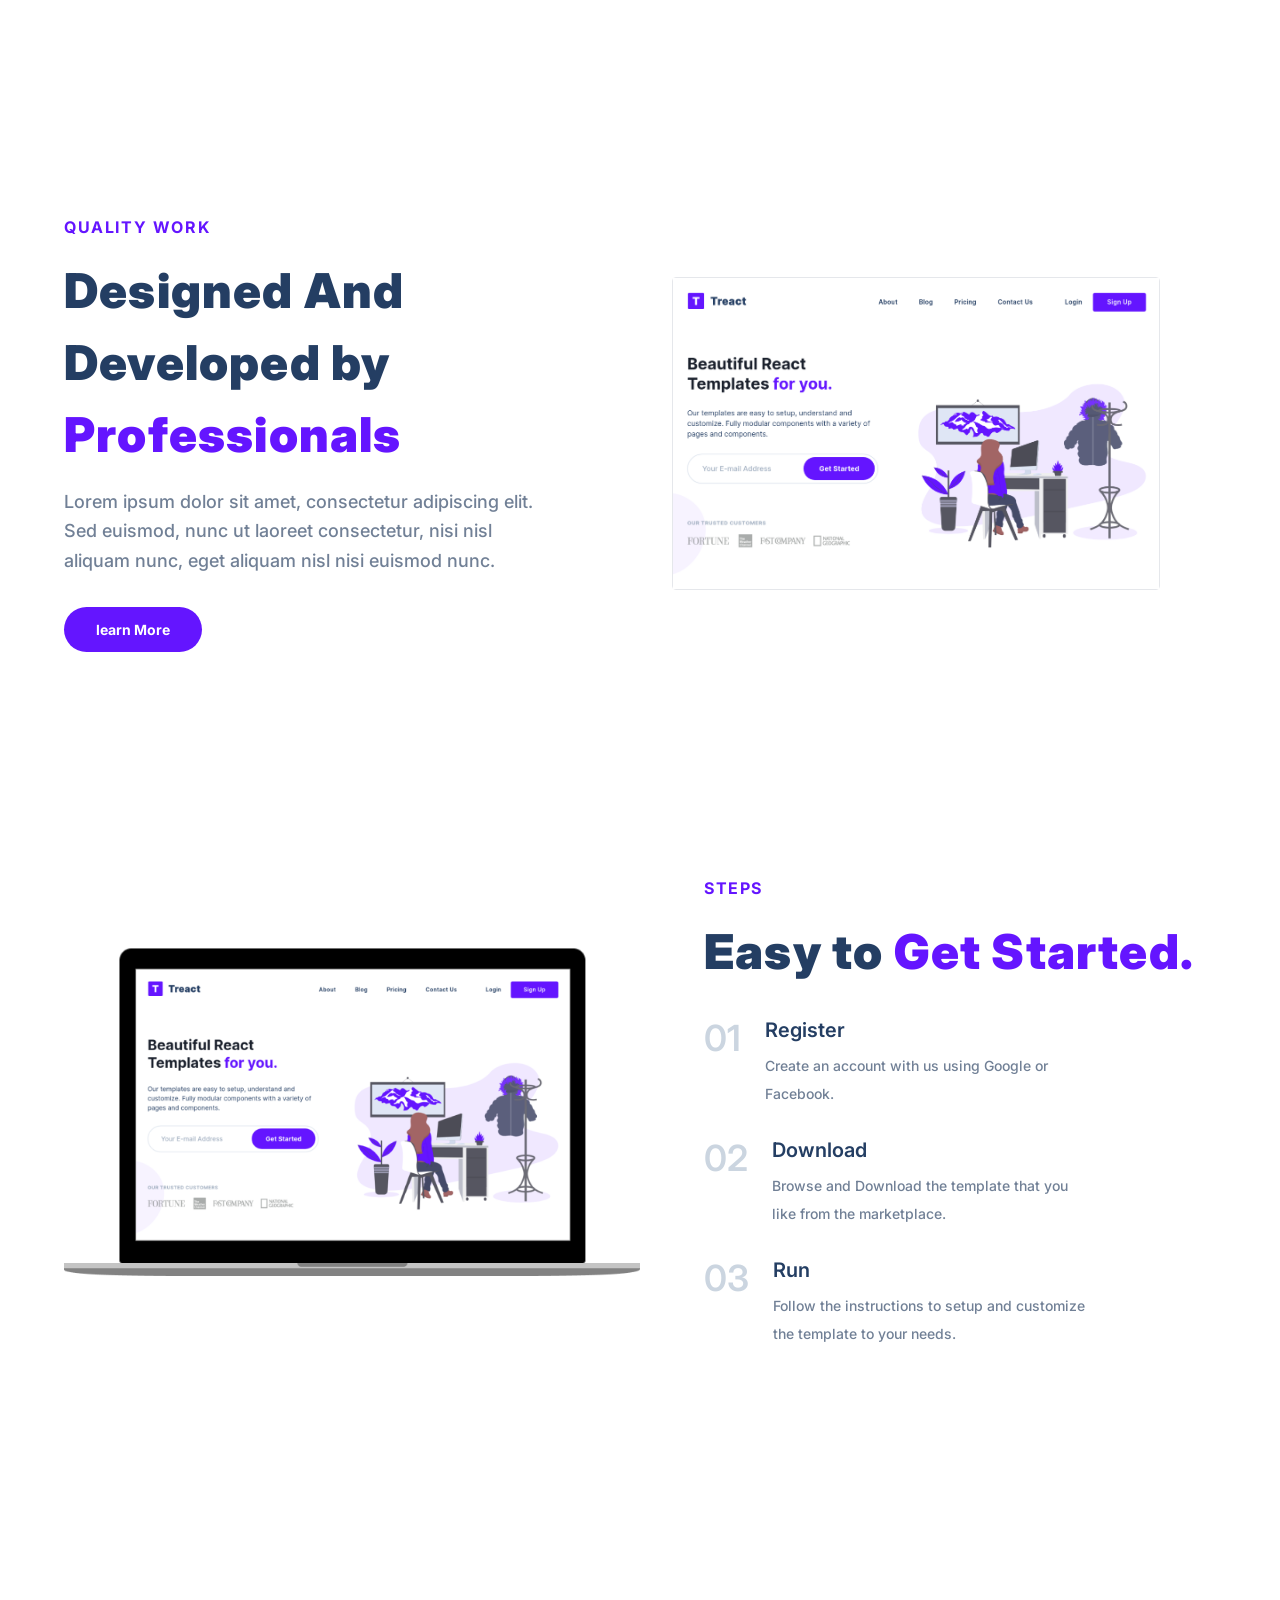
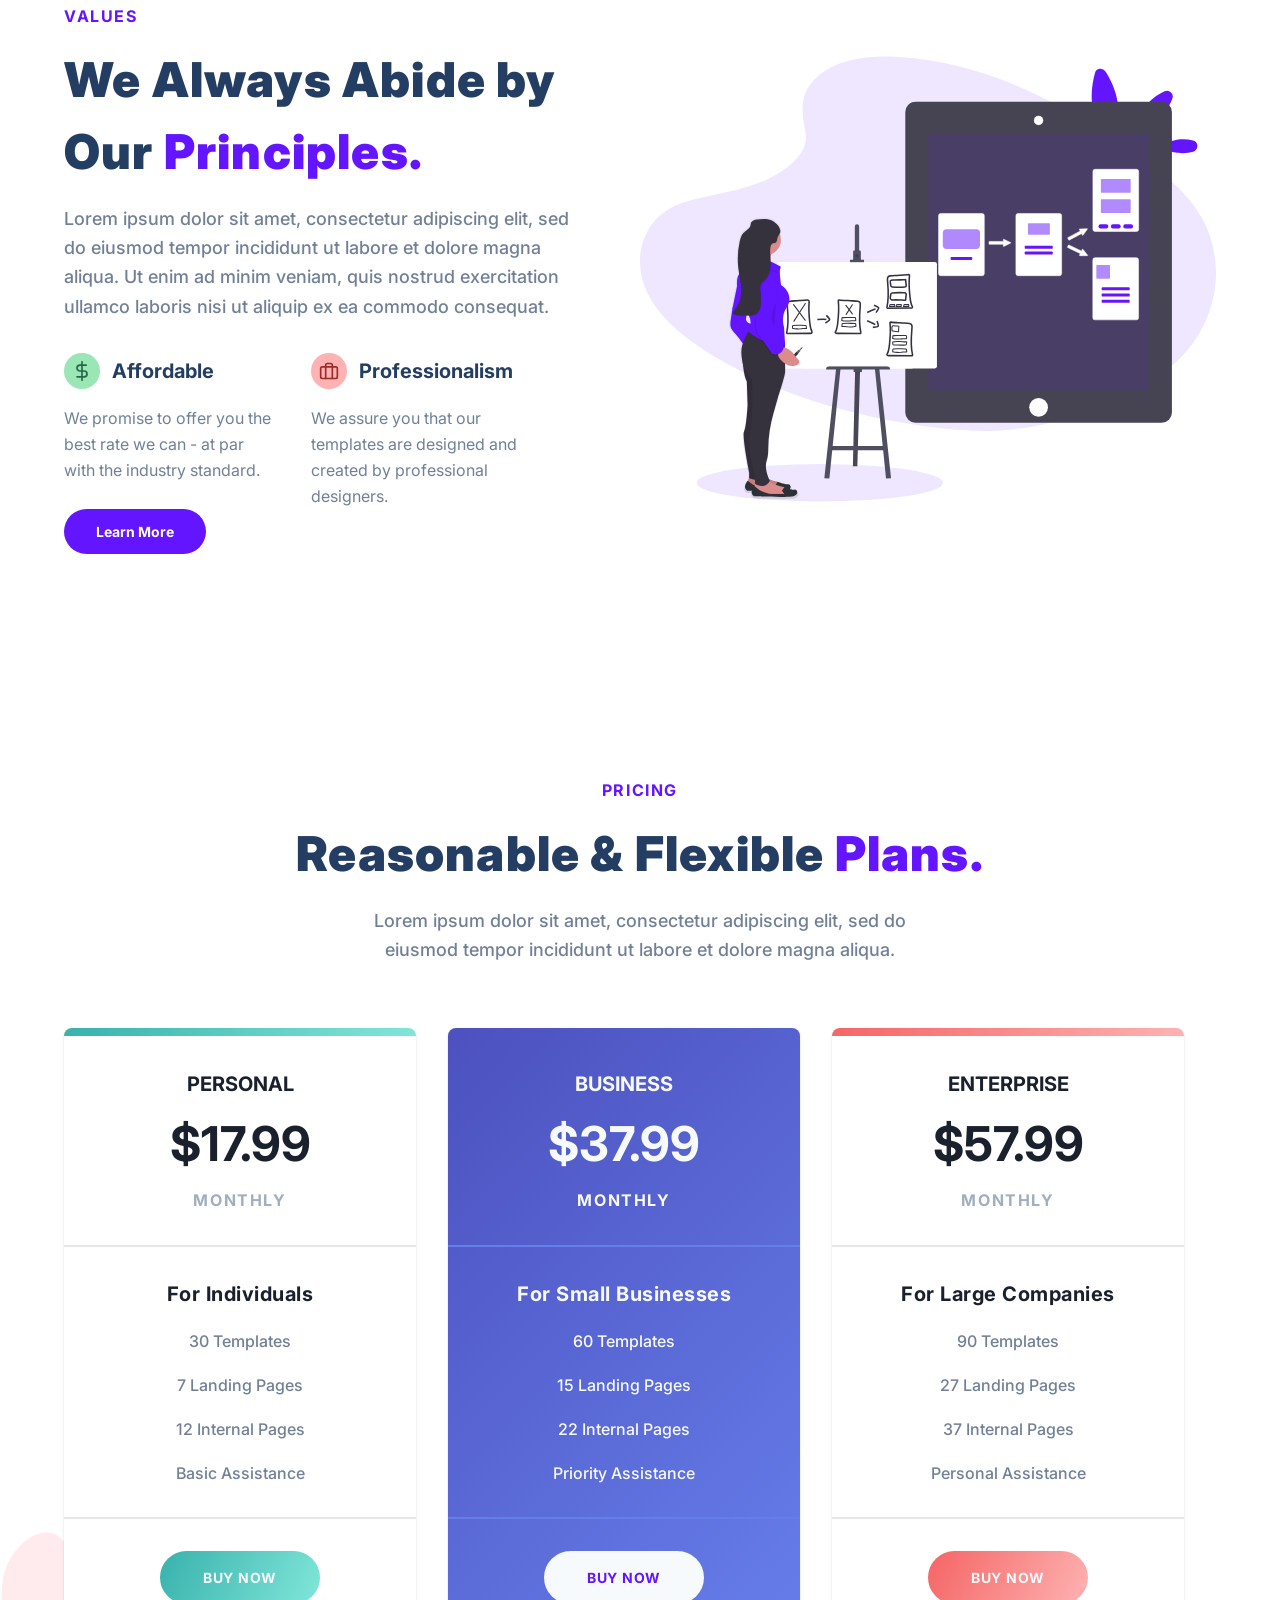
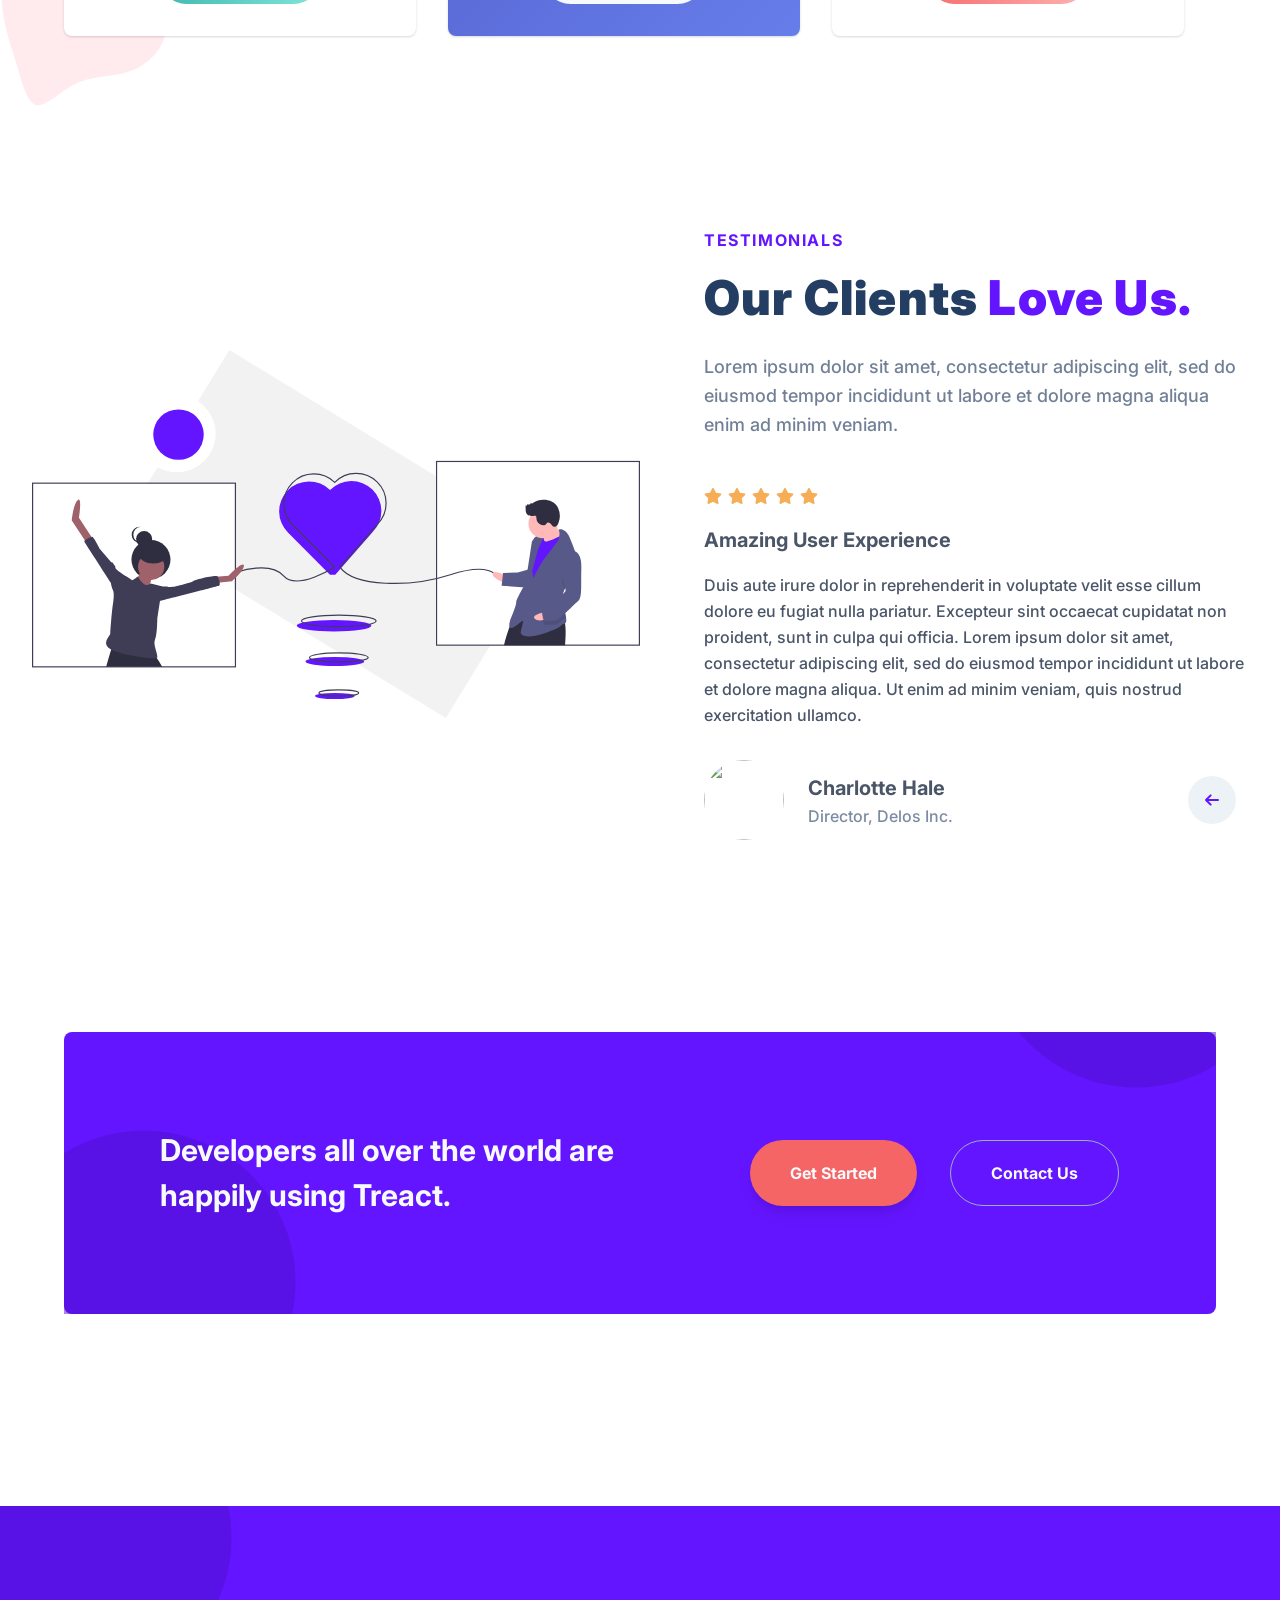
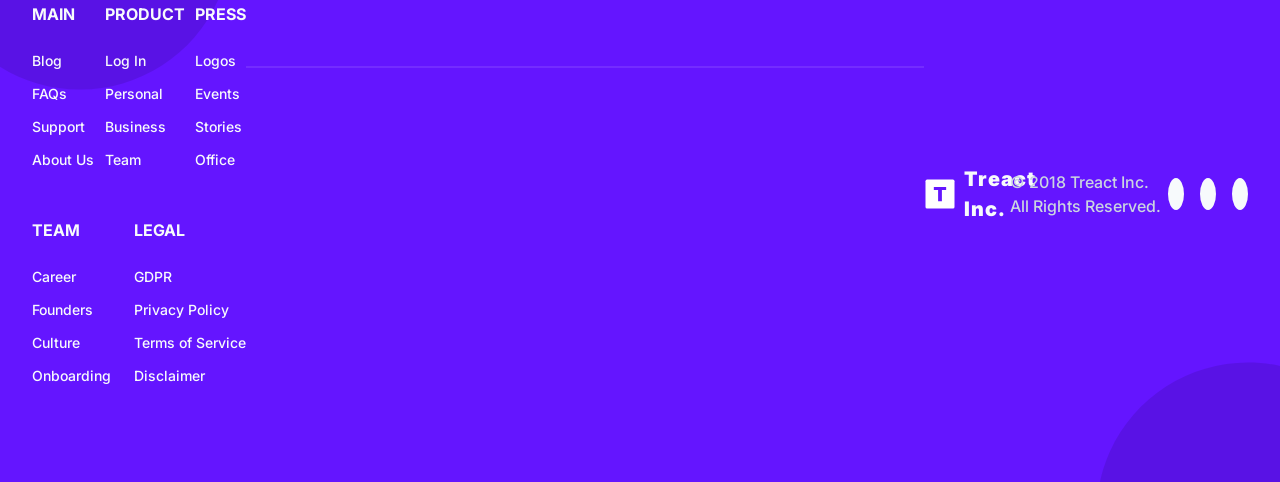
==== commit 27c74093: "feat: simulate new features" ====
--- a/index.html
+++ b/index.html
@@ -6,10 +6,13 @@
     <meta http-equiv="X-UA-Compatible" content="IE=edge">
     <meta name="viewport" content="width=device-width, initial-scale=1.0">
     <title>treact-final-project</title>
+    <link rel="preconnect" href="https://fonts.googleapis.com">
+    <link rel="preconnect" href="https://fonts.gstatic.com" crossorigin>
+    <link rel="stylesheet" href="https://fonts.googleapis.com/css2?family=Inter:wght@100;200;300;400;500;600;700;800;900&display=swap">
     <link rel="stylesheet" href="style.css">
     <link rel="stylesheet" href="https://pro.fontawesome.com/releases/v5.10.0/css/all.css"
         integrity="sha384-AYmEC3Yw5cVb3ZcuHtOA93w35dYTsvhLPVnYs9eStHfGJvOvKxVfELGroGkvsg+p" crossorigin="anonymous" />
-    <script src="script.js"></script>
+    <script src="script.js" defer></script>
 </head>
 
 <body>
--- a/style.css
+++ b/style.css
@@ -1,11 +1,11 @@
-@import url("https://fonts.googleapis.com/css2?family=Inter:wght@100;200;300;400;500;600;700;800;900&display=swap");
-
 * {
   margin: 0;
   padding: 0;
   box-sizing: border-box;
-  font-family: "Inter", system-ui;
+  font-family: "Inter", system-ui, -apple-system, BlinkMacSystemFont, "Segoe UI", sans-serif;
   color: #243e63;
+  -webkit-font-smoothing: antialiased;
+  text-rendering: optimizeLegibility;
 }
 
 html {
@@ -17,10 +17,31 @@
   overflow-x: hidden;
 }
 
+img,
+svg {
+  display: block;
+  max-width: 100%;
+}
+
+img {
+  height: auto;
+}
+
+figure {
+  margin: 0;
+}
+
+button,
+a,
+input {
+  touch-action: manipulation;
+}
+
 .row {
   width: 100%;
   max-width: 1280px;
   margin: 0 auto;
+  display: flex;
 }
 
 .row__narrow {
@@ -94,7 +115,8 @@
   font-size: 14px;
   color: #fff;
   font-weight: bold;
-  transition: all 300ms;
+  transition: background-color 200ms ease, color 200ms ease,
+    border-color 200ms ease, transform 200ms ease;
 }
 .btn:hover {
   background-color: rgba(80, 17, 204);
@@ -167,7 +189,8 @@
   letter-spacing: 0.35px;
   border-bottom: 2px solid transparent;
   position: relative;
-  transition: all 300ms;
+  transition: background-color 200ms ease, color 200ms ease,
+    border-color 200ms ease, transform 200ms ease;
 }
 
 .nav__link:after {
@@ -178,7 +201,7 @@
   height: 2px;
   width: 100%;
   background: #6415ff;
-  transition: all 300ms ease;
+  transition: opacity 200ms ease;
   opacity: 0;
 }
 
@@ -196,7 +219,8 @@
   line-height: 1.5;
   border: none;
   width: auto;
-  transition: all 300ms ease;
+  transition: background-color 200ms ease, color 200ms ease,
+    border-color 200ms ease, transform 200ms ease;
 }
 
 .nav__link--primary:after {
@@ -222,7 +246,8 @@
   font-size: 14px;
   color: #fff;
   font-weight: bold;
-  transition: all 300ms ease;
+  transition: background-color 200ms ease, color 200ms ease,
+    border-color 200ms ease, transform 200ms ease;
   cursor: pointer;
 }
 
@@ -230,12 +255,12 @@
   background-color: transparent;
   border: none;
   display: none;
-  transition: all 300ms ease;
+  transition: color 200ms ease, opacity 200ms ease,
+    transform 200ms ease;
 }
 
 .btn__menu--svg:hover {
-  filter: invert(26%) sepia(94%) saturate(7476%) hue-rotate(261deg)
-    brightness(94%) contrast(115%);
+  color: #6415ff;
 }
 
 .btn__menu--close {
@@ -259,7 +284,8 @@
   visibility: hidden;
   opacity: 0;
   transform: translateX(300%);
-  transition: all 300ms ease;
+  transition: opacity 200ms ease, transform 200ms ease,
+    visibility 200ms ease;
 }
 
 .menu--open {
@@ -350,7 +376,8 @@
   color: #fff;
   font-weight: 700;
   font-size: 16px;
-  transition: all 300ms ease;
+  transition: background-color 200ms ease, color 200ms ease,
+    transform 200ms ease;
 }
 
 .header__email--btn:hover {
@@ -369,7 +396,7 @@
   top: 0;
   bottom: 0;
   z-index: 1;
-  transition: border-color 300ms;
+  transition: border-color 200ms ease;
 }
 
 .header__email--input::placeholder {
@@ -390,7 +417,6 @@
 
 input.header__email--input,
 .header__customers--title {
-  margin-top: 80px;
   color: #a0aec0;
   font-size: 12px;
   font-weight: 700;
@@ -401,6 +427,10 @@
   margin-top: 16px;
   padding-right: 128px;
   opacity: 0.5;
+  display: block;
+  width: min(100%, 500px);
+  height: auto;
+  aspect-ratio: 6.25;
 }
 
 header {
@@ -418,11 +448,13 @@
 }
 
 .header__img--wrapper {
-  width: calc(100% - 40%);
+  width: min(100%, 640px);
+  aspect-ratio: 1.12;
 }
 
 .header__img {
   width: 100%;
+  height: auto;
   max-width: 768px;
 }
 
@@ -858,7 +890,8 @@
   padding: 0.75rem 2rem;
   font-weight: 700;
   color: rgb(247 250 252);
-  transition: all 300ms ease;
+  transition: background-color 200ms ease, color 200ms ease,
+    border-color 200ms ease, transform 200ms ease;
   width: 100%;
   border-radius: 9999px;
   padding-top: 1rem;
@@ -1084,7 +1117,7 @@
   background: #edf2f7;
   border-radius: 50%;
   margin: 0 12px;
-  transition: all 300ms ease;
+  transition: background-color 200ms ease, transform 200ms ease;
 }
 
 .testimonial__button:hover {
@@ -1173,7 +1206,7 @@
   box-shadow: rgba(0, 0, 0, 0) 0px 0px 0px 0px, rgba(0, 0, 0, 0) 0px 0px 0px 0px,
     rgba(0, 0, 0, 0.1) 0px 10px 15px -3px, rgba(0, 0, 0, 0.05) 0px 4px 6px -2px;
   margin-right: 32px;
-  transition: all 300ms ease;
+  transition: background-color 200ms ease, transform 200ms ease;
 }
 
 .start__button:hover:nth-child(1) {
@@ -1182,7 +1215,8 @@
 
 .start__button:nth-child(2) {
   border: 1px solid rgb(160, 174, 192);
-  transition: all 300ms ease;
+  transition: background-color 200ms ease, color 200ms ease,
+    border-color 200ms ease, transform 200ms ease;
 }
 
 .start__button:hover:nth-child(2) {
@@ -1267,7 +1301,7 @@
   height: 2px;
   width: 100%;
   background: #fff;
-  transition: all 300ms ease;
+  transition: opacity 200ms ease;
   opacity: 0;
 }
 .footer__column--link:hover:after {
@@ -1320,7 +1354,7 @@
   border-radius: 50%;
   z-index: 2;
   cursor: pointer;
-  transition: all 300ms ease;
+  transition: background-color 200ms ease, transform 200ms ease;
 }
 .footer__social--link:hover {
   background-color: rgba(203, 213, 224);
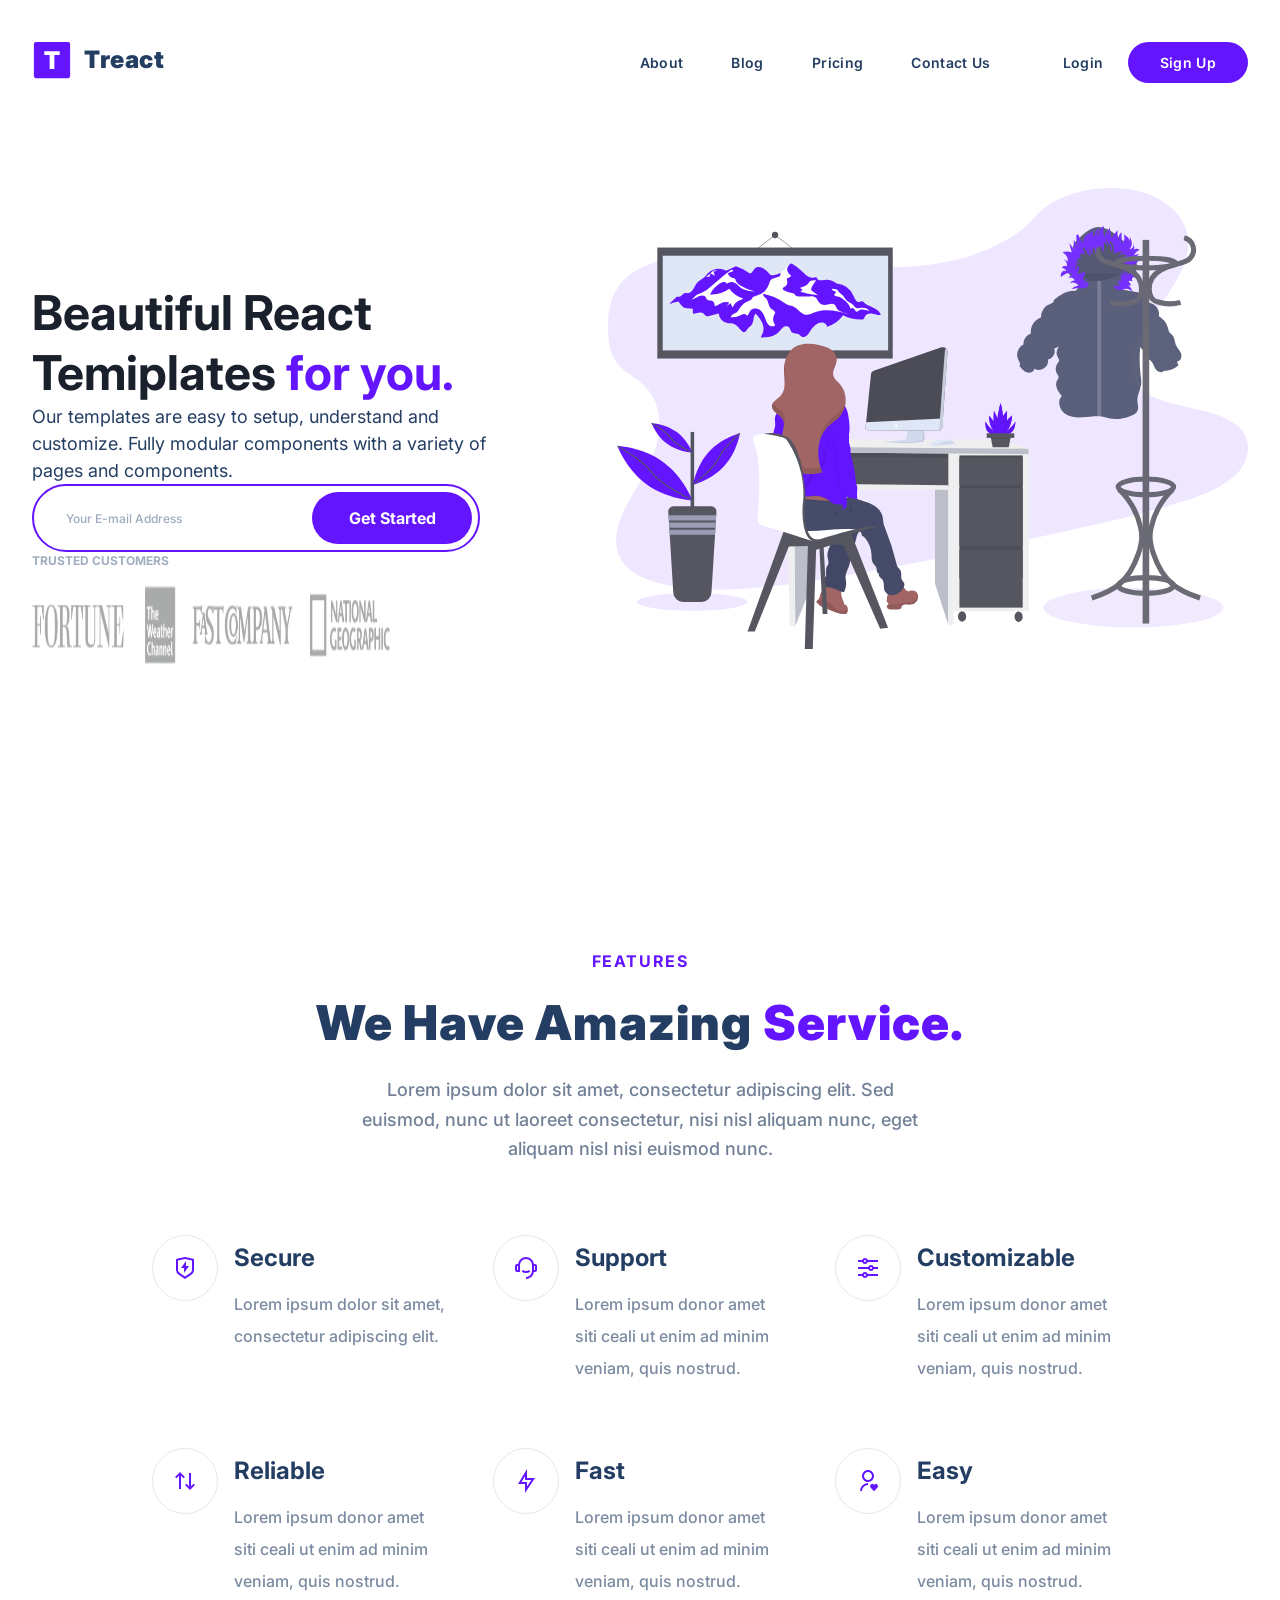
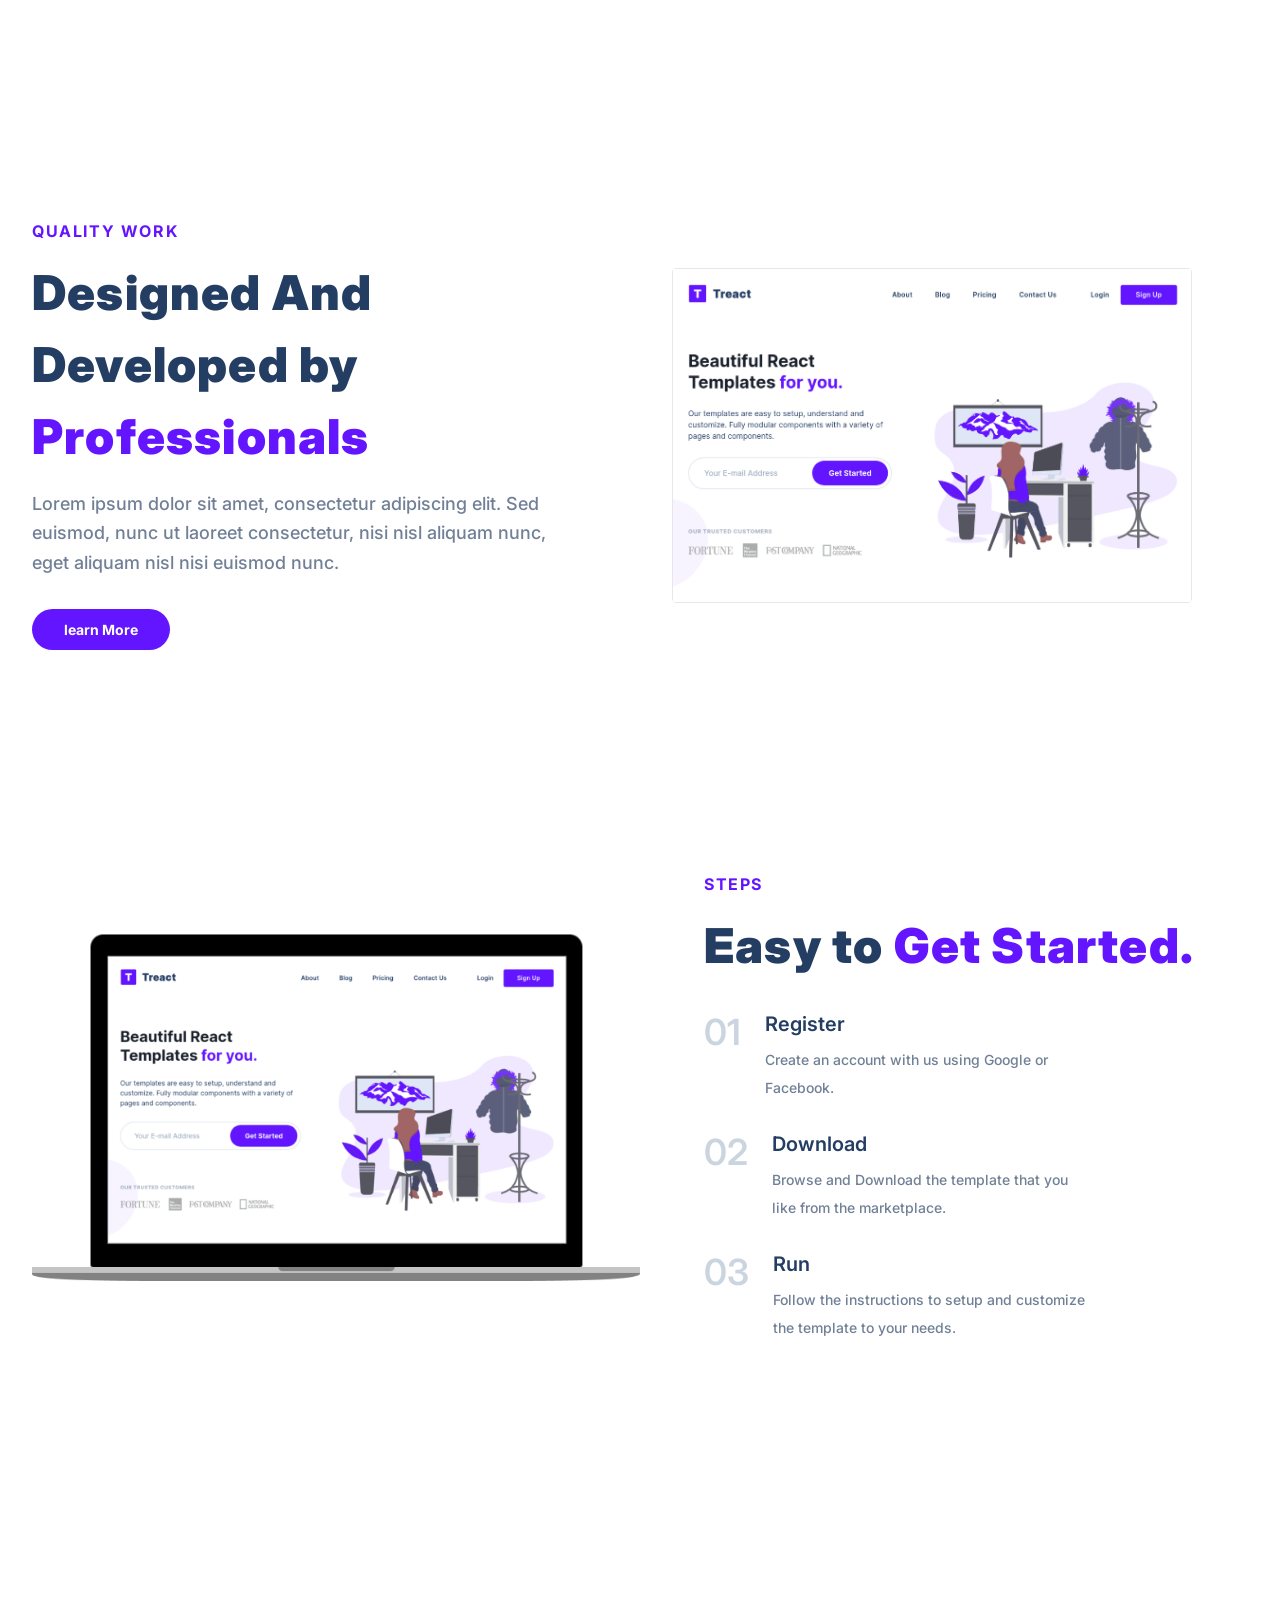
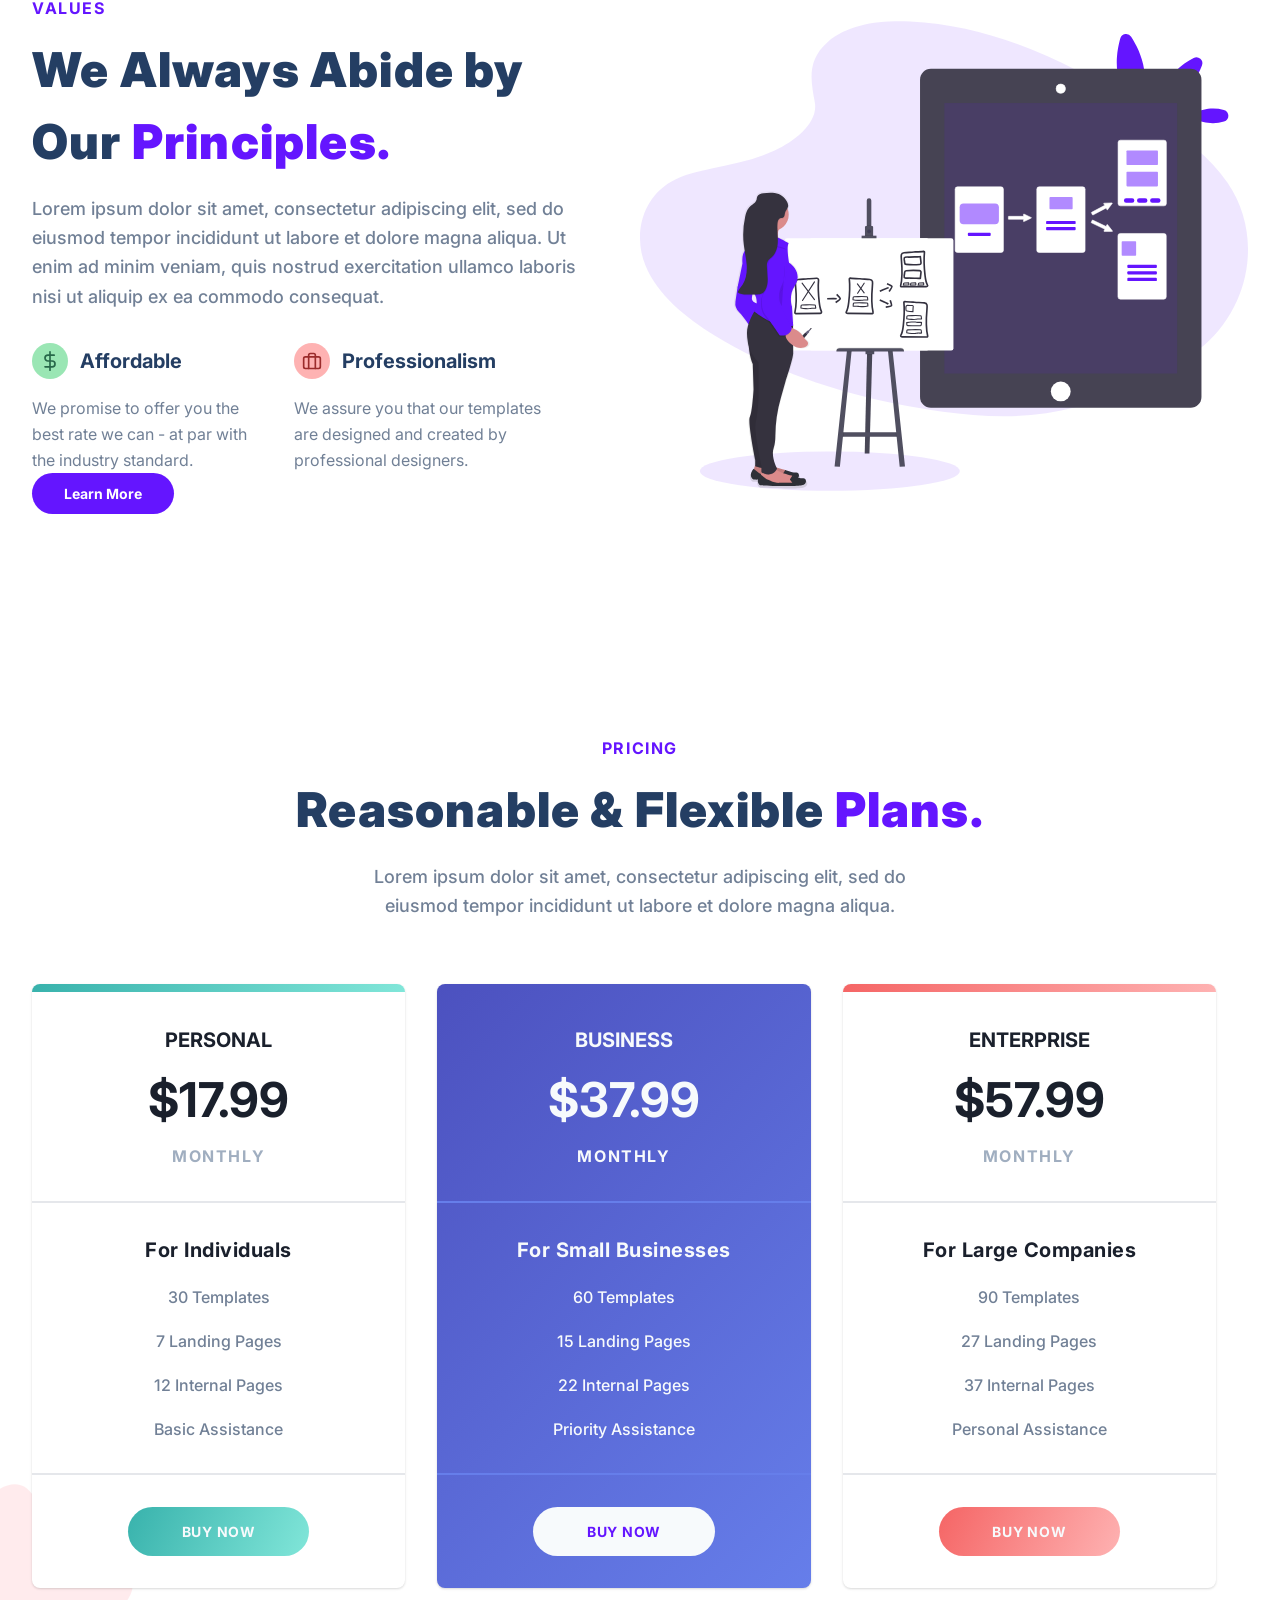
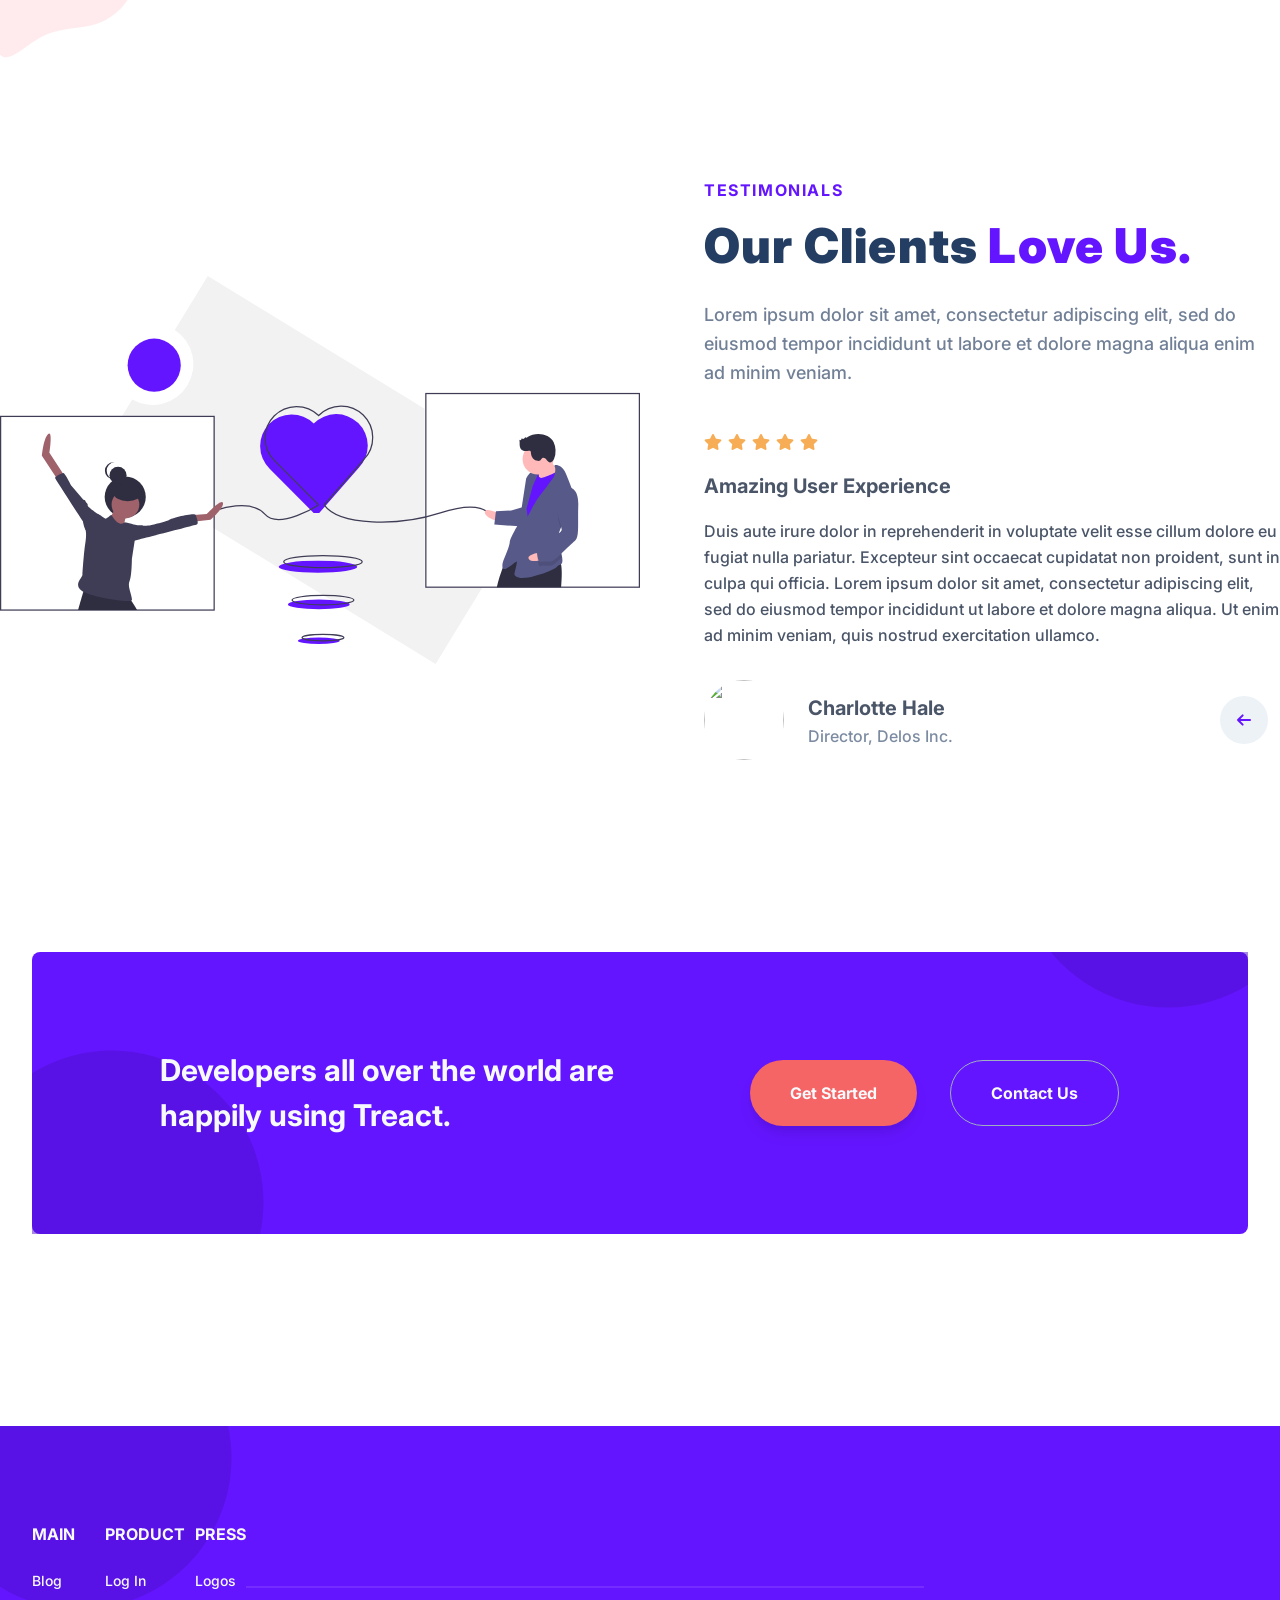
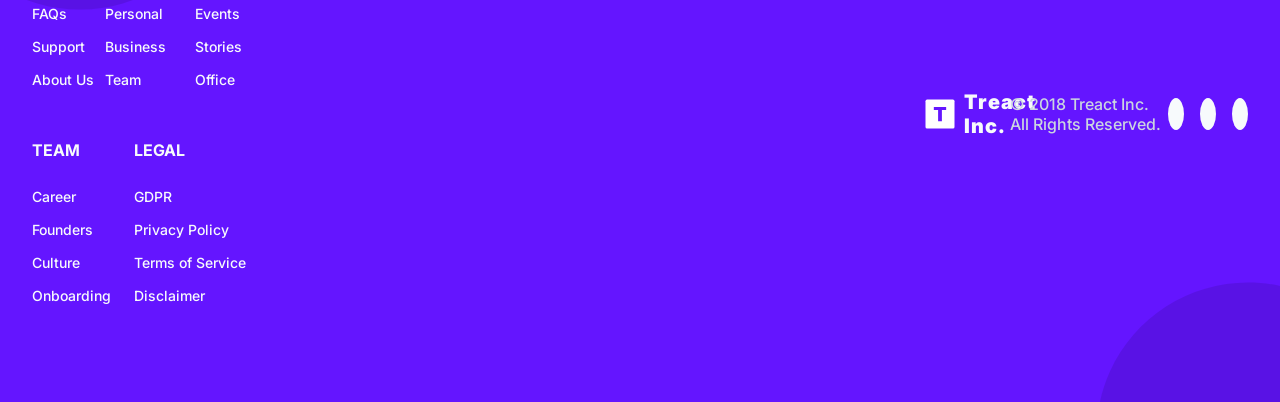
==== commit d357af2b: "feat: initial commit" ====
--- a/index.html
+++ b/index.html
@@ -551,9 +551,5 @@
         </div>
       </div>
     </footer>
-    <div id="wave-ai-assistant-main"></div>
-    <style>:host { all: initial important!; }</style><style>*,:before,:after{box-sizing:border-box;border-width:0;border-style:solid;border-color:#e5e7eb}:before,:after{--tw-content: ""}html{line-height:1.5;-webkit-text-size-adjust:100%;-moz-tab-size:4;-o-tab-size:4;tab-size:4;font-family:Inter,ui-sans-serif,system-ui,-apple-system,BlinkMacSystemFont,Segoe UI,Roboto,Helvetica Neue,Arial,Noto Sans,sans-serif,"Apple Color Emoji","Segoe UI Emoji",Segoe UI Symbol,"Noto Color Emoji";font-feature-settings:normal;font-variation-settings:normal}body{margin:0;line-height:inherit}hr{height:0;color:inherit;border-top-width:1px}abbr:where([title]){-webkit-text-decoration:underline dotted;text-decoration:underline dotted}h1,h2,h3,h4,h5,h6{font-size:inherit;font-weight:inherit}a{color:inherit;text-decoration:inherit}b,strong{font-weight:bolder}code,kbd,samp,pre{font-family:ui-monospace,SFMono-Regular,Menlo,Monaco,Consolas,Liberation Mono,Courier New,monospace;font-size:1em}small{font-size:80%}sub,sup{font-size:75%;line-height:0;position:relative;vertical-align:baseline}sub{bottom:-.25em}sup{top:-.5em}table{text-indent:0;border-color:inherit;border-collapse:collapse}button,input,optgroup,select,textarea{font-family:inherit;font-feature-settings:inherit;font-variation-settings:inherit;font-size:100%;font-weight:inherit;line-height:inherit;color:inherit;margin:0;padding:0}button,select{text-transform:none}button,[type=button],[type=reset],[type=submit]{-webkit-appearance:button;background-color:transparent;background-image:none}:-moz-focusring{outline:auto}:-moz-ui-invalid{box-shadow:none}progress{vertical-align:baseline}::-webkit-inner-spin-button,::-webkit-outer-spin-button{height:auto}[type=search]{-webkit-appearance:textfield;outline-offset:-2px}::-webkit-search-decoration{-webkit-appearance:none}::-webkit-file-upload-button{-webkit-appearance:button;font:inherit}summary{display:list-item}blockquote,dl,dd,h1,h2,h3,h4,h5,h6,hr,figure,p,pre{margin:0}fieldset{margin:0;padding:0}legend{padding:0}ol,ul,menu{list-style:none;margin:0;padding:0}dialog{padding:0}textarea{resize:vertical}input::-moz-placeholder,textarea::-moz-placeholder{opacity:1;color:#9ca3af}input::placeholder,textarea::placeholder{opacity:1;color:#9ca3af}button,[role=button]{cursor:pointer}:disabled{cursor:default}img,svg,video,canvas,audio,iframe,embed,object{display:block;vertical-align:middle}img,video{max-width:100%;height:auto}[hidden]{display:none}@supports (-moz-appearance:none){*{scrollbar-color:initial;scrollbar-width:initial}}:host{--background: 0 0% 100%;--foreground: 222.2 84% 4.9%;--muted: 210 40% 96.1%;--muted-foreground: 215.4 16.3% 46.9%;--popover: 0 0% 100%;--popover-foreground: 222.2 84% 4.9%;--card: 0 0% 100%;--card-foreground: 222.2 84% 4.9%;--border: 214.3 31.8% 91.4%;--input: 214.3 31.8% 91.4%;--primary: 222.2 47.4% 11.2%;--primary-foreground: 210 40% 98%;--secondary: 210 40% 96.1%;--secondary-foreground: 222.2 47.4% 11.2%;--accent: 210 40% 96.1%;--accent-foreground: 222.2 47.4% 11.2%;--destructive: 0 72.2% 50.6%;--destructive-foreground: 210 40% 98%;--ring: 222.2 84% 4.9%;--radius: .5rem}.dark{--background: 222.2 84% 4.9%;--foreground: 210 40% 98%;--muted: 217.2 32.6% 17.5%;--muted-foreground: 215 20.2% 65.1%;--popover: 222.2 84% 4.9%;--popover-foreground: 210 40% 98%;--card: 222.2 84% 4.9%;--card-foreground: 210 40% 98%;--border: 217.2 32.6% 17.5%;--input: 217.2 32.6% 17.5%;--primary: 210 40% 98%;--primary-foreground: 222.2 47.4% 11.2%;--secondary: 217.2 32.6% 17.5%;--secondary-foreground: 210 40% 98%;--accent: 217.2 32.6% 17.5%;--accent-foreground: 210 40% 98%;--destructive: 0 62.8% 30.6%;--destructive-foreground: 210 40% 98%;--ring: 212.7 26.8% 83.9%}*{--tw-border-opacity: 1;border-color:hsl(var(--border) / var(--tw-border-opacity))}body{--tw-bg-opacity: 1;background-color:hsl(var(--background) / var(--tw-bg-opacity));--tw-text-opacity: 1;color:hsl(var(--foreground) / var(--tw-text-opacity))}*,:before,:after{--tw-border-spacing-x: 0;--tw-border-spacing-y: 0;--tw-translate-x: 0;--tw-translate-y: 0;--tw-rotate: 0;--tw-skew-x: 0;--tw-skew-y: 0;--tw-scale-x: 1;--tw-scale-y: 1;--tw-pan-x: ;--tw-pan-y: ;--tw-pinch-zoom: ;--tw-scroll-snap-strictness: proximity;--tw-gradient-from-position: ;--tw-gradient-via-position: ;--tw-gradient-to-position: ;--tw-ordinal: ;--tw-slashed-zero: ;--tw-numeric-figure: ;--tw-numeric-spacing: ;--tw-numeric-fraction: ;--tw-ring-inset: ;--tw-ring-offset-width: 0px;--tw-ring-offset-color: #fff;--tw-ring-color: rgb(59 130 246 / .5);--tw-ring-offset-shadow: 0 0 #0000;--tw-ring-shadow: 0 0 #0000;--tw-shadow: 0 0 #0000;--tw-shadow-colored: 0 0 #0000;--tw-blur: ;--tw-brightness: ;--tw-contrast: ;--tw-grayscale: ;--tw-hue-rotate: ;--tw-invert: ;--tw-saturate: ;--tw-sepia: ;--tw-drop-shadow: ;--tw-backdrop-blur: ;--tw-backdrop-brightness: ;--tw-backdrop-contrast: ;--tw-backdrop-grayscale: ;--tw-backdrop-hue-rotate: ;--tw-backdrop-invert: ;--tw-backdrop-opacity: ;--tw-backdrop-saturate: ;--tw-backdrop-sepia: }::backdrop{--tw-border-spacing-x: 0;--tw-border-spacing-y: 0;--tw-translate-x: 0;--tw-translate-y: 0;--tw-rotate: 0;--tw-skew-x: 0;--tw-skew-y: 0;--tw-scale-x: 1;--tw-scale-y: 1;--tw-pan-x: ;--tw-pan-y: ;--tw-pinch-zoom: ;--tw-scroll-snap-strictness: proximity;--tw-gradient-from-position: ;--tw-gradient-via-position: ;--tw-gradient-to-position: ;--tw-ordinal: ;--tw-slashed-zero: ;--tw-numeric-figure: ;--tw-numeric-spacing: ;--tw-numeric-fraction: ;--tw-ring-inset: ;--tw-ring-offset-width: 0px;--tw-ring-offset-color: #fff;--tw-ring-color: rgb(59 130 246 / .5);--tw-ring-offset-shadow: 0 0 #0000;--tw-ring-shadow: 0 0 #0000;--tw-shadow: 0 0 #0000;--tw-shadow-colored: 0 0 #0000;--tw-blur: ;--tw-brightness: ;--tw-contrast: ;--tw-grayscale: ;--tw-hue-rotate: ;--tw-invert: ;--tw-saturate: ;--tw-sepia: ;--tw-drop-shadow: ;--tw-backdrop-blur: ;--tw-backdrop-brightness: ;--tw-backdrop-contrast: ;--tw-backdrop-grayscale: ;--tw-backdrop-hue-rotate: ;--tw-backdrop-invert: ;--tw-backdrop-opacity: ;--tw-backdrop-saturate: ;--tw-backdrop-sepia: }.container{width:100%;margin-right:auto;margin-left:auto;padding-right:2rem;padding-left:2rem}@media (min-width: 1400px){.container{max-width:1400px}}.absolute{position:absolute}.inset-\[unset\]{inset:unset}.z-\[2147483647\]{z-index:2147483647}.ml-\[8px\]{margin-left:8px}.inline{display:inline}.flex{display:flex}.\!hidden{display:none!important}.hidden{display:none}.w-\[270px\]{width:270px}.flex-row{flex-direction:row}.flex-col{flex-direction:column}.items-center{align-items:center}.justify-start{justify-content:flex-start}.rounded-md{border-radius:calc(var(--radius) - 2px)}.border{border-width:1px}.border-gray-100{--tw-border-opacity: 1;border-color:rgb(243 244 246 / var(--tw-border-opacity))}.bg-gray-50{--tw-bg-opacity: 1;background-color:rgb(249 250 251 / var(--tw-bg-opacity))}.bg-transparent{background-color:transparent}.p-\[16px\]{padding:16px}.p-\[8px\]{padding:8px}.pb-\[12px\]{padding-bottom:12px}.pl-\[8px\]{padding-left:8px}.text-\[12px\]{font-size:12px}.text-\[14px\]{font-size:14px}.font-normal{font-weight:400}.font-semibold{font-weight:600}.uppercase{text-transform:uppercase}.text-gray-400{--tw-text-opacity: 1;color:rgb(156 163 175 / var(--tw-text-opacity))}.text-gray-500{--tw-text-opacity: 1;color:rgb(107 114 128 / var(--tw-text-opacity))}.text-gray-700{--tw-text-opacity: 1;color:rgb(55 65 81 / var(--tw-text-opacity))}.shadow-md{--tw-shadow: 0 4px 6px -1px rgb(0 0 0 / .1), 0 2px 4px -2px rgb(0 0 0 / .1);--tw-shadow-colored: 0 4px 6px -1px var(--tw-shadow-color), 0 2px 4px -2px var(--tw-shadow-color);box-shadow:var(--tw-ring-offset-shadow, 0 0 #0000),var(--tw-ring-shadow, 0 0 #0000),var(--tw-shadow)}.hover\:bg-gray-100:hover{--tw-bg-opacity: 1;background-color:rgb(243 244 246 / var(--tw-bg-opacity))}
-</style><style>:host{font-family:Inter,system-ui,sans-serif}
-</style><link rel="stylesheet" href="https://fonts.googleapis.com/css2?family=Inter:ital,opsz,wght@0,14..32,100..900;1,14..32,100..900&amp;display=swap"><div><div class="absolute z-[2147483647] bg-transparent inset-[unset] p-[8px] w-[270px] hidden" popover="manual" style="top: 1815px; left: 730px;"><div class="bg-gray-50 rounded-md flex flex-col shadow-md p-[16px] border border-gray-100"><div class="uppercase text-gray-400 text-[12px] font-semibold pb-[12px] pl-[8px]">Wave AI Assistant</div> <button class="flex flex-row items-center justify-start rounded-md hover:bg-gray-100 p-[8px]"><svg viewBox="0 0 24 24" width="1.2em" height="1.2em" class="text-[14px] text-gray-500"><path fill="none" stroke="currentColor" stroke-linecap="round" stroke-linejoin="round" stroke-width="2" d="M10 11h2v5m-2 0h4m-2.592-8.5h.01M21 12a9 9 0 1 1-18 0a9 9 0 0 1 18 0"></path></svg> <span class="text-[14px] text-gray-700 font-normal ml-[8px]">Tell me more about it</span></button> <button class="flex flex-row items-center justify-start rounded-md hover:bg-gray-100 p-[8px]"><svg viewBox="0 0 24 24" width="1.2em" height="1.2em" class="text-[14px] text-gray-500"><path fill="none" stroke="currentColor" stroke-linecap="round" stroke-linejoin="round" stroke-width="2" d="M5 19V4a1 1 0 0 1 1-1h12a1 1 0 0 1 1 1v13H7a2 2 0 0 0-2 2m0 0a2 2 0 0 0 2 2h12M9 3v14m7 0v4"></path></svg> <span class="text-[14px] text-gray-700 font-normal ml-[8px]">Show me related topics</span></button> <button class="flex flex-row items-center justify-start rounded-md hover:bg-gray-100 p-[8px]"><svg viewBox="0 0 24 24" width="1.2em" height="1.2em" class="text-[14px] text-gray-500"><path fill="none" stroke="currentColor" stroke-linecap="round" stroke-linejoin="round" stroke-width="2" d="M9 17h6l3 3v-3h2V9h-2M4 4h11v8H9l-3 3v-3H4z"></path></svg> <span class="text-[14px] text-gray-700 font-normal ml-[8px]">Start prompt with selection</span></button></div></div></div>
 </body>
 </html>
--- a/style.css
+++ b/style.css
@@ -65,6 +65,7 @@
 
 h1 {
   font-size: 48px;
+  font-weight: 700;
   color: #1a202c;
   line-height: 1.25;
 }
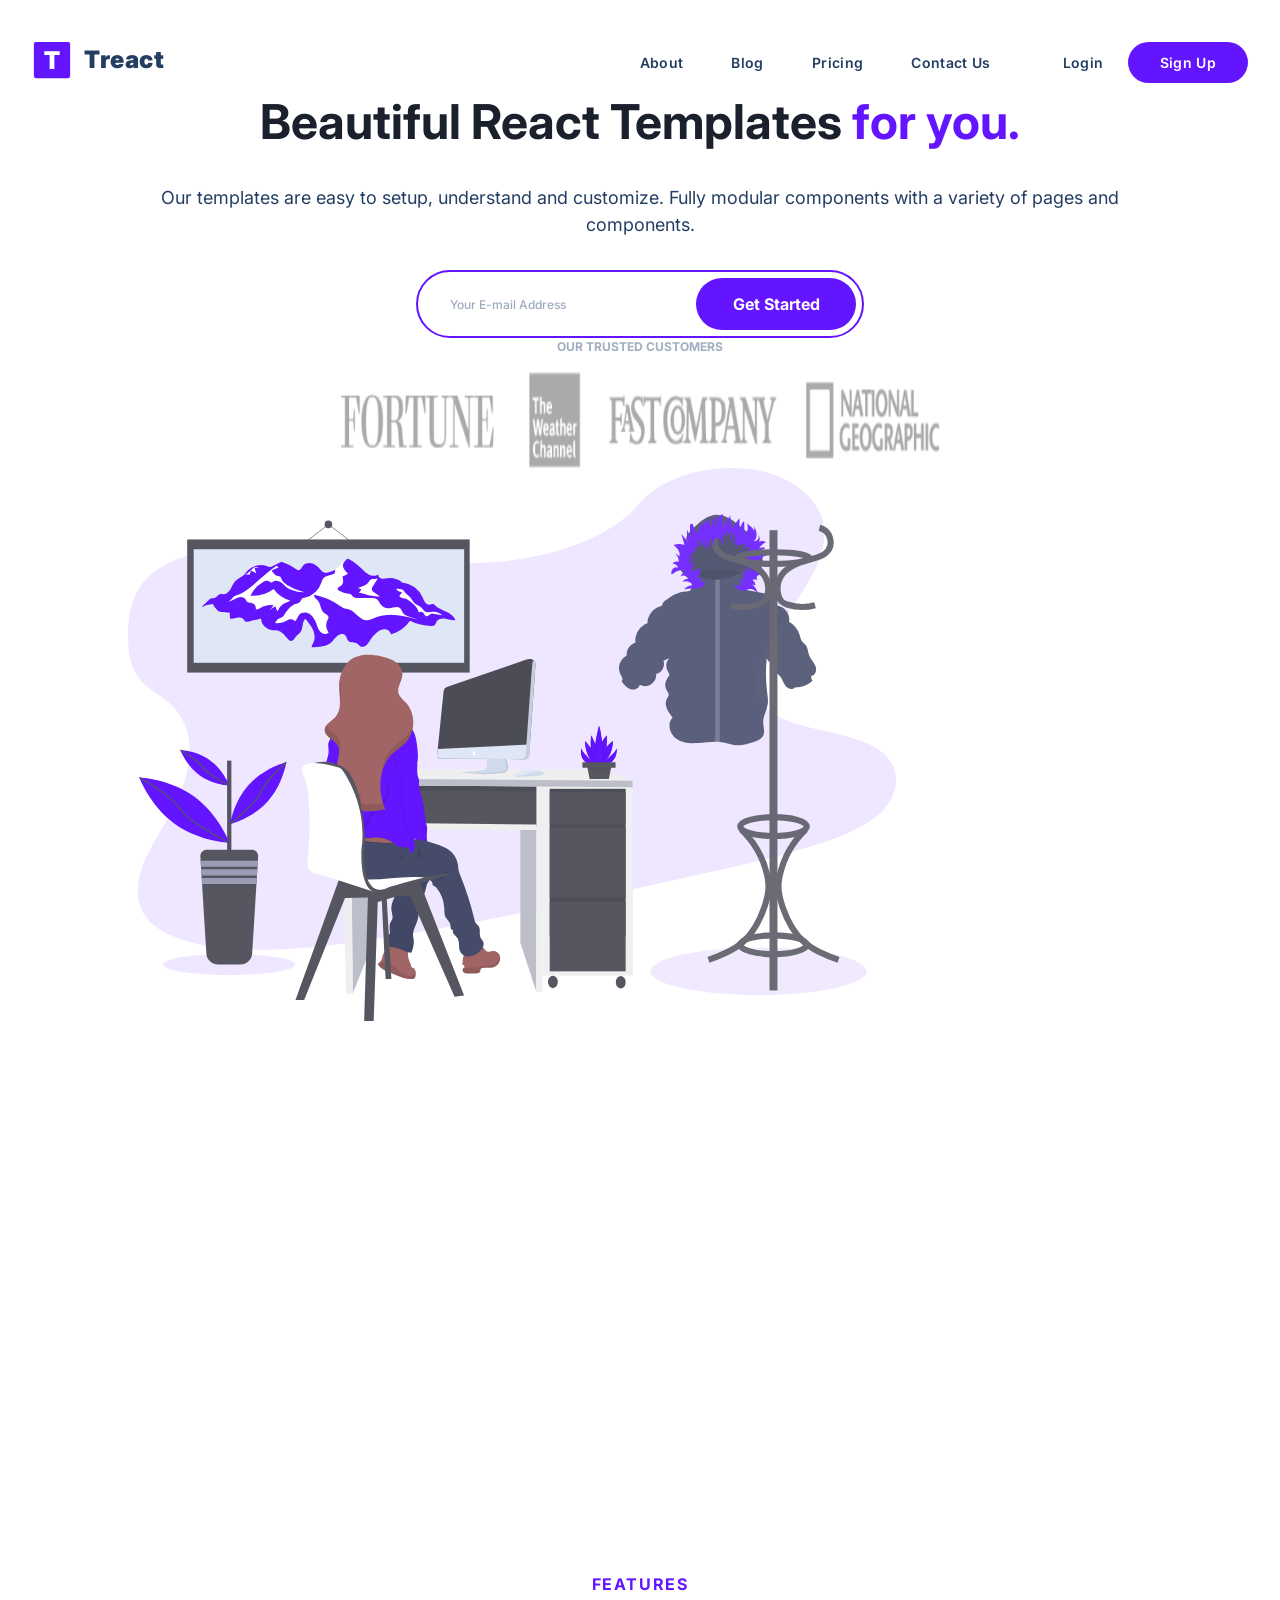
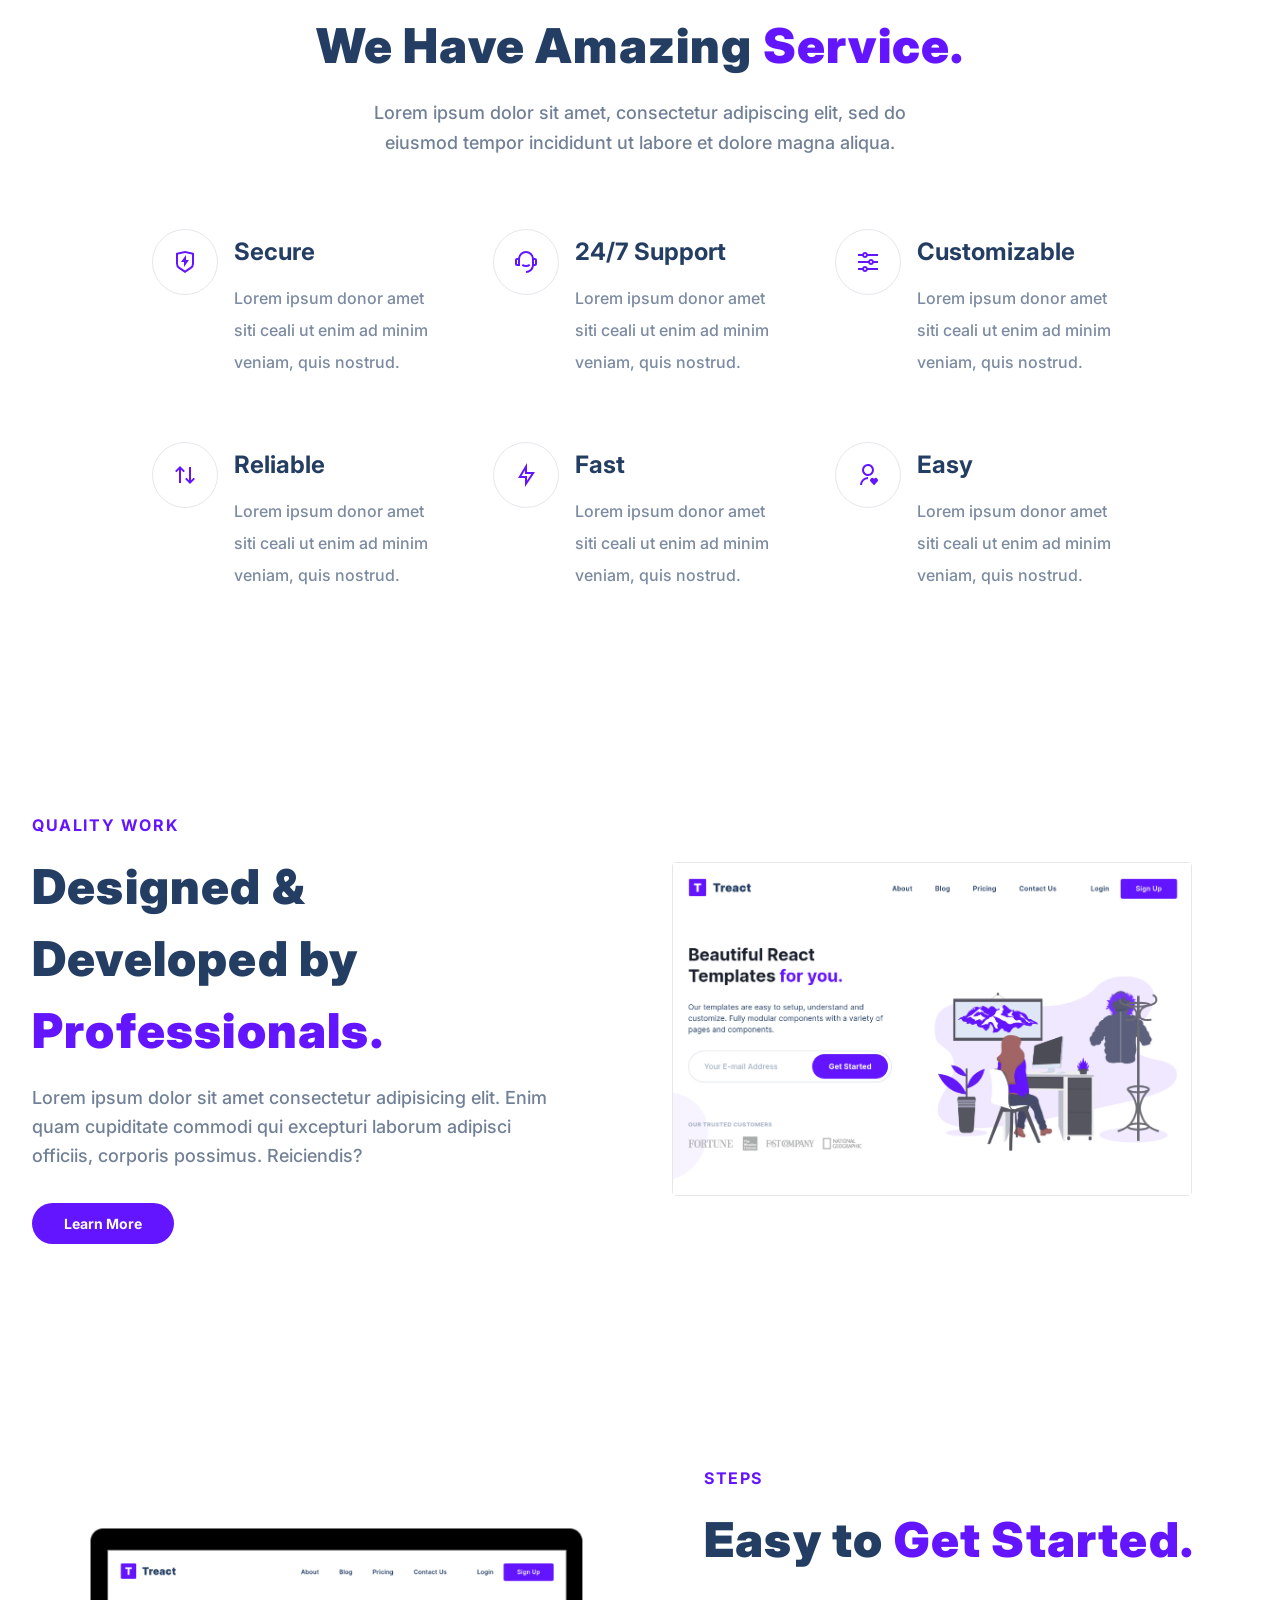
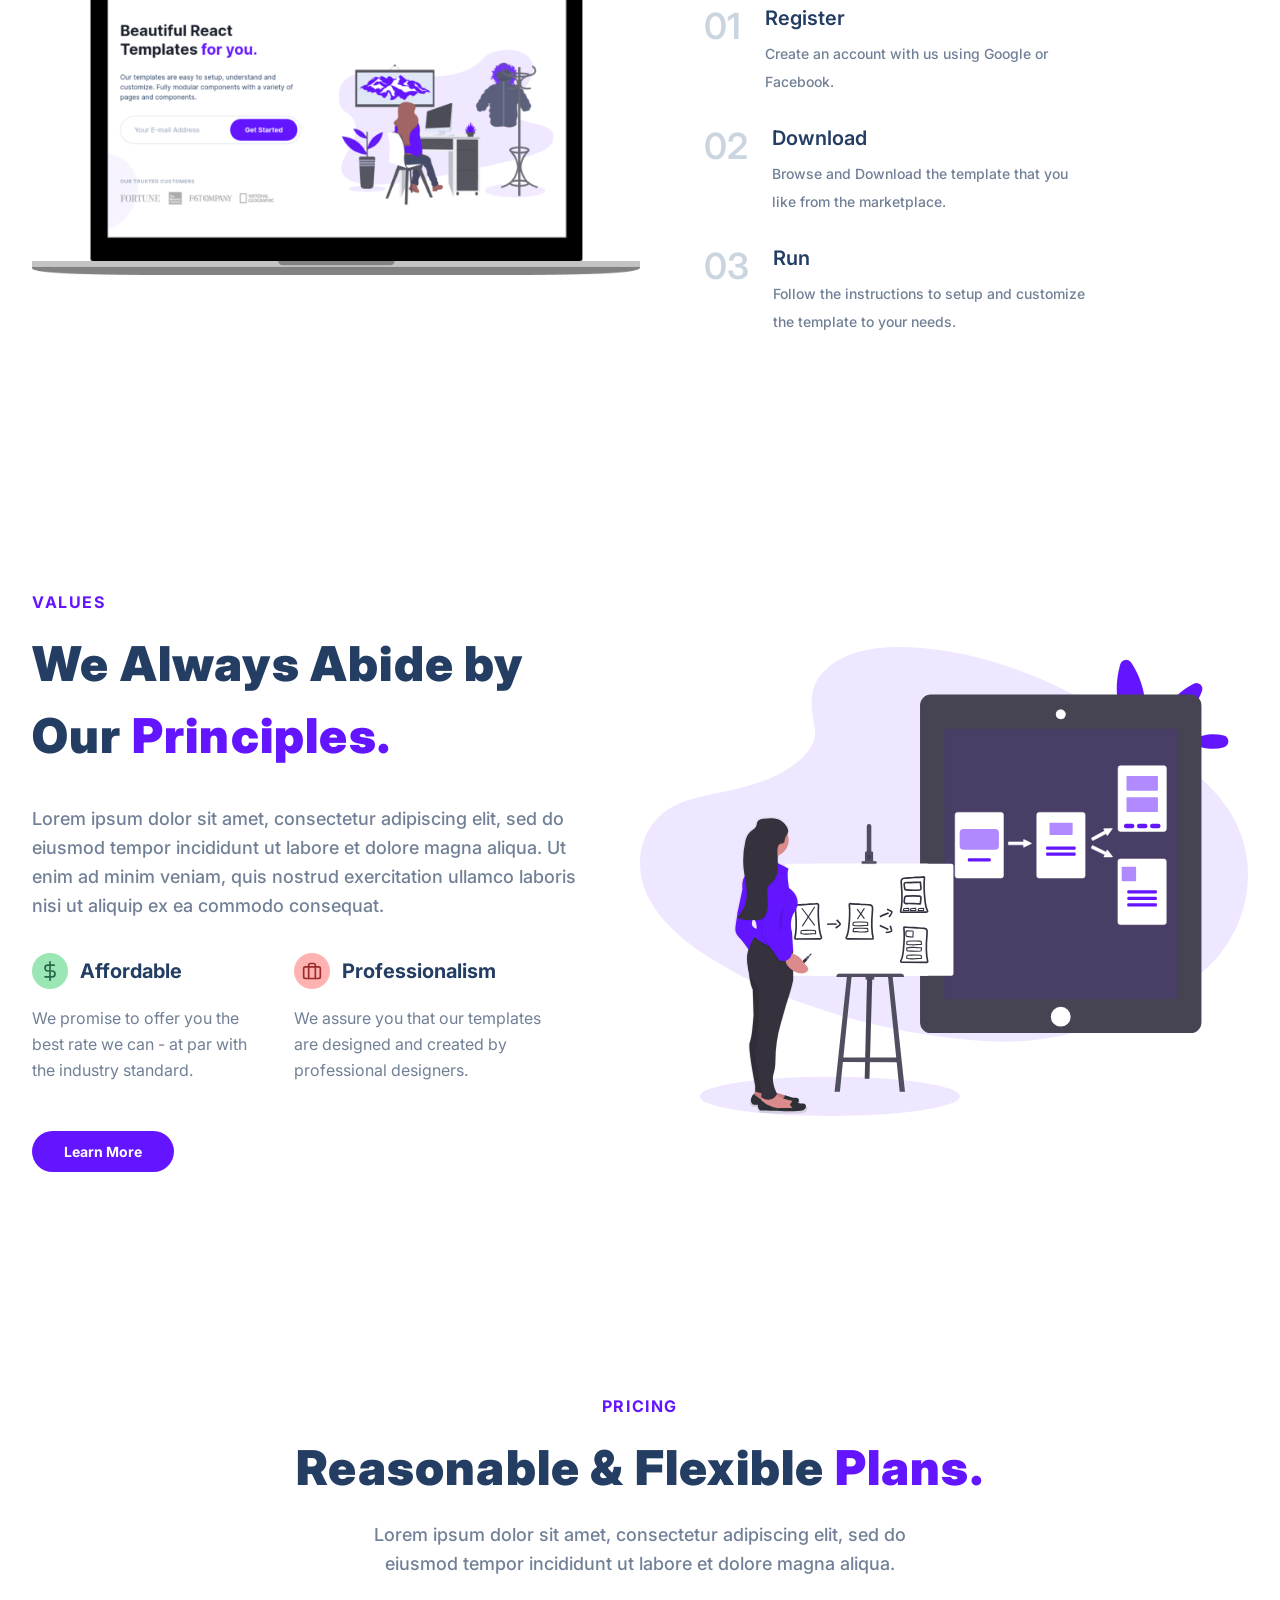
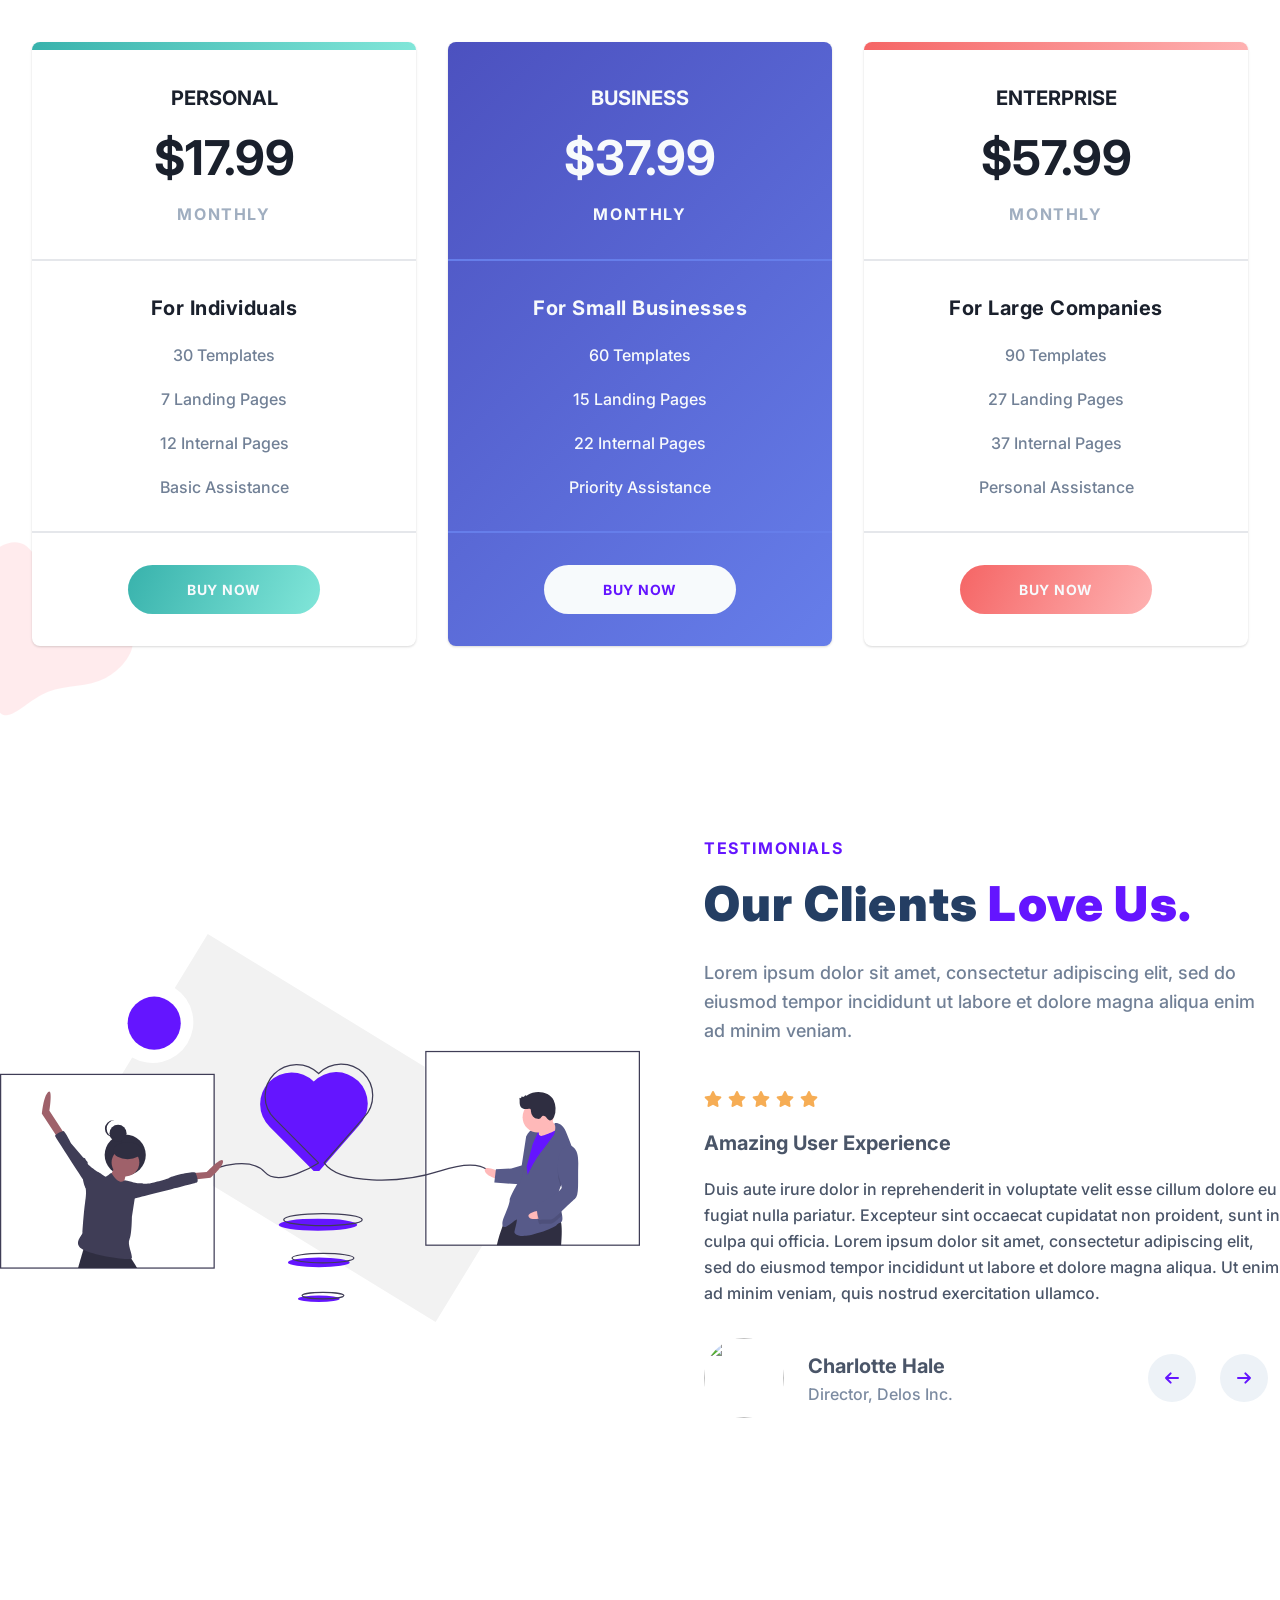
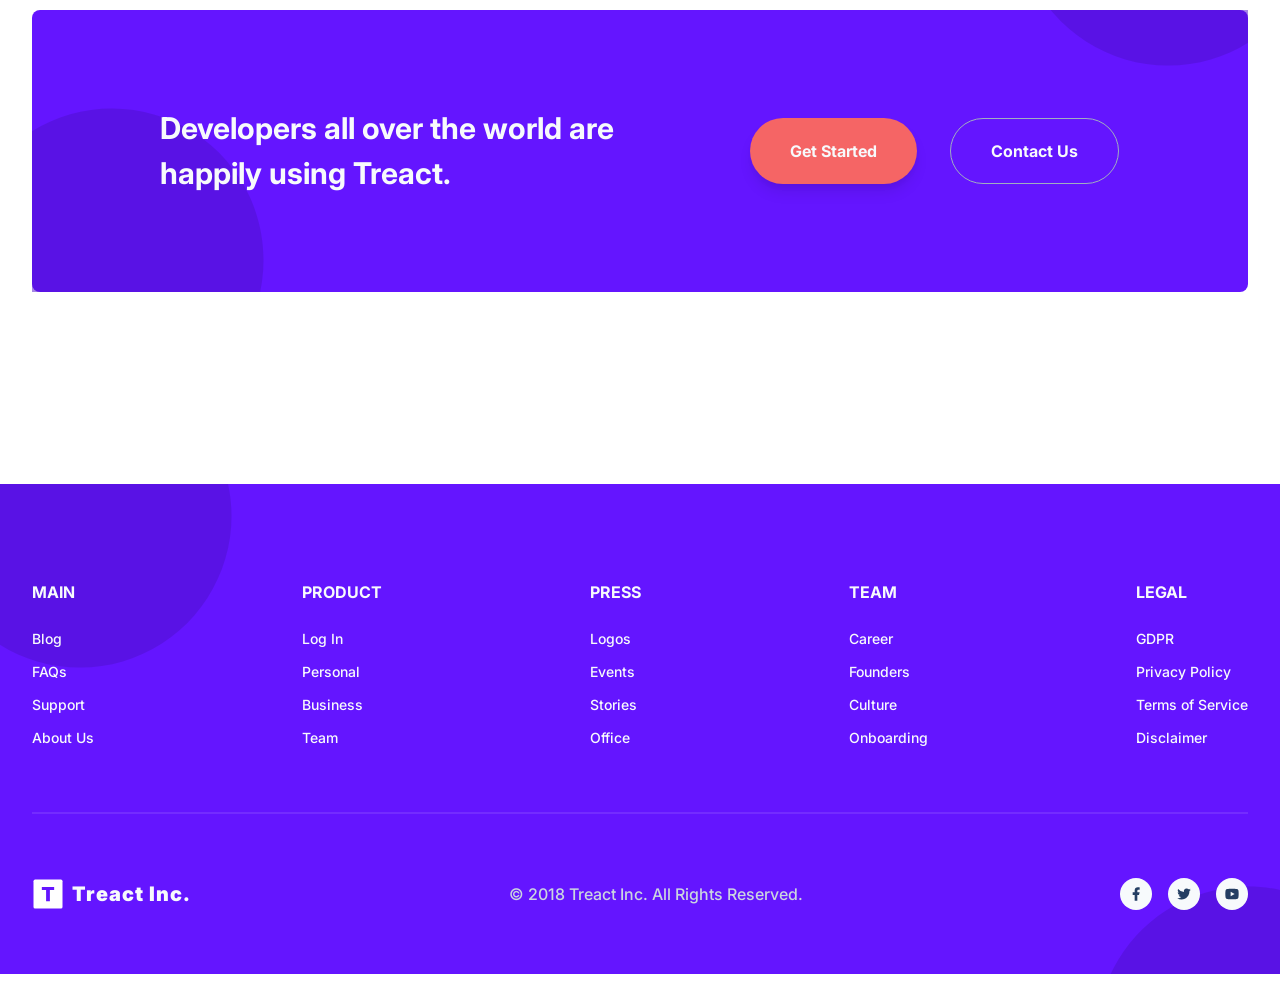
==== commit 49fbec44: "feat: simulate new features" ====
--- a/index.html
+++ b/index.html
@@ -33,7 +33,7 @@
                     <a href="#" class="nav__link login">Login</a>
                     <a href="#" class="nav__link nav__link--primary">Sign Up</a>
                 </div>
-                <button class="btn__menu" onclick="openMenu()">
+                <button class="btn__menu" onclick="openMenu()" aria-label="Open menu" aria-controls="mobile-menu" aria-expanded="false">
                     <svg xmlns="http://www.w3.org/2000/svg" width="24" height="24" viewBox="0 0 24 24" fill="none"
                         stroke="currentColor" stroke-width="2" stroke-linecap="round" stroke-linejoin="round"
                         class="btn__menu--svg">
@@ -44,8 +44,8 @@
                 </button>
             </div>
         </nav>
-        <div class="modal">
-            <button class="btn__menu btn__menu--close" onclick="closeMenu()">
+        <div class="modal" id="mobile-menu" aria-label="Mobile navigation" aria-hidden="true">
+            <button class="btn__menu btn__menu--close" onclick="closeMenu()" aria-label="Close menu">
                 <svg xmlns="http://www.w3.org/2000/svg" width="24" height="24" viewBox="0 0 24 24" fill="none"
                     stroke="currentColor" stroke-width="2" stroke-linecap="round" stroke-linejoin="round"
                     class="light___StyledCloseIcon-lj69nl-14 fASujC">
@@ -67,9 +67,9 @@
                 <div class="row">
                   <div class="header__description">
                     <h1>
-                        Beautiful React Temiplates <span class="purple">for you.</span>
+                        Beautiful React Templates <span class="purple">for you.</span>
                         </h1>
-                        <p class="header__descripton--para"> 
+                        <p class="header__description--para">
                             Our templates are easy to setup, understand and customize. Fully modular components with a variety of pages  and components.
                         </p>
                         <div class="header__email">
@@ -77,7 +77,7 @@
                          <button class="header__email--btn">Get Started</button>
                         </div>
                         <p class="header__customers--title">
-                            TRUSTED CUSTOMERS
+                            OUR TRUSTED CUSTOMERS
                         </p>
                         <img src="./assets/customers-logo-strip.680ac7c2e8ae28161d2c.png" alt="" class="header__customers">
                     </div>
@@ -101,7 +101,7 @@
                     <span class="purple">Service.</span> 
                    </h2>
                    <div class="section__para">
-                    Lorem ipsum dolor sit amet, consectetur adipiscing elit. Sed euismod, nunc ut laoreet consectetur, nisi nisl aliquam nunc, eget aliquam nisl nisi euismod nunc.  
+                    Lorem ipsum dolor sit amet, consectetur adipiscing elit, sed do eiusmod tempor incididunt ut labore et dolore magna aliqua.
                 </div>
                    <div class="features">
                     <div class="feature">
@@ -112,7 +112,7 @@
                             <div class="feature__text">
                                 <h2 class="feature__title">Secure</h2>
                                 <p class="feature__para">
-                                    Lorem ipsum dolor sit amet, consectetur adipiscing elit.
+                                    Lorem ipsum donor amet siti ceali ut enim ad minim veniam, quis nostrud.
                                 </p>
                             </div>
                         </div>
@@ -123,7 +123,7 @@
                                 <img src="./assets/support-icon.f9253ffa8cb6ffde5bbaa05eb5136375.svg" class="feature__img" alt="Support icon">
                             </figure>
                             <div class="feature__text">
-                                <h2 class="feature__title">Support</h2>
+                                <h2 class="feature__title">24/7 Support</h2>
                                 <p class="feature__para">
                                     Lorem ipsum donor amet siti ceali ut enim ad minim veniam, quis nostrud.
                                 </p>
@@ -192,12 +192,12 @@
                     <div class="quality__description">
                         <h4 class="section__tag">QUALITY WORK</h4>
                         <h2 class="section__title">
-                            Designed And Developed by <span class="purple">Professionals</span>
+                            Designed &amp; Developed by <span class="purple">Professionals.</span>
                         </h2>
                         <p class="section__para">
-                            Lorem ipsum dolor sit amet, consectetur adipiscing elit. Sed euismod, nunc ut laoreet consectetur, nisi nisl aliquam nunc, eget aliquam nisl nisi euismod nunc.
+                            Lorem ipsum dolor sit amet consectetur adipisicing elit. Enim quam cupiditate commodi qui excepturi laborum adipisci officiis, corporis possimus. Reiciendis?
                         </p>
-                        <button class="btn">learn More</button>
+                        <button class="btn">Learn More</button>
                     </div>
                     <figure class="quality__img--wrapper">
                         <img src="assets/hero-screenshot-1.40a097b525c2f8c9808e.png" alt="" class="quality__img">
@@ -266,7 +266,7 @@
                 </div>
             </div>
         </section>
-        <section id="Values">
+        <section id="values">
             <div class="container">
                 <div class="row">
                     <div class="values__description">
@@ -433,9 +433,14 @@
                     </div>
                   </div>
                   <div class="testimonial__buttons">
-                    <button class="testimonial__button">
+                    <button class="testimonial__button" aria-label="Previous testimonial">
                       <svg fill="none" stroke="rgb(100,21,255)" stroke-linecap="round" stroke-linejoin="round" stroke-width="3" viewBox="0 0 24 24">
                         <path d="M10 19l-7-7m0 0l7-7m-7 7h18"></path>
+                      </svg>
+                    </button>
+                    <button class="testimonial__button" aria-label="Next testimonial">
+                      <svg fill="none" stroke="rgb(100,21,255)" stroke-linecap="round" stroke-linejoin="round" stroke-width="3" viewBox="0 0 24 24">
+                        <path d="M14 5l7 7m0 0l-7 7m7-7H3"></path>
                       </svg>
                     </button>
                   </div>
--- a/style.css
+++ b/style.css
@@ -10,6 +10,7 @@
 
 html {
   scroll-behavior: smooth;
+  overflow-x: clip;
 }
 
 body {
@@ -344,12 +345,15 @@
 
 header .row {
   display: flex;
-  align-items: center;
-  justify-content: space-between;
+  flex-direction: column;
+  align-items: center;
+  text-align: center;
 }
 
 .header__description {
-  width: 40%;
+  width: 100%;
+  max-width: 1024px;
+  margin: 0 auto;
 }
 
 .header__description--para {
@@ -359,6 +363,7 @@
 .header__email {
   width: 100%;
   max-width: 448px;
+  margin: 0 auto;
   height: 68px;
   position: relative;
   display: flex;
@@ -426,16 +431,22 @@
 
 .header__customers {
   margin-top: 16px;
-  padding-right: 128px;
+  margin-left: auto;
+  margin-right: auto;
+  padding-right: 0;
   opacity: 0.5;
   display: block;
-  width: min(100%, 500px);
+  width: min(100%, 600px);
   height: auto;
   aspect-ratio: 6.25;
 }
 
 header {
   position: relative;
+}
+
+header .container {
+  padding-top: 0;
 }
 
 .header__blob {
@@ -449,8 +460,9 @@
 }
 
 .header__img--wrapper {
-  width: min(100%, 640px);
+  width: min(100%, 1024px);
   aspect-ratio: 1.12;
+  margin: 0 auto;
 }
 
 .header__img {
@@ -797,14 +809,16 @@
   position: relative;
   margin-top: 4rem;
   display: flex;
+  flex: 1 1 0;
   width: 100%;
   max-width: 24rem;
+  min-width: 0;
   flex-direction: column;
   border-radius: 0.5rem;
   background-color: rgb(255 255 255);
   padding-left: 2rem;
   padding-right: 2rem;
-  margin-right: 2rem;
+  margin-right: 0;
   padding-top: 0.5rem;
   text-align: center;
   color: rgb(26 32 44);
@@ -991,6 +1005,7 @@
   flex-direction: row;
   width: 100%;
   justify-content: space-between;
+  gap: 2rem;
 }
 
 
@@ -1267,7 +1282,11 @@
   position: relative;
   overflow: hidden;
 }
+.footer__row {
+  flex-direction: column;
+}
 .footer__columns {
+  width: 100%;
   margin-top: -48px;
   display: flex;
   justify-content: space-between;
@@ -1391,11 +1410,149 @@
 
 */
 
+@media (max-width: 1024px) {
+  .nav__links {
+    display: none;
+  }
+
+  .btn__menu {
+    display: flex;
+    align-items: center;
+    justify-content: center;
+    padding: 8px;
+  }
+
+  .feature {
+    width: 50%;
+  }
+
+  .plans {
+    flex-wrap: wrap;
+    justify-content: center;
+  }
+
+  #pricing .plan {
+    flex: 1 1 320px;
+  }
+
+  footer {
+    padding: 80px 32px;
+  }
+}
+
+@media (max-width: 800px) {
+  .feature {
+    width: 100%;
+  }
+
+  .plans {
+    flex-direction: column;
+    align-items: center;
+    gap: 0;
+  }
+
+  #pricing .plan {
+    flex: 0 1 384px;
+    margin-top: 24px;
+  }
+
+  #quality .row,
+  #steps .row,
+  #values .row,
+  #testimonials .row {
+    flex-direction: column;
+    gap: 40px;
+  }
+
+  .quality__description {
+    width: 100%;
+    max-width: 640px;
+    margin-right: 0;
+  }
+
+  .quality__img--wrapper {
+    width: 100%;
+    max-width: 768px;
+    margin: 0 auto;
+  }
+
+  .steps__img--wrapper,
+  .steps__description {
+    width: 100%;
+  }
+
+  .steps__img--wrapper {
+    max-width: 768px;
+    margin: 0 auto;
+  }
+
+  .steps__description {
+    padding: 0;
+  }
+
+  .values__description,
+  .values__img {
+    width: 100%;
+  }
+
+  .values__description {
+    padding: 0;
+  }
+
+  .values__img {
+    max-width: 640px;
+    margin: 0 auto;
+  }
+
+  .values__list {
+    flex-direction: column;
+  }
+
+  .value {
+    flex: initial;
+    margin-right: 0;
+  }
+
+  .testimonials__img,
+  .testimonials__description {
+    width: 100%;
+  }
+
+  .testimonials__img {
+    max-width: 560px;
+    margin: 0 auto;
+  }
+
+  .testimonials__description {
+    max-width: 720px;
+    padding: 0 16px;
+  }
+
+  .start__row {
+    flex-direction: column;
+    gap: 24px;
+    text-align: center;
+  }
+
+  .start__title,
+  .start__buttons {
+    width: 100%;
+  }
+
+  .start__buttons {
+    justify-content: center;
+  }
+}
+
 @media (max-width: 640px) {
   .section__title {
     line-height: 1.25;
   }
   
+  h1 {
+    font-size: 36px;
+  }
+
   .container {
     padding: 80px 0;
   }
@@ -1430,6 +1587,10 @@
     letter-spacing: 0.05em;
   }
 
+  .feature {
+    width: 100%;
+  }
+
   .section__title {
     font-size: 30px;
   }
@@ -1478,6 +1639,10 @@
 
   .plan__bottom {
     padding: 2rem 1rem;
+  }
+
+  #pricing .plan {
+    flex-basis: 100%;
   }
 
   .testimonial__para {
@@ -1549,6 +1714,16 @@
     align-items: center;
   }
 
+  .footer__bottom {
+    flex-direction: column;
+    gap: 24px;
+    text-align: center;
+  }
+
+  .footer__socials {
+    margin-left: 0;
+  }
+
   .footer__copyright {
     font-size: 14px;
     text-align: center;
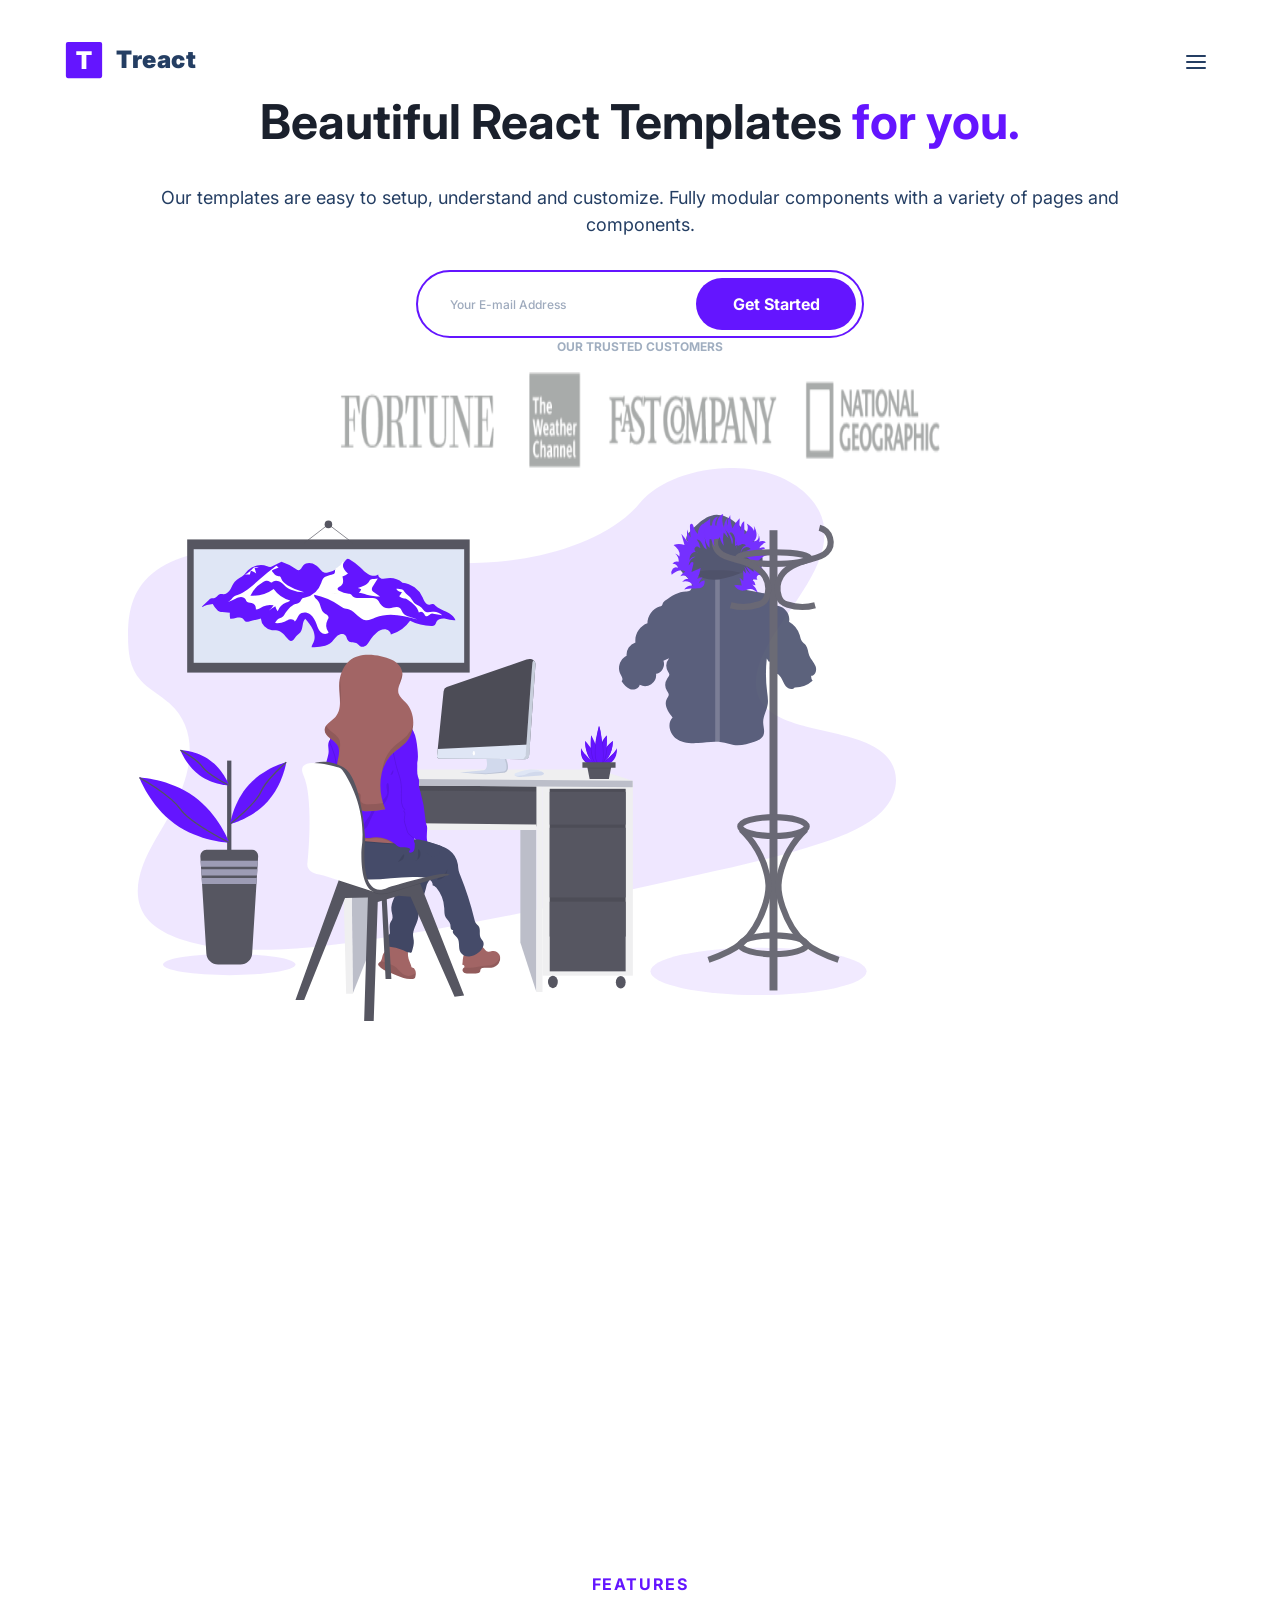
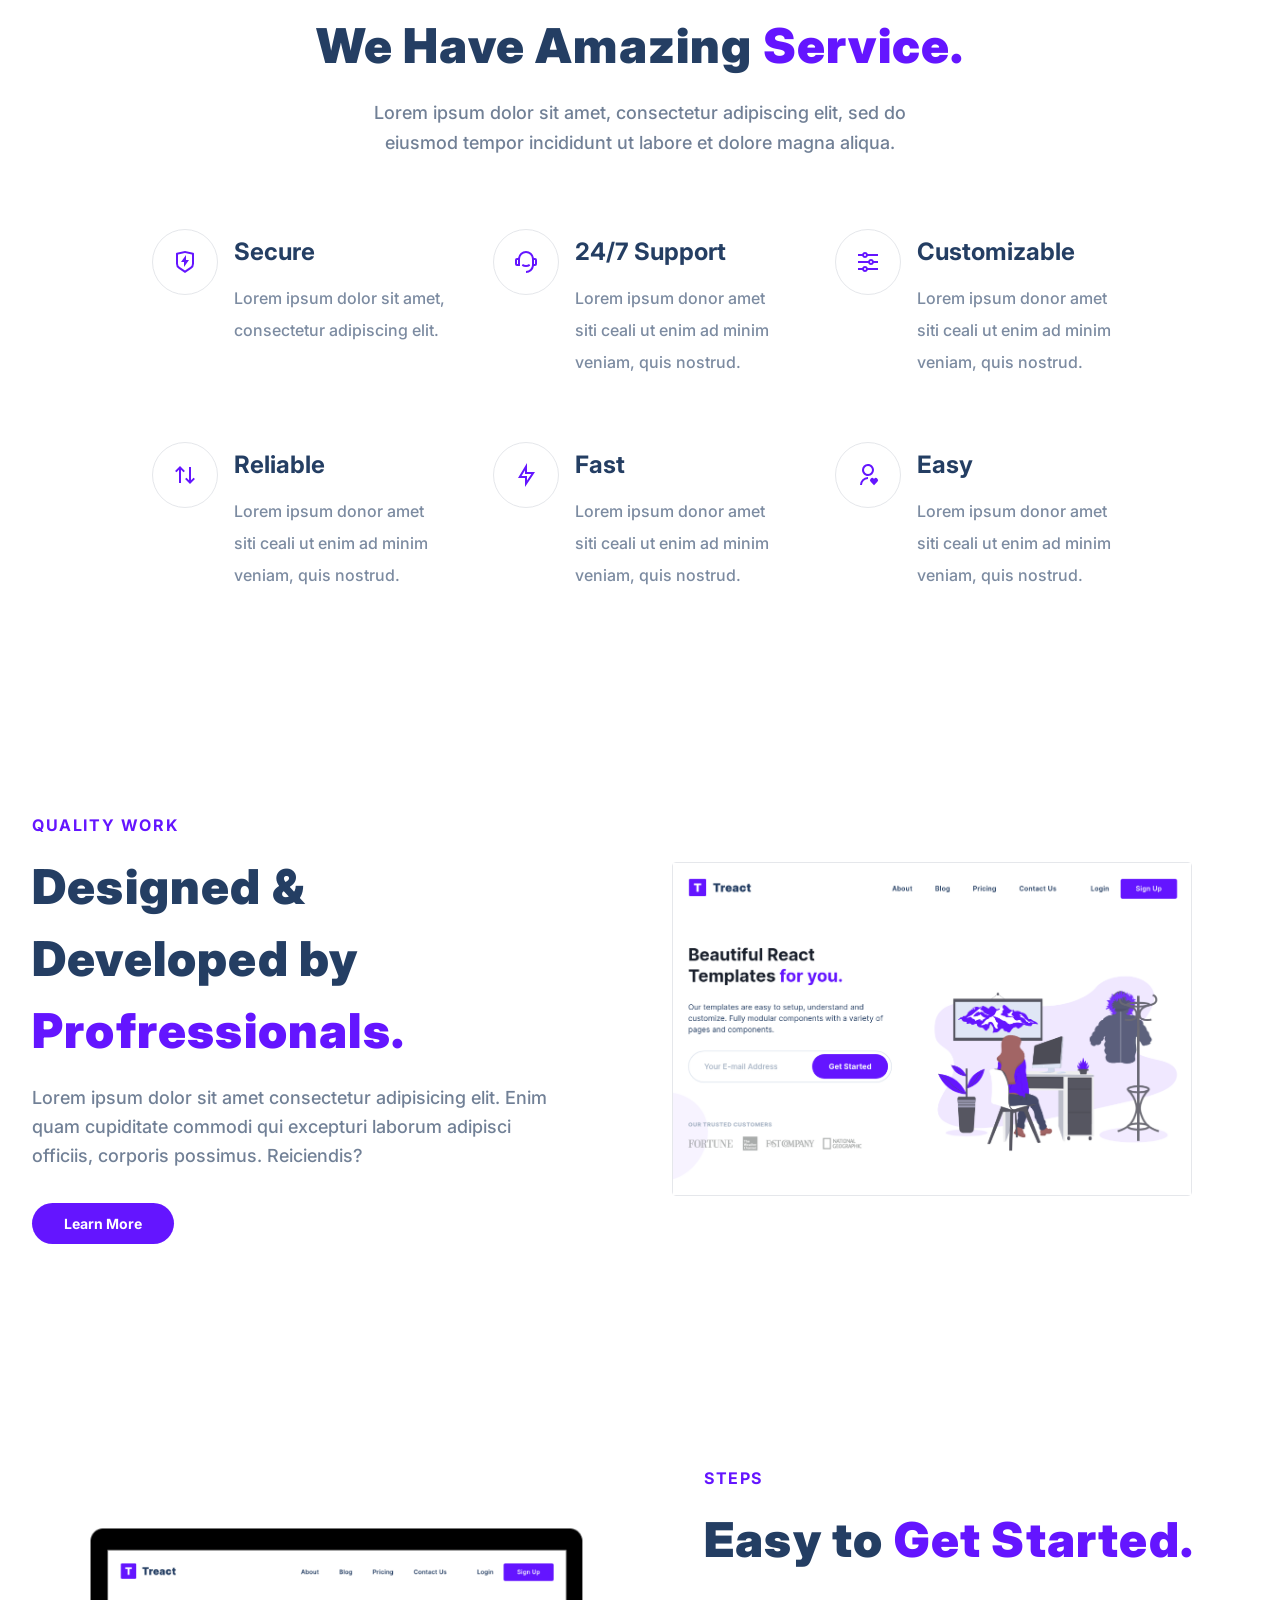
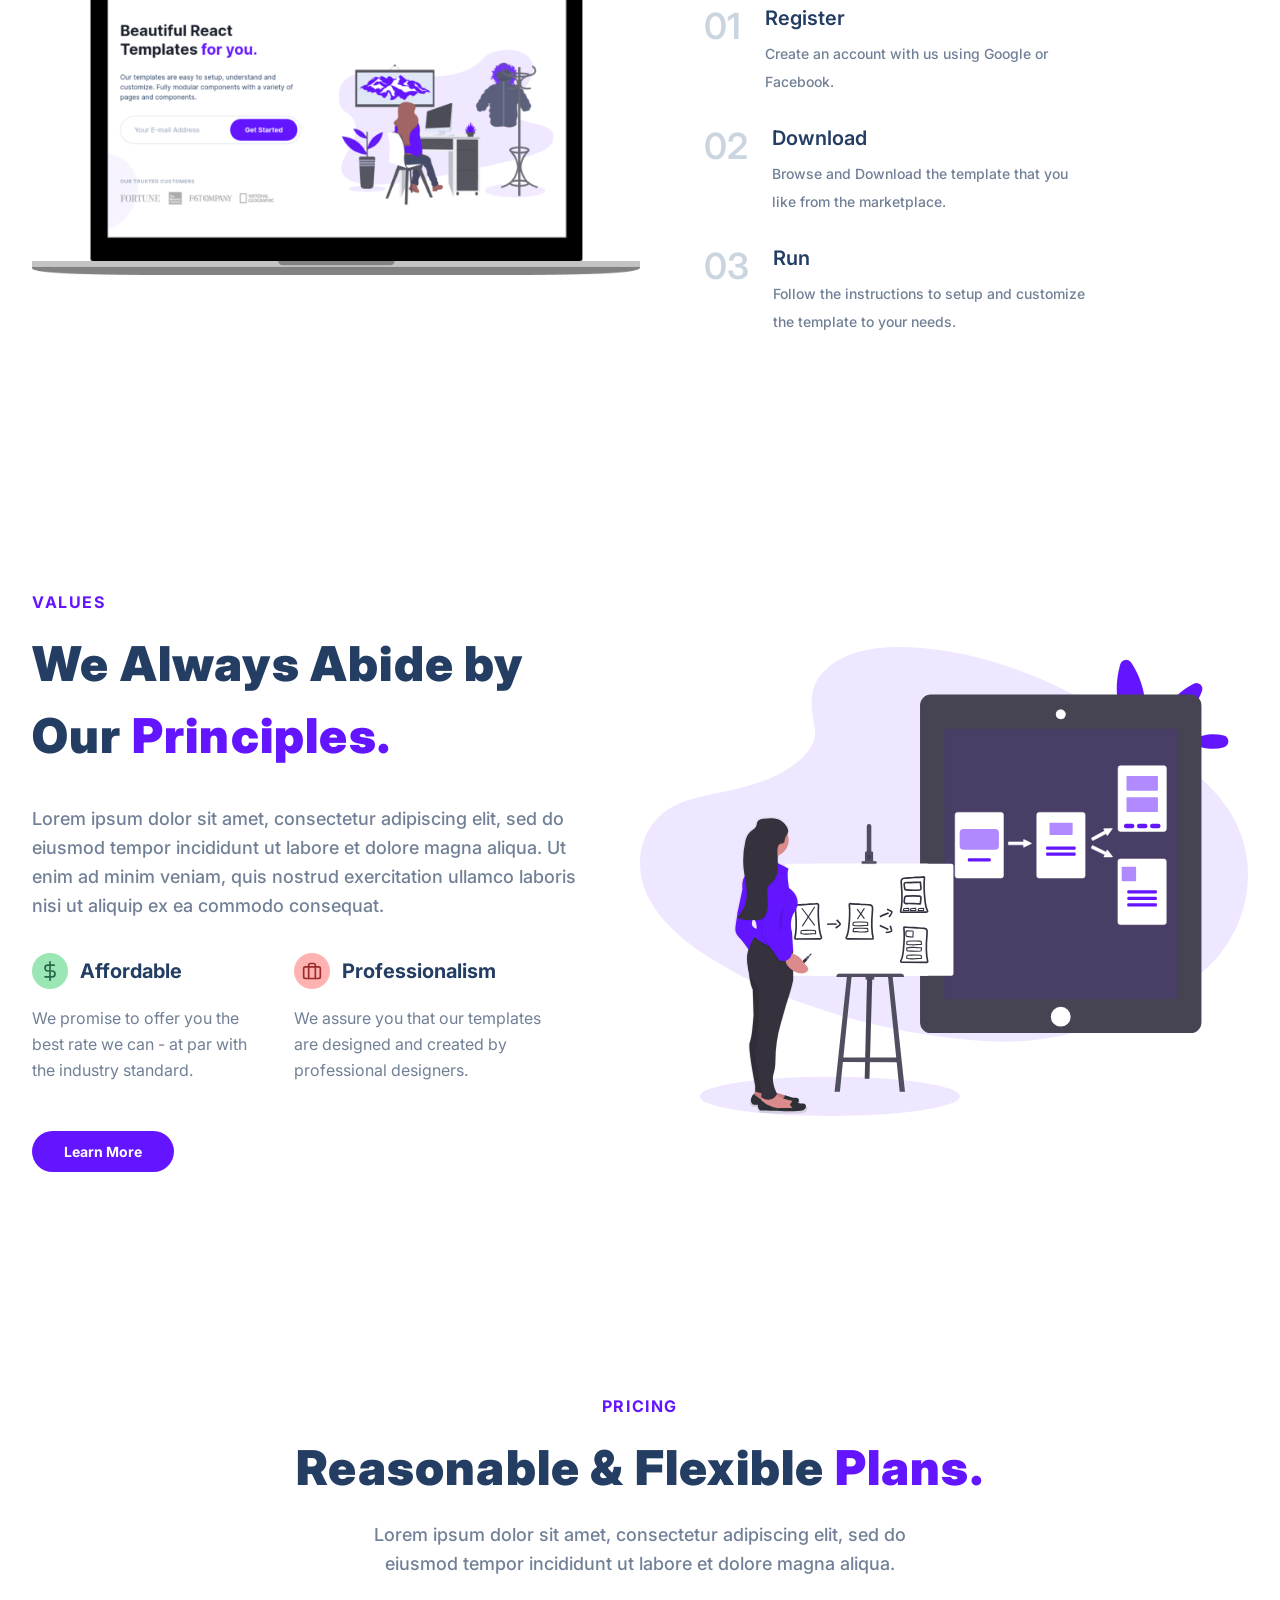
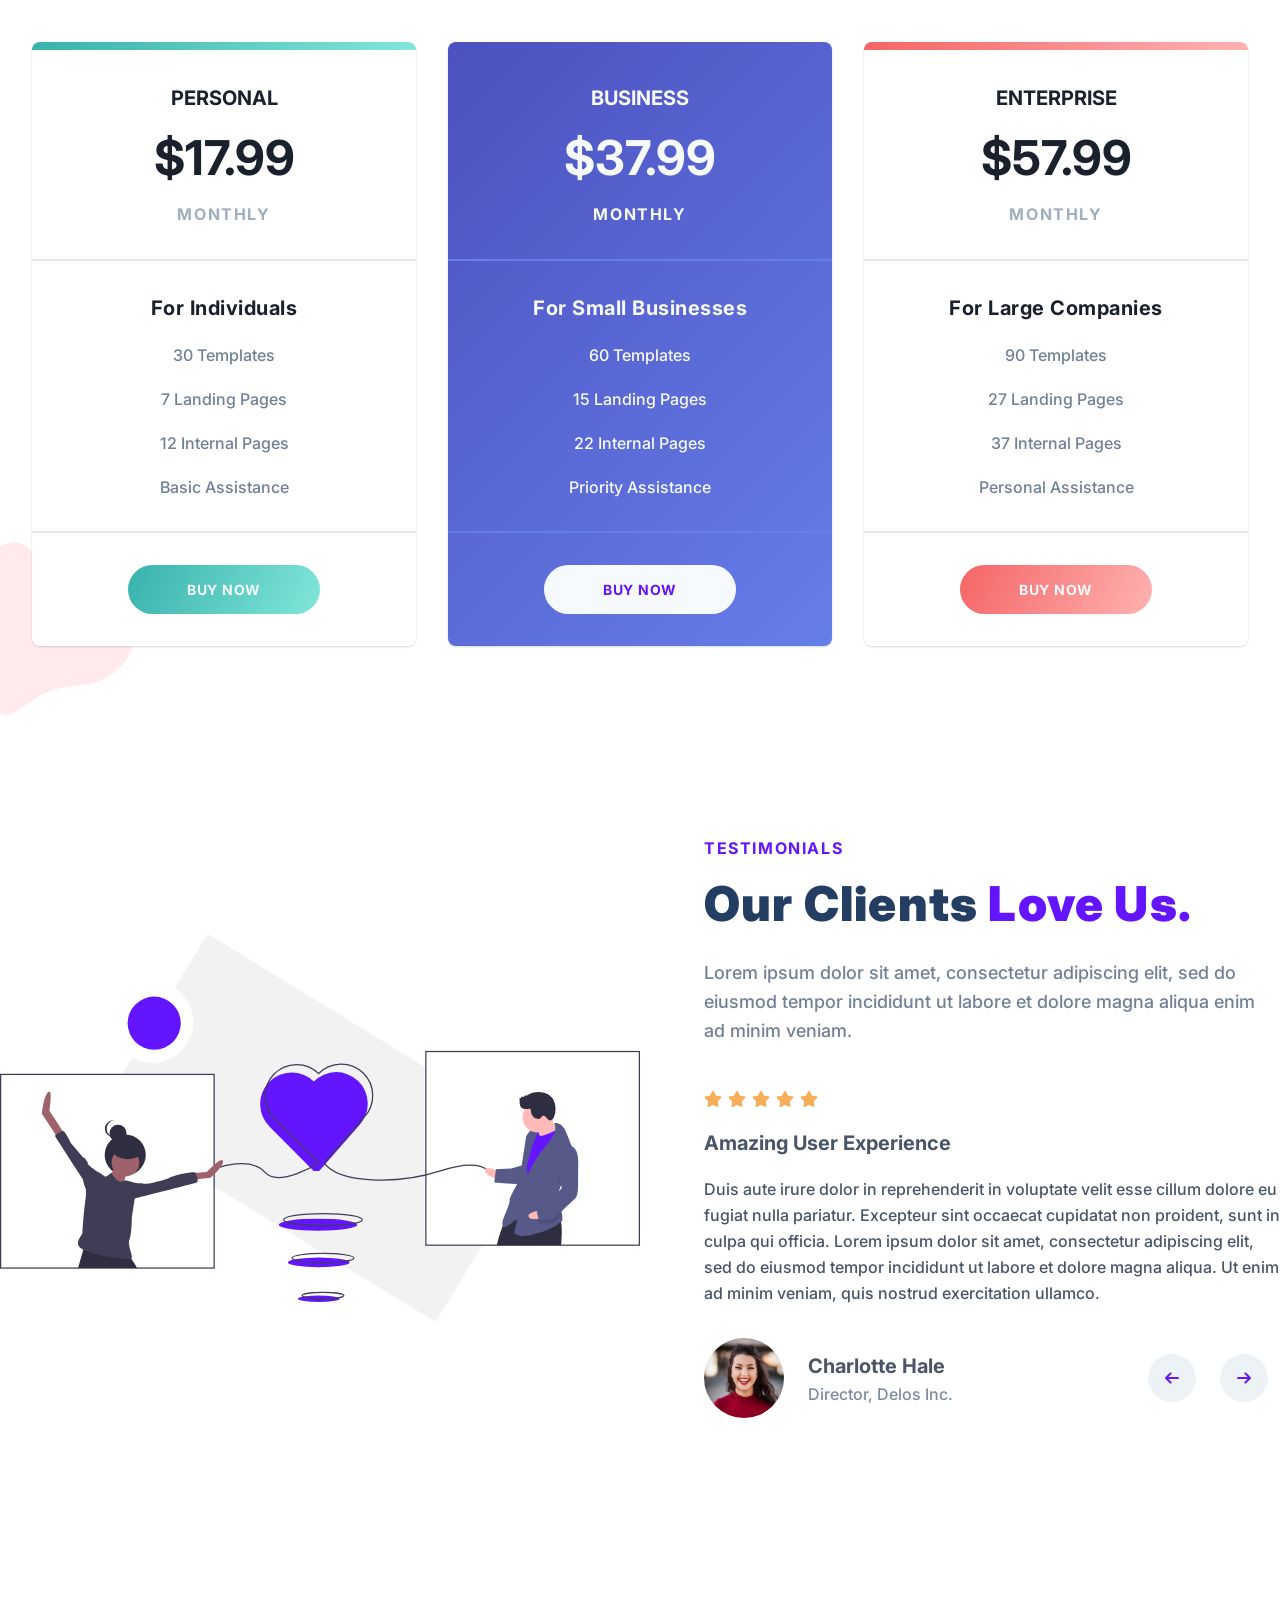
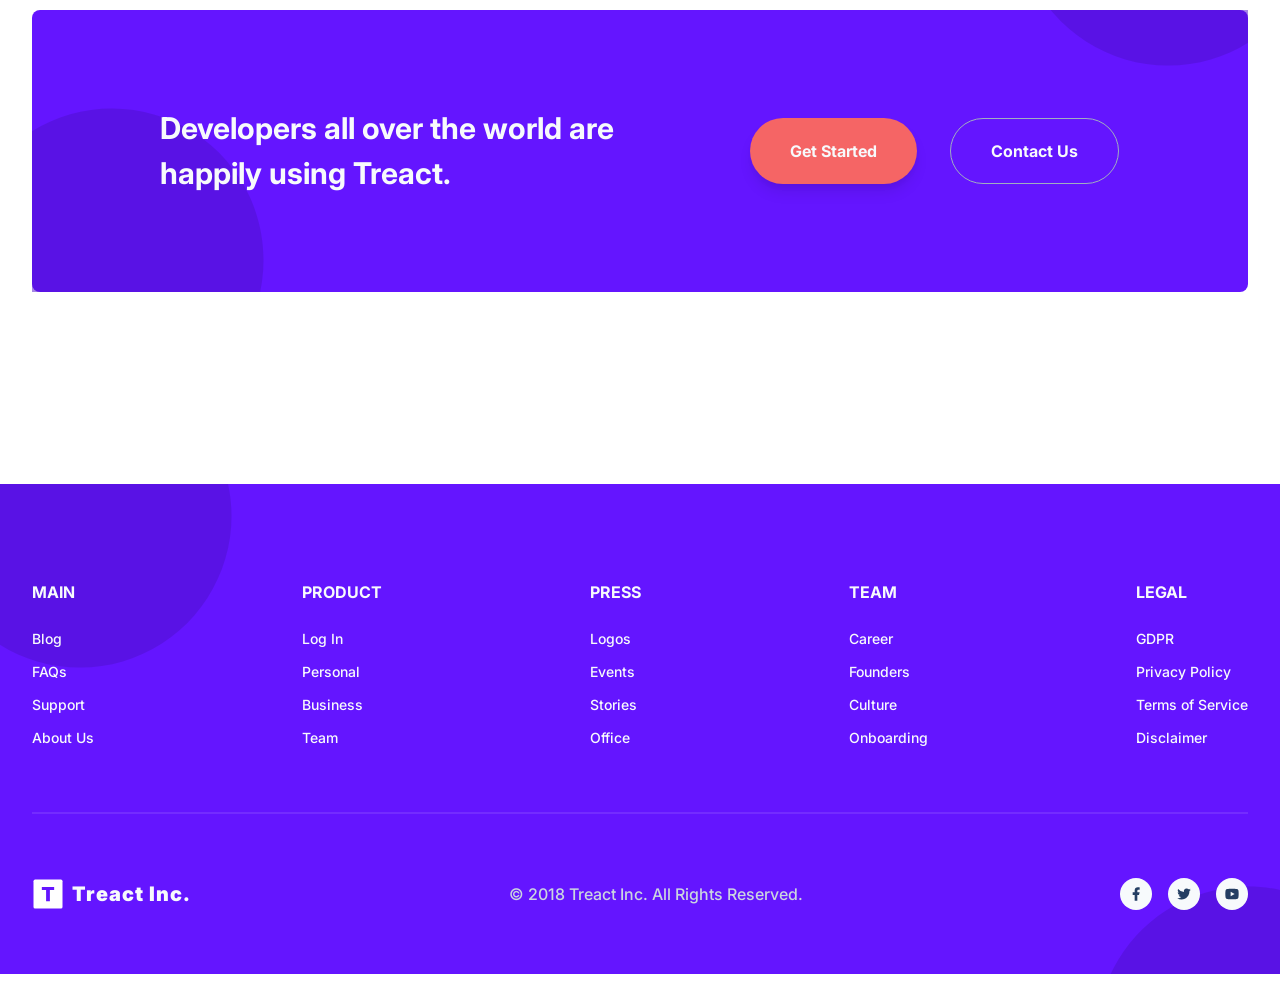
==== commit c095801b: "feat: simulate new feature" ====
--- a/index.html
+++ b/index.html
@@ -33,7 +33,7 @@
                     <a href="#" class="nav__link login">Login</a>
                     <a href="#" class="nav__link nav__link--primary">Sign Up</a>
                 </div>
-                <button class="btn__menu" onclick="openMenu()" aria-label="Open menu" aria-controls="mobile-menu" aria-expanded="false">
+                <button class="btn__menu" onclick="openMenu()">
                     <svg xmlns="http://www.w3.org/2000/svg" width="24" height="24" viewBox="0 0 24 24" fill="none"
                         stroke="currentColor" stroke-width="2" stroke-linecap="round" stroke-linejoin="round"
                         class="btn__menu--svg">
@@ -44,8 +44,8 @@
                 </button>
             </div>
         </nav>
-        <div class="modal" id="mobile-menu" aria-label="Mobile navigation" aria-hidden="true">
-            <button class="btn__menu btn__menu--close" onclick="closeMenu()" aria-label="Close menu">
+        <div class="modal">
+            <button class="btn__menu btn__menu--close" onclick="closeMenu()">
                 <svg xmlns="http://www.w3.org/2000/svg" width="24" height="24" viewBox="0 0 24 24" fill="none"
                     stroke="currentColor" stroke-width="2" stroke-linecap="round" stroke-linejoin="round"
                     class="light___StyledCloseIcon-lj69nl-14 fASujC">
@@ -70,7 +70,7 @@
                         Beautiful React Templates <span class="purple">for you.</span>
                         </h1>
                         <p class="header__description--para">
-                            Our templates are easy to setup, understand and customize. Fully modular components with a variety of pages  and components.
+                            Our templates are easy to setup, understand and customize. Fully modular components with a variety of pages and components.
                         </p>
                         <div class="header__email">
                          <input type="text" class="header__email--input" placeholder="Your E-mail Address">  
@@ -112,7 +112,7 @@
                             <div class="feature__text">
                                 <h2 class="feature__title">Secure</h2>
                                 <p class="feature__para">
-                                    Lorem ipsum donor amet siti ceali ut enim ad minim veniam, quis nostrud.
+                                    Lorem ipsum dolor sit amet, consectetur adipiscing elit.
                                 </p>
                             </div>
                         </div>
@@ -192,7 +192,7 @@
                     <div class="quality__description">
                         <h4 class="section__tag">QUALITY WORK</h4>
                         <h2 class="section__title">
-                            Designed &amp; Developed by <span class="purple">Professionals.</span>
+                            Designed &amp; Developed by <span class="purple">Profressionals.</span>
                         </h2>
                         <p class="section__para">
                             Lorem ipsum dolor sit amet consectetur adipisicing elit. Enim quam cupiditate commodi qui excepturi laborum adipisci officiis, corporis possimus. Reiciendis?
@@ -426,7 +426,7 @@
                 </p>
                 <div class="testimonial__bottom">
                   <div class="testimonial__profile">
-                    <img src="https://images.unsplash.com/photo-1494790108377-be9c29b29330?ixlib=rb-1.2.1&amp;ixid=eyJhcHBfaWQiOjEyMDd9&amp;auto=format&amp;fit=facearea&amp;facepad=3.25&amp;w=512&amp;h=512&amp;q=80" class="testimonial__img">
+                    <img src="./assets/photo-1494790108377-be9c29b29330.avif" alt="Charlotte Hale" class="testimonial__img">
                     <div class="testimonial__details">
                       <div class="testimonial__name">Charlotte Hale</div>
                       <div class="testimonial__role">Director, Delos Inc.</div>
--- a/style.css
+++ b/style.css
@@ -42,7 +42,6 @@
   width: 100%;
   max-width: 1280px;
   margin: 0 auto;
-  display: flex;
 }
 
 .row__narrow {
@@ -1410,7 +1409,11 @@
 
 */
 
-@media (max-width: 1024px) {
+@media (max-width: 1280px) {
+  .nav__row {
+    padding: 0 32px;
+  }
+
   .nav__links {
     display: none;
   }
@@ -1422,27 +1425,11 @@
     padding: 8px;
   }
 
+}
+
+@media (max-width: 1024px) {
   .feature {
     width: 50%;
-  }
-
-  .plans {
-    flex-wrap: wrap;
-    justify-content: center;
-  }
-
-  #pricing .plan {
-    flex: 1 1 320px;
-  }
-
-  footer {
-    padding: 80px 32px;
-  }
-}
-
-@media (max-width: 800px) {
-  .feature {
-    width: 100%;
   }
 
   .plans {
@@ -1452,8 +1439,12 @@
   }
 
   #pricing .plan {
-    flex: 0 1 384px;
+    flex: 0 1 auto;
     margin-top: 24px;
+  }
+
+  footer {
+    padding: 80px 32px;
   }
 
   #quality .row,
@@ -1504,6 +1495,27 @@
     margin: 0 auto;
   }
 
+  .testimonials__img,
+  .testimonials__description {
+    width: 100%;
+  }
+
+  .testimonials__img {
+    max-width: 560px;
+    margin: 0 auto;
+  }
+
+  .testimonials__description {
+    max-width: 720px;
+    padding: 0 16px;
+  }
+}
+
+@media (max-width: 768px) {
+  .feature {
+    width: 100%;
+  }
+
   .values__list {
     flex-direction: column;
   }
@@ -1511,21 +1523,6 @@
   .value {
     flex: initial;
     margin-right: 0;
-  }
-
-  .testimonials__img,
-  .testimonials__description {
-    width: 100%;
-  }
-
-  .testimonials__img {
-    max-width: 560px;
-    margin: 0 auto;
-  }
-
-  .testimonials__description {
-    max-width: 720px;
-    padding: 0 16px;
   }
 
   .start__row {
@@ -1542,11 +1539,25 @@
   .start__buttons {
     justify-content: center;
   }
+
+  .footer__bottom {
+    flex-direction: column;
+    gap: 24px;
+    text-align: center;
+  }
+
+  .footer__socials {
+    margin-left: 0;
+  }
 }
 
 @media (max-width: 640px) {
   .section__title {
     line-height: 1.25;
+  }
+
+  .quality__grid {
+    transform: none;
   }
   
   h1 {
@@ -1714,16 +1725,6 @@
     align-items: center;
   }
 
-  .footer__bottom {
-    flex-direction: column;
-    gap: 24px;
-    text-align: center;
-  }
-
-  .footer__socials {
-    margin-left: 0;
-  }
-
   .footer__copyright {
     font-size: 14px;
     text-align: center;
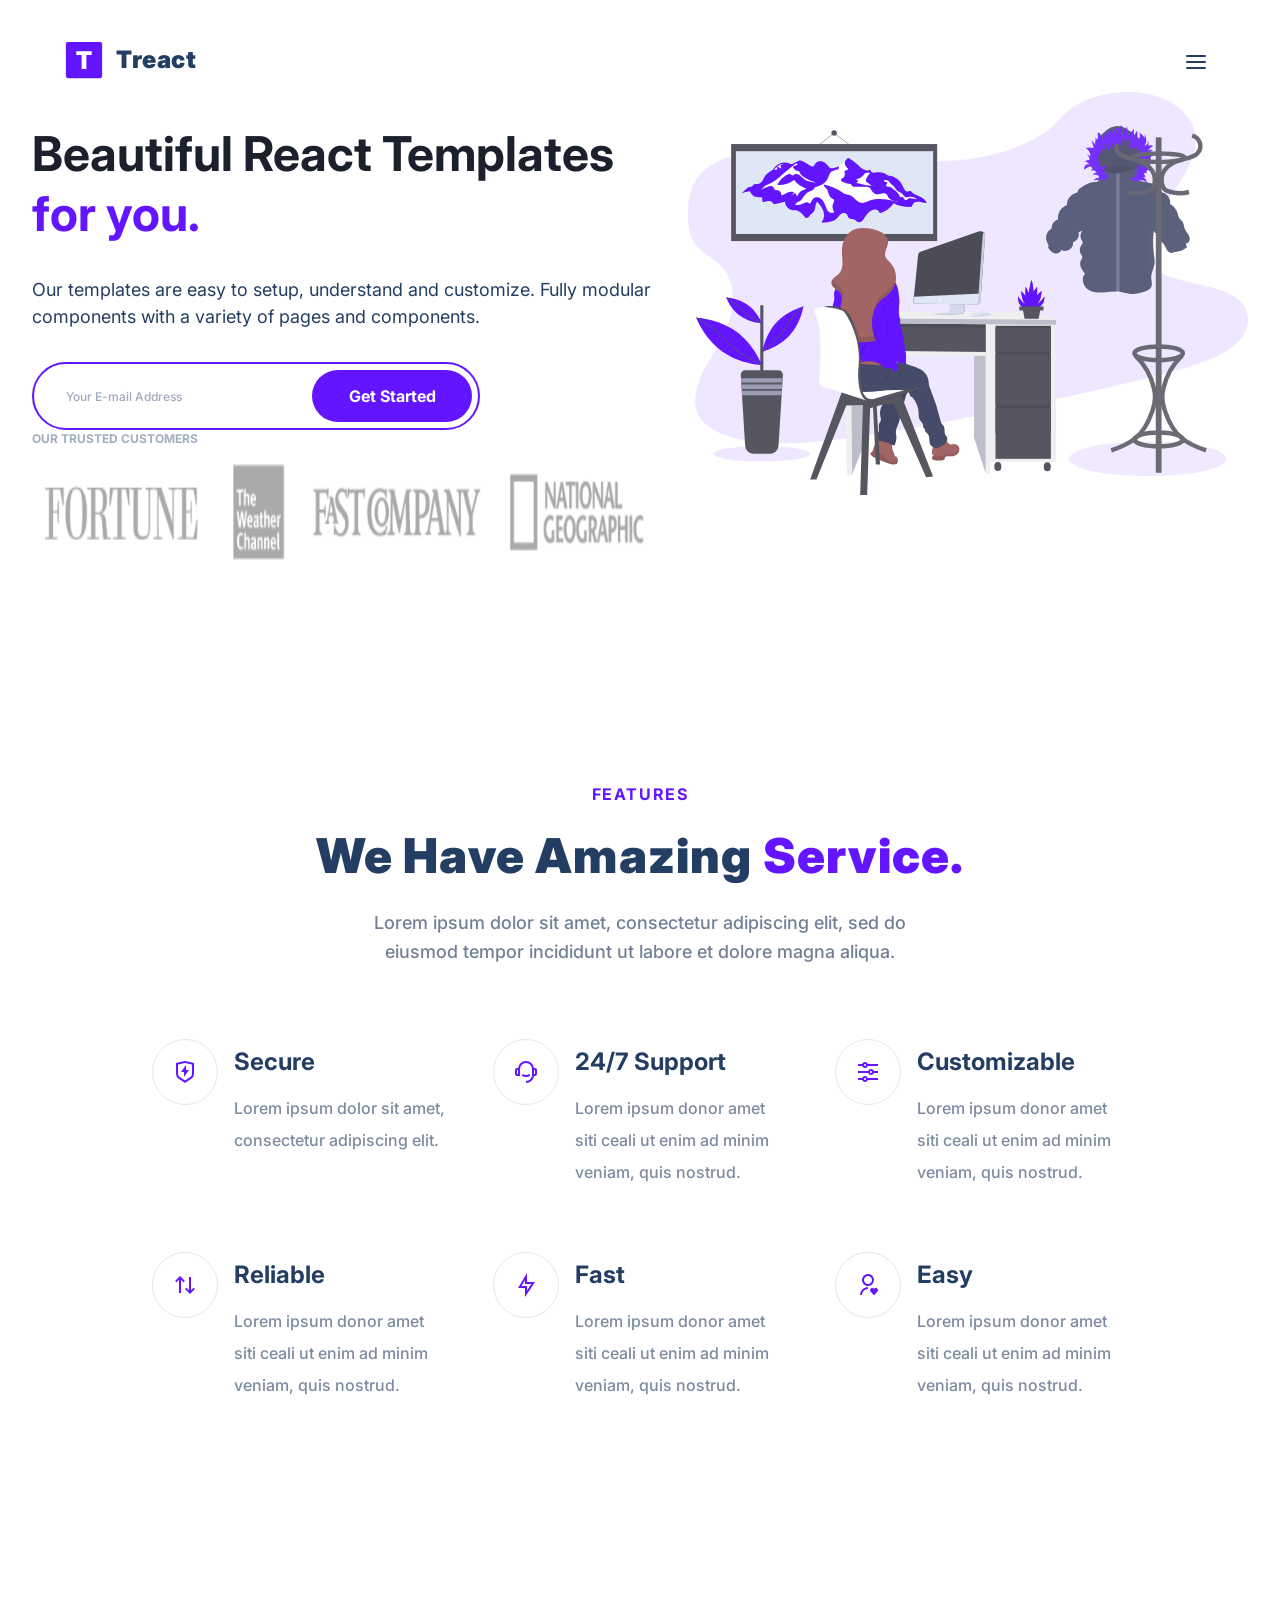
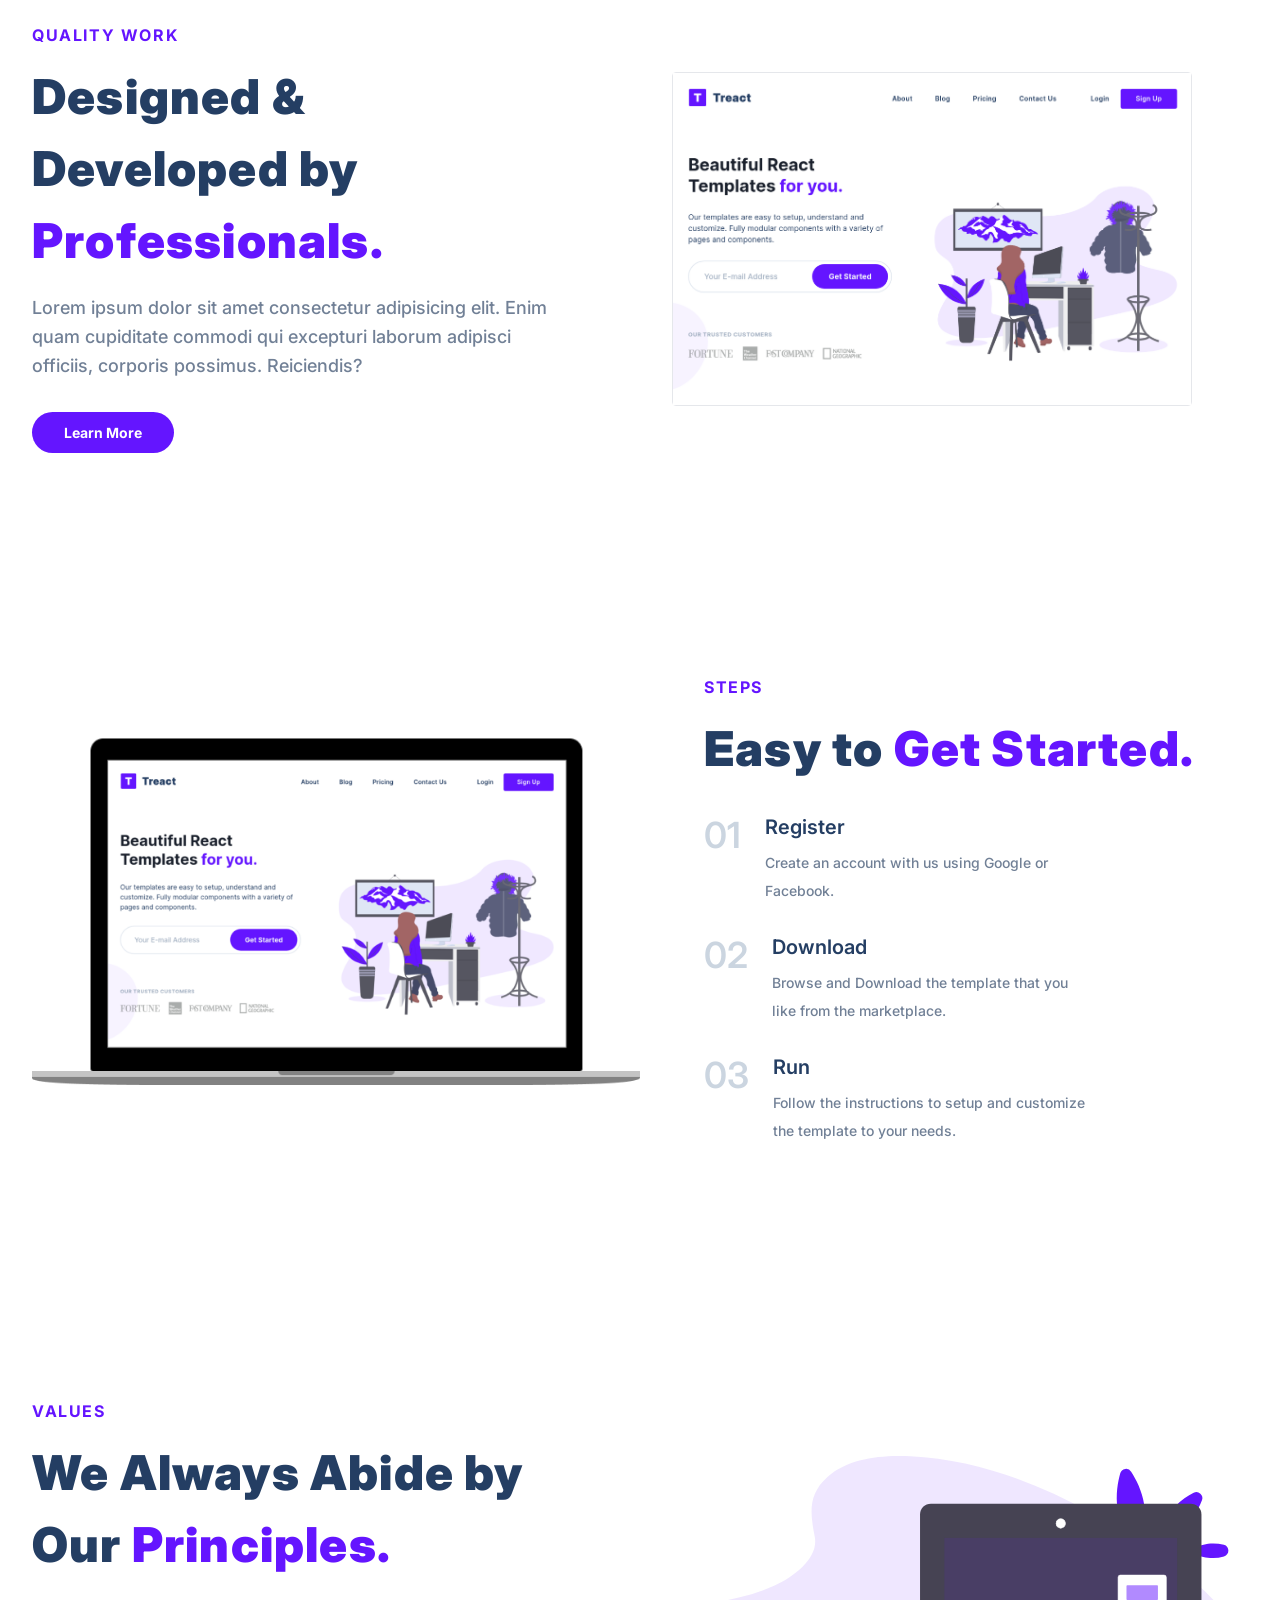
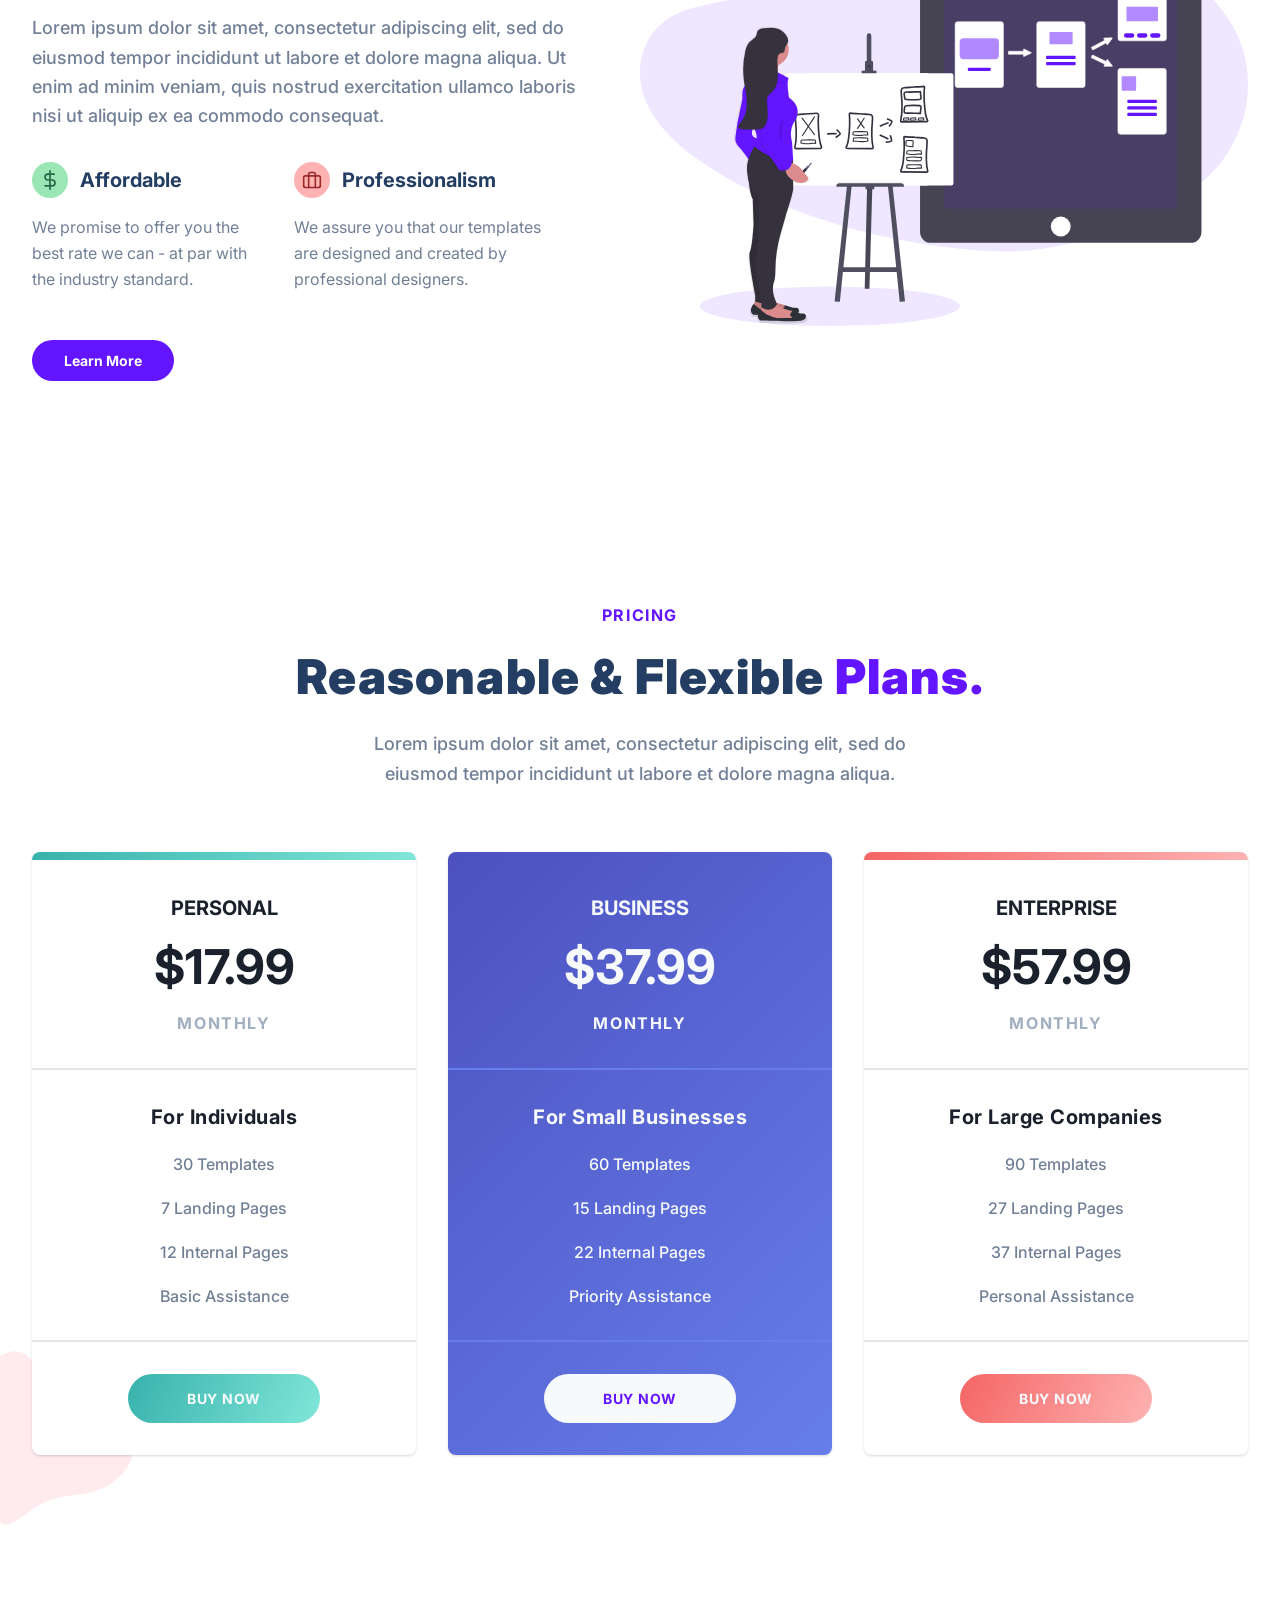
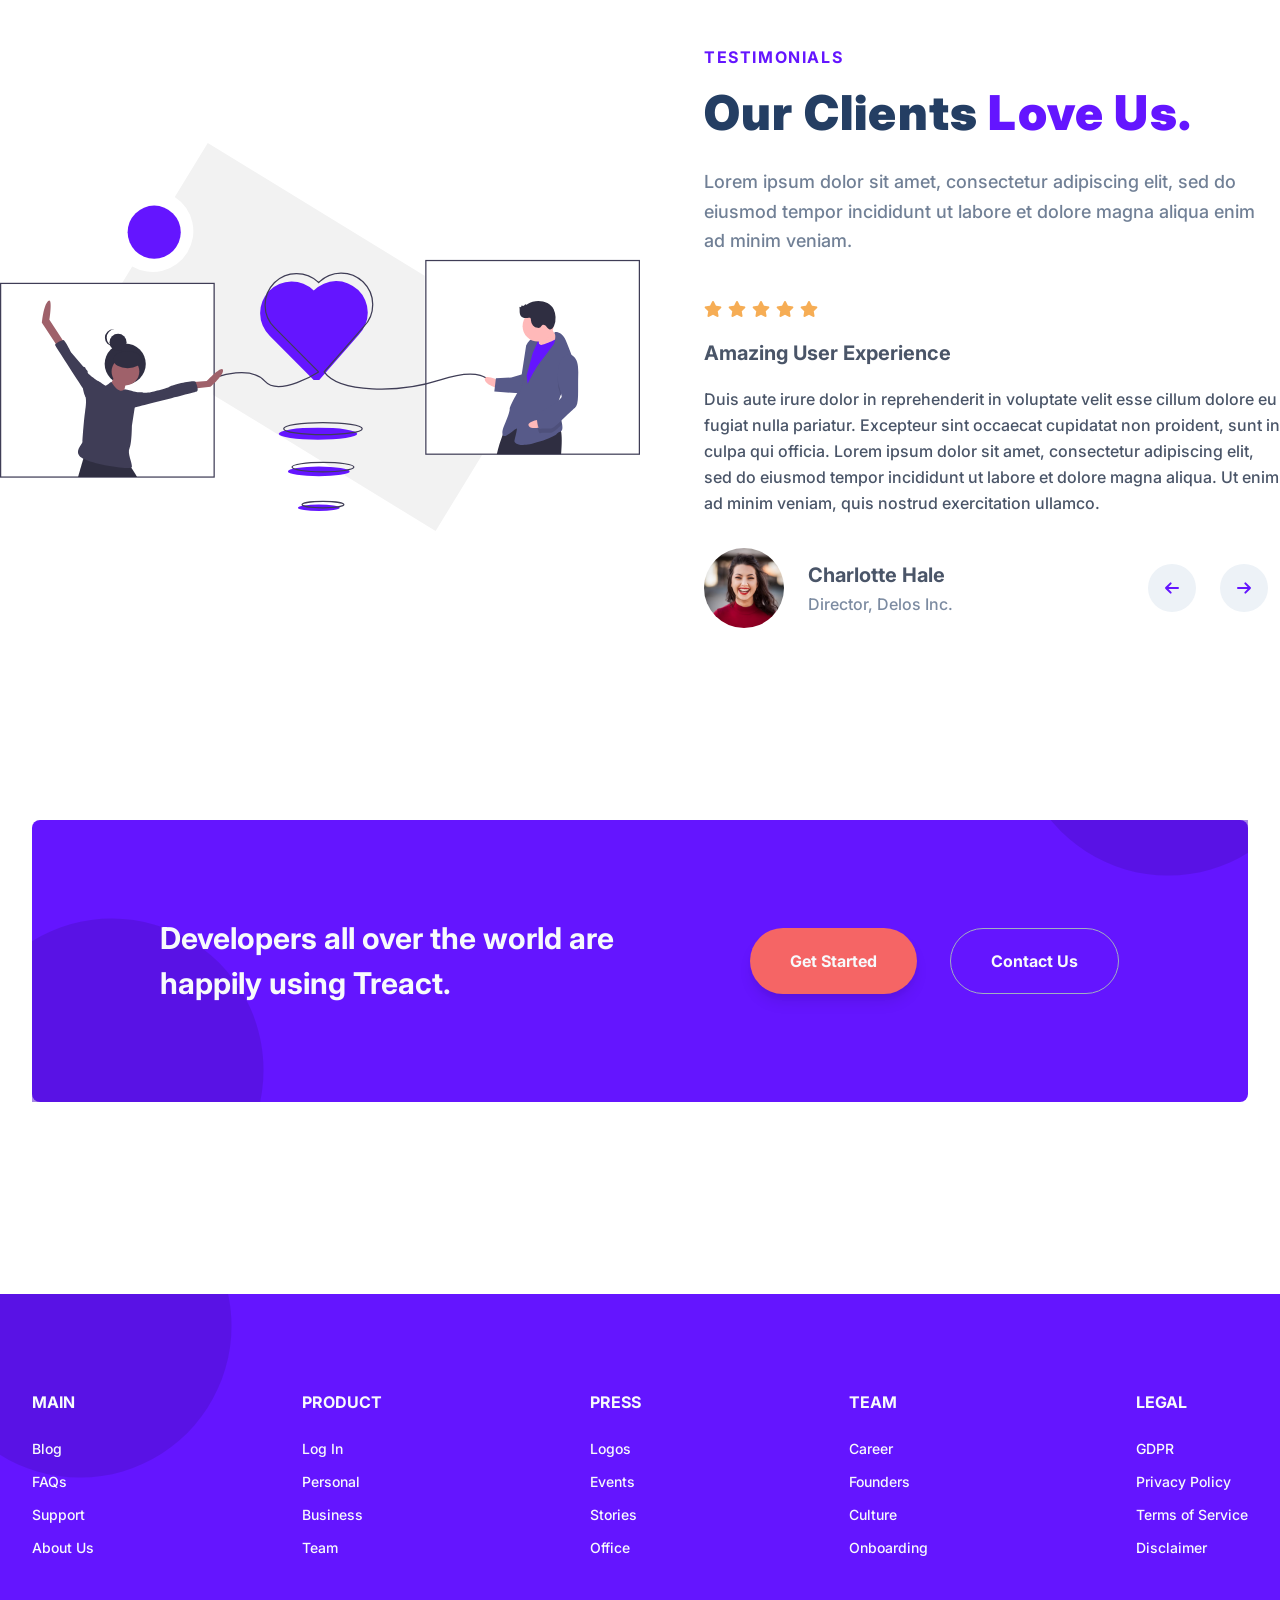
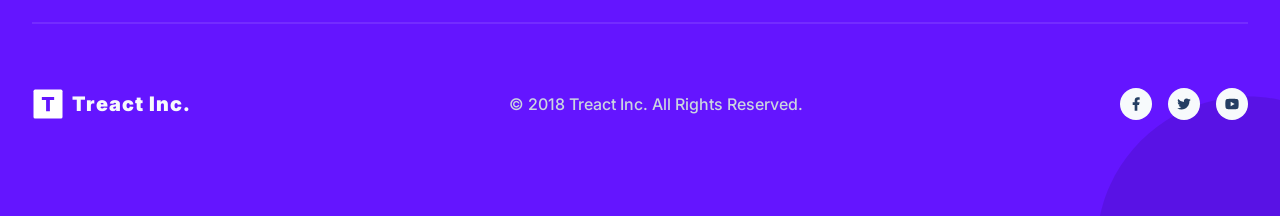
==== commit a751d204: "feat: simulate new feature" ====
--- a/index.html
+++ b/index.html
@@ -26,12 +26,12 @@
                 </div>
                 </div>
                 <div class="nav__links">
-                    <a href="#" class="nav__link">About</a>
-                    <a href="#" class="nav__link">Blog</a>
-                    <a href="#" class="nav__link">Pricing</a>
-                    <a href="#" class="nav__link">Contact Us</a>
-                    <a href="#" class="nav__link login">Login</a>
-                    <a href="#" class="nav__link nav__link--primary">Sign Up</a>
+                    <a href="#quality" class="nav__link">About</a>
+                    <a href="#testimonials" class="nav__link">Blog</a>
+                    <a href="#pricing" class="nav__link">Pricing</a>
+                    <a href="#start" class="nav__link">Contact Us</a>
+                    <a href="#start" class="nav__link login">Login</a>
+                    <a href="#start" class="nav__link nav__link--primary">Sign Up</a>
                 </div>
                 <button class="btn__menu" onclick="openMenu()">
                     <svg xmlns="http://www.w3.org/2000/svg" width="24" height="24" viewBox="0 0 24 24" fill="none"
@@ -54,12 +54,12 @@
                 </svg>
             </button>
             <div class="modal__links">
-                <a class="modal__link">About</a>
-                <a class="modal__link">Blog</a>
-                <a class="modal__link">Pricing</a>
-                <a class="modal__link">Contact Us</a>
-                <a class="modal__link">Login</a>
-                <a class="modal__link modal__link--primary">Sign Up</a>
+                <a href="#quality" class="modal__link" onclick="closeMenu()">About</a>
+                <a href="#testimonials" class="modal__link" onclick="closeMenu()">Blog</a>
+                <a href="#pricing" class="modal__link" onclick="closeMenu()">Pricing</a>
+                <a href="#start" class="modal__link" onclick="closeMenu()">Contact Us</a>
+                <a href="#start" class="modal__link" onclick="closeMenu()">Login</a>
+                <a href="#start" class="modal__link modal__link--primary" onclick="closeMenu()">Sign Up</a>
             </div>
         </div>
         <header>
@@ -192,7 +192,7 @@
                     <div class="quality__description">
                         <h4 class="section__tag">QUALITY WORK</h4>
                         <h2 class="section__title">
-                            Designed &amp; Developed by <span class="purple">Profressionals.</span>
+                            Designed &amp; Developed by <span class="purple">Professionals.</span>
                         </h2>
                         <p class="section__para">
                             Lorem ipsum dolor sit amet consectetur adipisicing elit. Enim quam cupiditate commodi qui excepturi laborum adipisci officiis, corporis possimus. Reiciendis?
--- a/style.css
+++ b/style.css
@@ -11,11 +11,6 @@
 html {
   scroll-behavior: smooth;
   overflow-x: clip;
-}
-
-body {
-  max-width: 100vw;
-  overflow-x: hidden;
 }
 
 img,
@@ -344,15 +339,16 @@
 
 header .row {
   display: flex;
-  flex-direction: column;
-  align-items: center;
-  text-align: center;
+  flex-direction: row;
+  align-items: center;
+  gap: 32px;
+  text-align: left;
 }
 
 .header__description {
-  width: 100%;
-  max-width: 1024px;
-  margin: 0 auto;
+  flex: 1 1 0;
+  min-width: 0;
+  max-width: 640px;
 }
 
 .header__description--para {
@@ -362,7 +358,7 @@
 .header__email {
   width: 100%;
   max-width: 448px;
-  margin: 0 auto;
+  margin: 0;
   height: 68px;
   position: relative;
   display: flex;
@@ -459,9 +455,12 @@
 }
 
 .header__img--wrapper {
-  width: min(100%, 1024px);
+  flex: 1 1 0;
+  min-width: 0;
+  width: 50%;
+  max-width: 560px;
   aspect-ratio: 1.12;
-  margin: 0 auto;
+  margin: 0;
 }
 
 .header__img {
@@ -1428,6 +1427,25 @@
 }
 
 @media (max-width: 1024px) {
+  header .row {
+    flex-direction: column;
+    text-align: center;
+  }
+
+  .header__description {
+    width: 100%;
+    max-width: 640px;
+  }
+
+  .header__email {
+    margin: 0 auto;
+  }
+
+  .header__img--wrapper {
+    width: 100%;
+    max-width: 640px;
+  }
+
   .feature {
     width: 50%;
   }
@@ -1467,6 +1485,10 @@
     margin: 0 auto;
   }
 
+  .quality__grid {
+    transform: none;
+  }
+
   .steps__img--wrapper,
   .steps__description {
     width: 100%;
@@ -1556,10 +1578,6 @@
     line-height: 1.25;
   }
 
-  .quality__grid {
-    transform: none;
-  }
-  
   h1 {
     font-size: 36px;
   }
